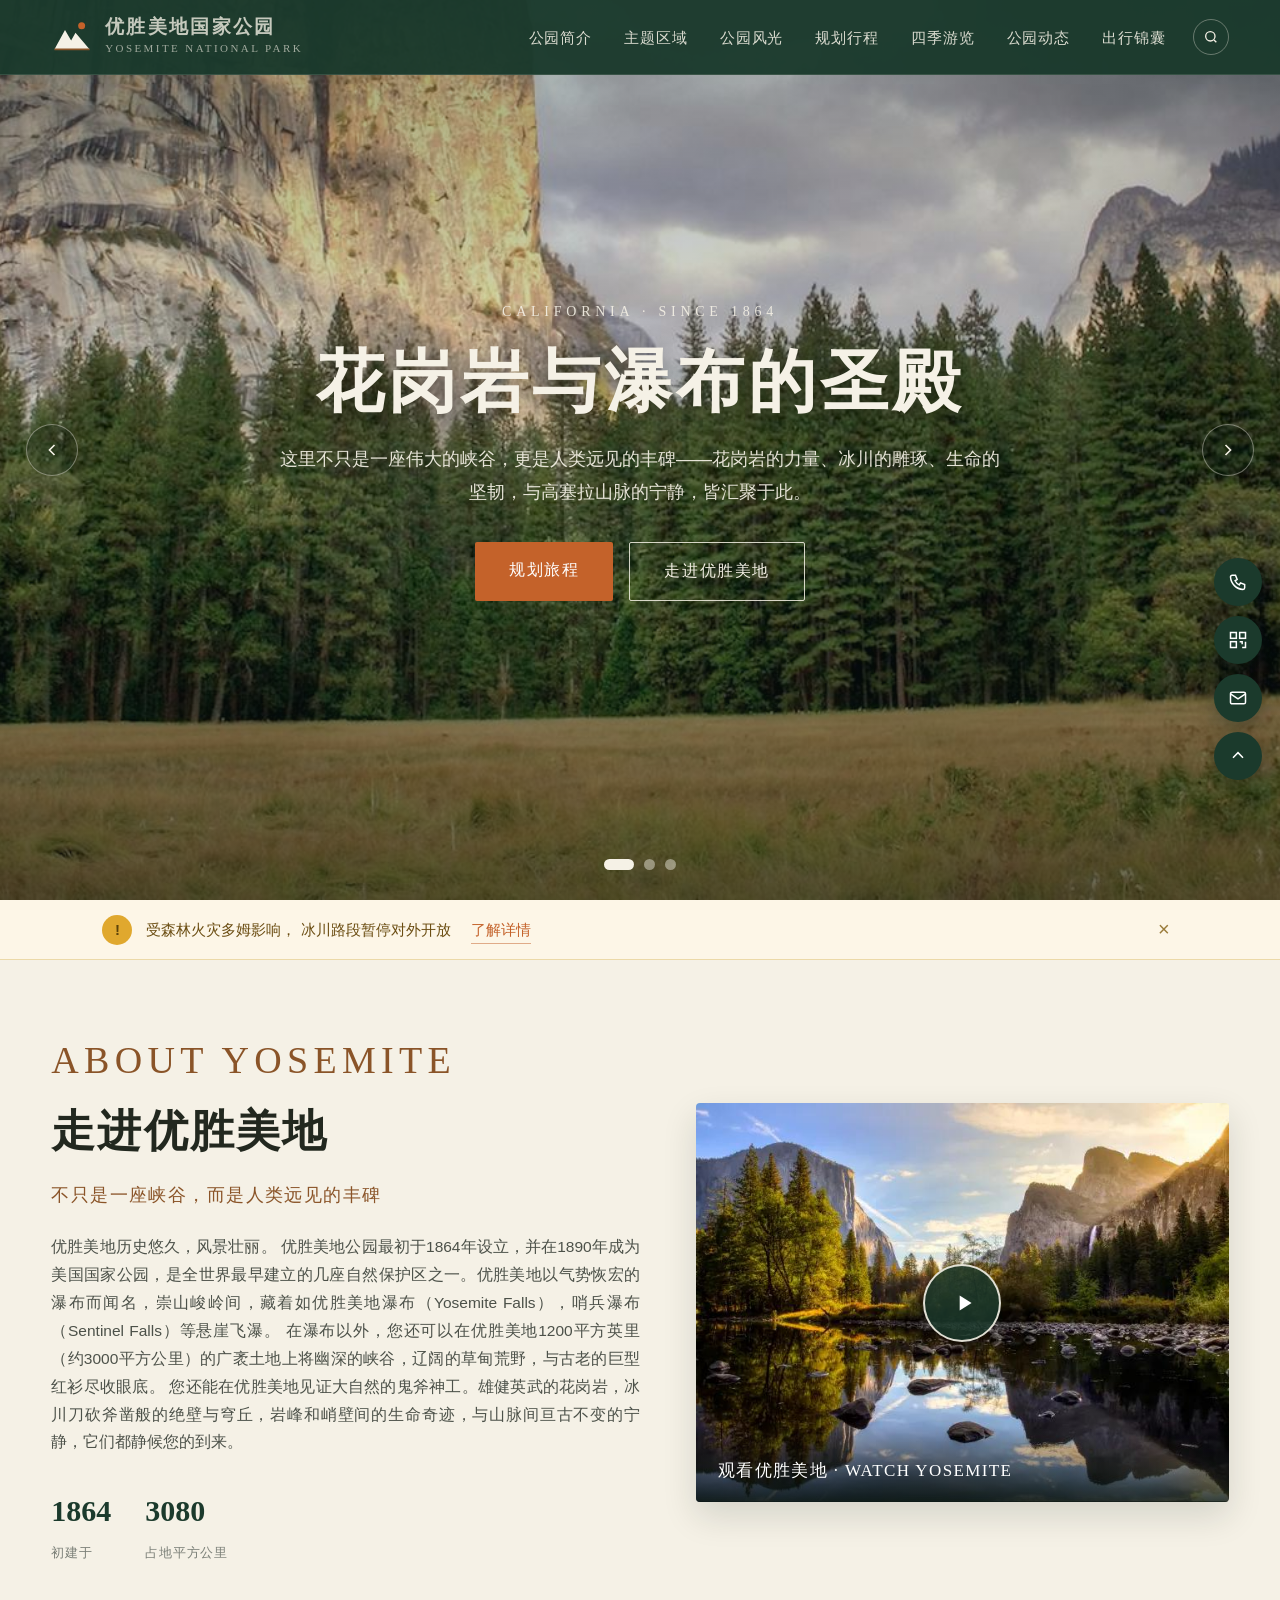
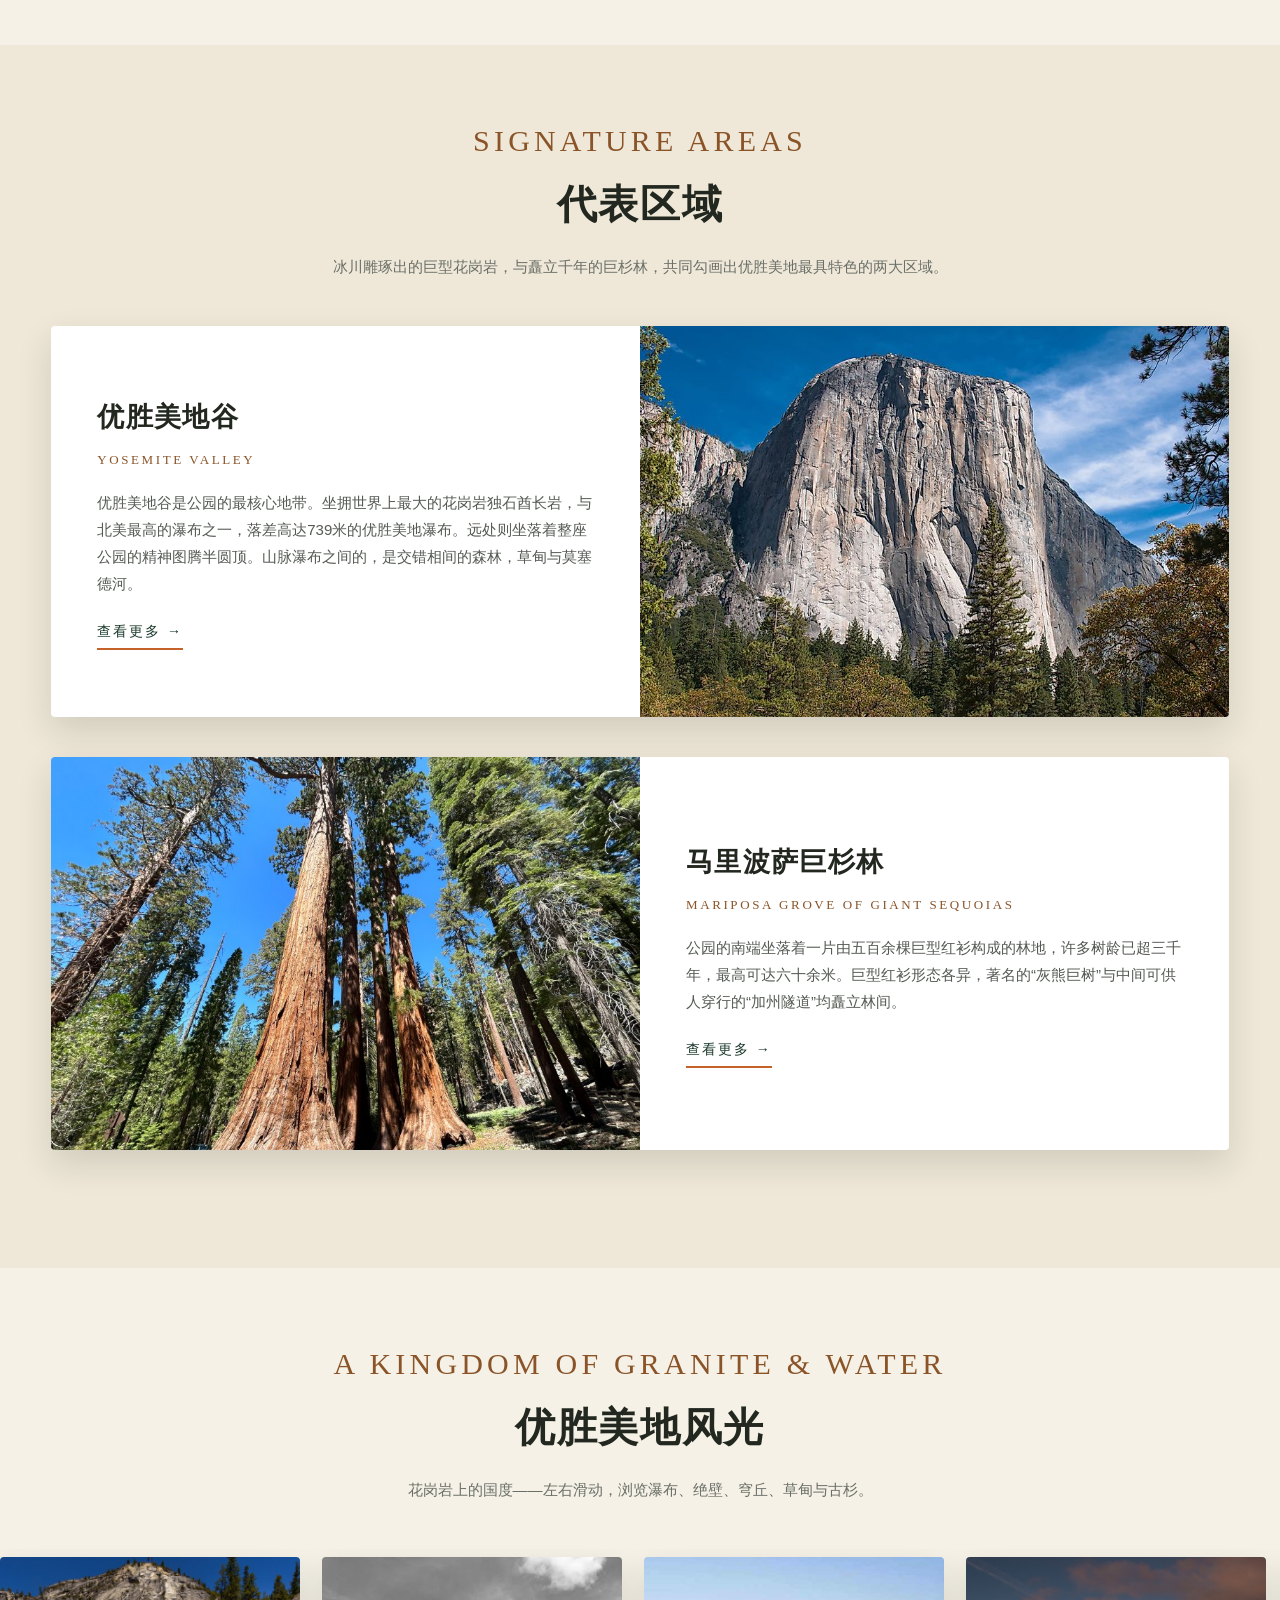
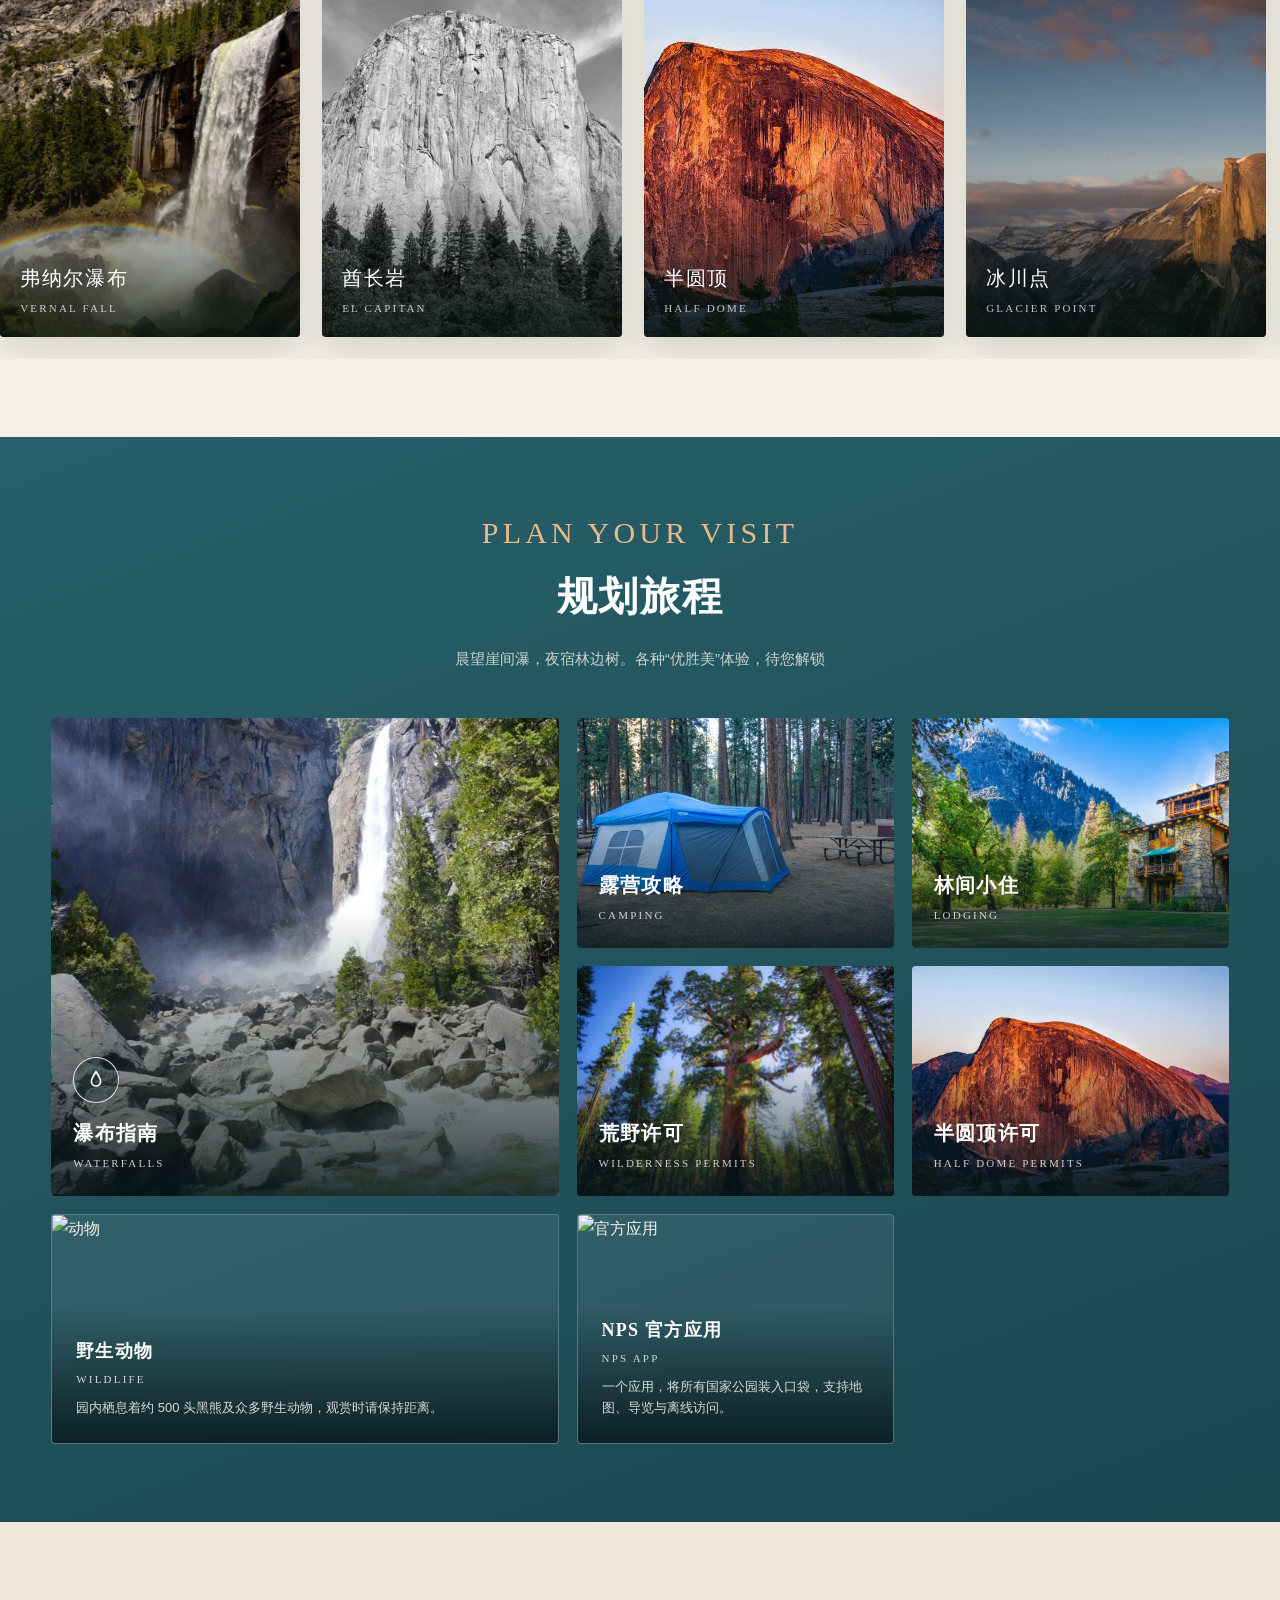
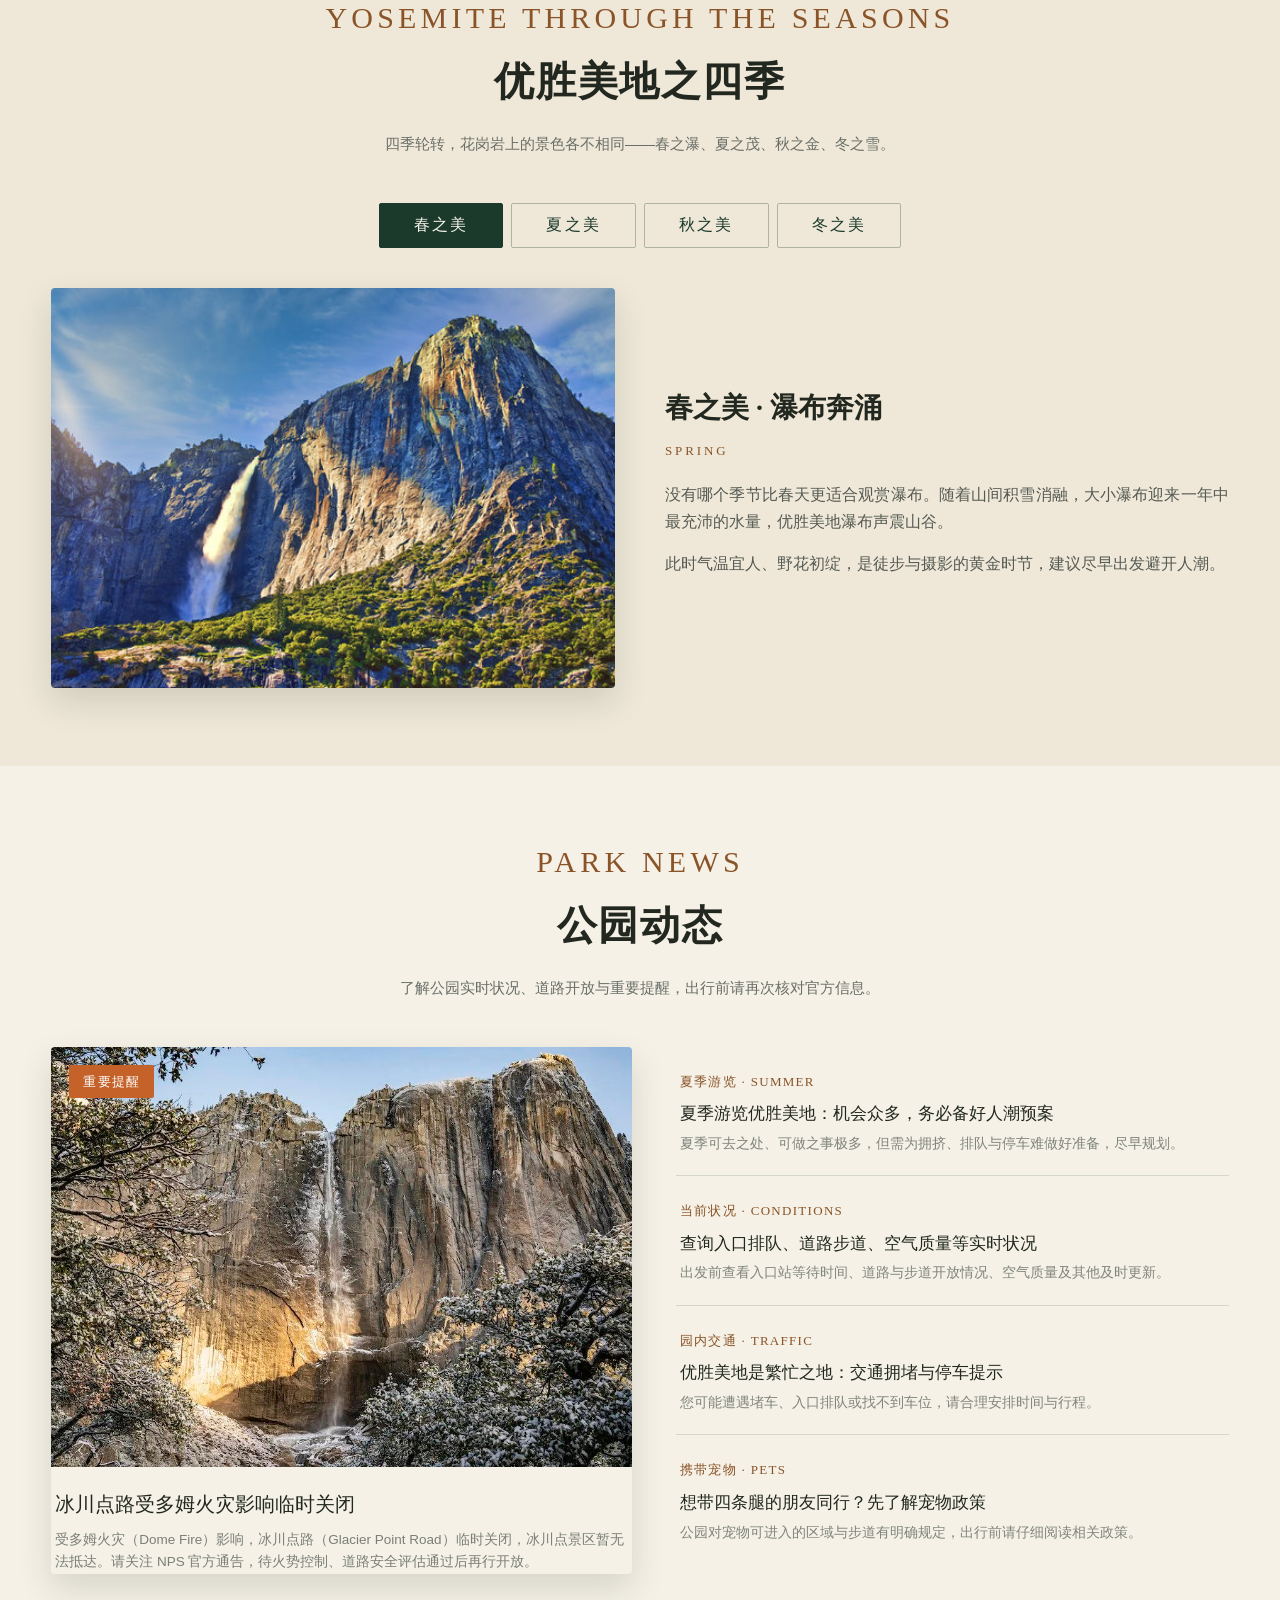
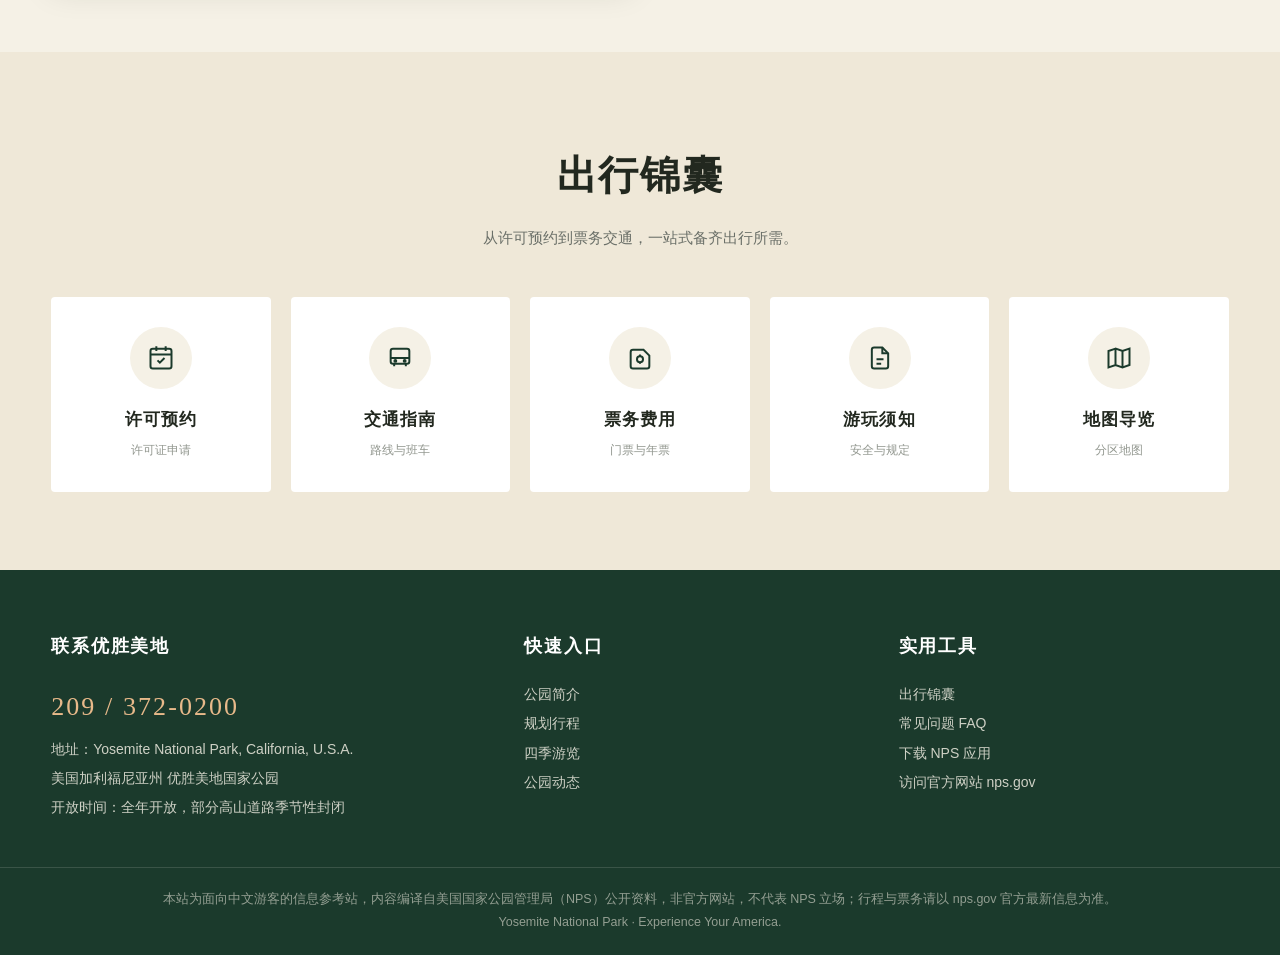
==== index.html @ 2f402f80 "Add images for wildlife and NPS app sections" ====
<!DOCTYPE html>
<html lang="zh-CN">
<head>
<meta charset="UTF-8">
<meta name="viewport" content="width=device-width, initial-scale=1.0">
<title>优胜美地国家公园 · Yosemite National Park（中文信息站）</title>
<meta name="description" content="优胜美地国家公园 Yosemite National Park 中文信息站：行程规划、景点地区、瀑布、露营、住宿、许可与公园动态。">
<link rel="icon" href="data:image/svg+xml,%3Csvg xmlns='http://www.w3.org/2000/svg' viewBox='0 0 32 32'%3E%3Crect width='32' height='32' rx='6' fill='%231B3A2C'/%3E%3Cpath d='M6 24 L13 11 L17 18 L20 13 L26 24 Z' fill='%23F5F1E6'/%3E%3Ccircle cx='23' cy='8' r='2.4' fill='%23C4622A'/%3E%3C/svg%3E">
<link rel="stylesheet" href="https://miaoda.feishu.cn/fonts/css2?family=Marcellus&family=Noto+Serif+SC:wght@500;600;700;900&family=Noto+Sans+SC:wght@300;400;500;700&display=swap">
<style>
/* ============ 设计变量 ============ */
:root{
  --pine:#1B3A2C;          /* 深松林绿：导航/页脚 */
  --pine-2:#24503C;
  --cream:#F5F1E6;         /* 米白：页面背景 */
  --cream-2:#EFE8D8;
  --sequoia:#8A5428;       /* 巨杉棕 */
  --granite:#3E423F;       /* 花岗岩深灰：正文 */
  --lake:#27606B;          /* 高山湖蓝绿：游玩主题背景 */
  --lake-deep:#1B474F;
  --ember:#C4622A;         /* 秋色强调（克制） */
  --ink:#22281F;
  --white:#FFFFFF;
  --line:rgba(27,58,44,.14);
  --shadow:0 14px 34px rgba(20,35,27,.14);
  --serif:"Noto Serif SC", "Songti SC", "STSong", serif;
  --sans:"Noto Sans SC", "PingFang SC", "Microsoft YaHei", sans-serif;
  --latin:"Marcellus", "Times New Roman", serif;
}
*{margin:0;padding:0;box-sizing:border-box}
html{scroll-behavior:smooth}
body{
  font-family:var(--sans);
  color:var(--granite);
  background:var(--cream);
  line-height:1.8;
  font-size:16px;
  -webkit-font-smoothing:antialiased;
}
img{display:block;max-width:100%}
a{color:inherit;text-decoration:none}
ul{list-style:none}
button{font-family:inherit;cursor:pointer;border:none;background:none}
.wrap{width:min(1200px,92%);margin:0 auto}

/* 英文眉题（石刻感） */
.eyebrow{
  font-family:var(--latin);
  font-size:clamp(20px,2.4vw,30px);
  letter-spacing:.14em;
  color:var(--sequoia);
  text-transform:uppercase;
  line-height:1.2;
}
.sec-head{text-align:center;margin-bottom:46px}
.sec-head h2{
  font-family:var(--serif);
  font-weight:700;
  font-size:clamp(26px,3.4vw,40px);
  color:var(--ink);
  margin:10px 0 12px;
  letter-spacing:.04em;
}
.sec-head p{color:#6a6f68;max-width:680px;margin:0 auto;font-size:15px}
section{padding:78px 0}

/* ============ 顶部导航 ============ */
.topbar{
  position:fixed;top:0;left:0;right:0;z-index:100;
  background:rgba(27,58,44,.96);
  border-bottom:1px solid rgba(245,241,230,.12);
  transition:background .3s;
}
.topbar .wrap{display:flex;align-items:center;justify-content:space-between;height:74px}
.brand{display:flex;align-items:center;gap:12px;color:var(--cream)}
.brand svg{width:42px;height:42px;flex:none}
.brand b{display:block;font-family:var(--serif);font-size:19px;font-weight:700;letter-spacing:.12em;line-height:1.25}
.brand span{display:block;font-family:var(--latin);font-size:11px;letter-spacing:.22em;opacity:.78}
.nav{display:flex;align-items:center;gap:6px}
.nav a{
  color:rgba(245,241,230,.88);
  font-size:15px;
  padding:10px 13px;
  position:relative;
  letter-spacing:.06em;
  transition:color .2s;
}
.nav a::after{
  content:"";position:absolute;left:13px;right:13px;bottom:4px;height:2px;
  background:var(--ember);transform:scaleX(0);transform-origin:left;transition:transform .25s;
}
.nav a:hover{color:#fff}
.nav a:hover::after{transform:scaleX(1)}
.nav-search{
  width:36px;height:36px;border:1px solid rgba(245,241,230,.35);border-radius:50%;
  display:grid;place-items:center;color:var(--cream);margin-left:8px;
}
.nav-search:hover{background:rgba(245,241,230,.12)}
.burger{display:none;width:44px;height:44px;flex-direction:column;justify-content:center;gap:6px;align-items:center}
.burger i{width:24px;height:2px;background:var(--cream);display:block;transition:.3s}
/* 移动端抽屉菜单 */
.drawer{
  position:fixed;inset:0;z-index:110;background:rgba(27,58,44,.985);
  display:flex;flex-direction:column;align-items:center;justify-content:center;gap:4px;
  opacity:0;visibility:hidden;pointer-events:none;transition:opacity .3s,visibility .3s;
}
.drawer.open{opacity:1;visibility:visible;pointer-events:auto}
.drawer a{color:var(--cream);font-family:var(--serif);font-size:23px;padding:11px 20px;letter-spacing:.14em}
.drawer a:hover{color:var(--ember)}
.drawer-close{position:absolute;top:20px;right:22px;color:var(--cream);font-size:34px;line-height:1;width:48px;height:48px}

/* ============ Banner 轮播 ============ */
.hero{position:relative;height:100vh;min-height:600px;overflow:hidden;background:#0d1f17}
.slides{position:absolute;inset:0}
.slide{position:absolute;inset:0;opacity:0;transition:opacity 1.1s ease}
.slide.active{opacity:1}
.slide img{width:100%;height:100%;object-fit:cover;object-position:center 35%}
.slide::after{
  content:"";position:absolute;inset:0;
  background:linear-gradient(180deg,rgba(10,25,18,.38) 0%,rgba(10,25,18,.12) 45%,rgba(10,25,18,.62) 100%);
}
.hero-inner{
  position:relative;z-index:3;height:100%;display:flex;flex-direction:column;
  align-items:center;justify-content:center;text-align:center;color:var(--cream);padding:0 20px;
}
.hero-kicker{font-family:var(--latin);letter-spacing:.34em;font-size:14px;opacity:.9;text-transform:uppercase}
.hero-inner h1{
  font-family:var(--serif);font-weight:900;
  font-size:clamp(34px,6vw,68px);line-height:1.25;margin:16px 0 18px;
  text-shadow:0 4px 26px rgba(0,0,0,.45);letter-spacing:.06em;
}
.hero-inner p{max-width:720px;font-size:clamp(15px,1.5vw,18px);font-weight:300;color:rgba(245,241,230,.92)}
.hero-btns{display:flex;gap:16px;margin-top:34px;flex-wrap:wrap;justify-content:center}
.btn{
  display:inline-block;padding:14px 34px;font-size:16px;letter-spacing:.1em;border-radius:2px;
  transition:transform .2s,background .2s,border-color .2s;
}
.btn-primary{background:var(--ember);color:#fff}
.btn-primary:hover{background:#a8501f;transform:translateY(-2px)}
.btn-ghost{border:1.5px solid rgba(245,241,230,.85);color:var(--cream)}
.btn-ghost:hover{background:rgba(245,241,230,.16);transform:translateY(-2px)}
.hero-arrow{
  position:absolute;z-index:4;top:50%;transform:translateY(-50%);
  width:52px;height:52px;border:1px solid rgba(245,241,230,.4);border-radius:50%;
  color:var(--cream);display:grid;place-items:center;background:rgba(12,28,20,.25);
}
.hero-arrow:hover{background:rgba(12,28,20,.55)}
.hero-arrow.prev{left:26px}.hero-arrow.next{right:26px}
.dots{position:absolute;z-index:4;bottom:30px;left:0;right:0;display:flex;justify-content:center;gap:10px}
.dots button{width:11px;height:11px;border-radius:50%;background:rgba(245,241,230,.45);transition:.25s}
.dots button.active{background:var(--cream);width:30px;border-radius:6px}

/* 警示条 */
.alert-bar{
  background:#FDF6E7;border-bottom:1px solid #ecd9a8;
}
.alert-bar .wrap{display:flex;align-items:center;gap:14px;padding:14px 4%;font-size:15px;color:#6b4d12}
.alert-bar .tri{flex:none;width:30px;height:30px;background:#E0A82E;color:#5c430a;border-radius:50%;display:grid;place-items:center;font-weight:700}
.alert-bar a{color:var(--ember);font-weight:500;margin-left:6px;border-bottom:1px solid rgba(196,98,42,.5)}
.alert-bar a:hover{color:#a8501f}
.alert-bar .x{margin-left:auto;color:#9a7b3a;font-size:20px;padding:4px 8px}

/* ============ 关于板块 ============ */
.about{background:var(--cream)}
.about-grid{display:grid;grid-template-columns:1.05fr .95fr;gap:56px;align-items:center}
.about-text .eyebrow{font-size:clamp(26px,3vw,38px)}
.about-text h2{
  font-family:var(--serif);font-weight:700;font-size:clamp(28px,3.6vw,44px);
  color:var(--ink);margin:8px 0 8px;letter-spacing:.05em;
}
.about-text .sub{
  font-family:var(--serif);color:var(--sequoia);font-size:18px;margin-bottom:22px;letter-spacing:.08em;
}
.about-text p{margin-bottom:16px;color:#4c5149;font-size:15.5px;text-align:justify}
.about-stats{display:flex;gap:34px;margin-top:28px;flex-wrap:wrap}
.about-stats div b{display:block;font-family:var(--latin);font-size:30px;color:var(--pine)}
.about-stats div span{font-size:13px;color:#7a7f77;letter-spacing:.06em}
.video-box{position:relative;border-radius:4px;overflow:hidden;box-shadow:var(--shadow)}
.video-box img{width:100%;aspect-ratio:4/3;object-fit:cover}
.video-play{
  position:absolute;inset:0;margin:auto;width:78px;height:78px;border-radius:50%;
  background:rgba(27,58,44,.82);display:grid;place-items:center;
  border:2px solid rgba(245,241,230,.9);transition:transform .25s,background .25s;
}
.video-box:hover .video-play{transform:scale(1.1);background:var(--ember)}
.video-play svg{margin-left:4px}
.video-cap{position:absolute;left:0;right:0;bottom:0;padding:30px 22px 16px;color:#fff;font-family:var(--serif);font-size:17px;
  background:linear-gradient(transparent,rgba(8,20,14,.82));letter-spacing:.08em}

/* ============ 主题区域 ============ */
.areas{background:var(--cream-2)}
.area-card{
  display:grid;grid-template-columns:1fr 1fr;gap:0;background:#fff;border-radius:4px;overflow:hidden;
  box-shadow:var(--shadow);margin-bottom:40px;
}
.area-card:nth-child(even) .area-img{order:2}
.area-img img{width:100%;height:100%;object-fit:cover;min-height:320px}
.area-body{padding:44px 46px;display:flex;flex-direction:column;justify-content:center}
.area-body h3{font-family:var(--serif);font-size:27px;color:var(--ink);font-weight:700;letter-spacing:.05em;margin-bottom:6px}
.area-body .en{font-family:var(--latin);font-size:13px;letter-spacing:.2em;color:var(--sequoia);margin-bottom:18px;text-transform:uppercase}
.area-body p{font-size:15px;color:#555a53;margin-bottom:22px}
.view-more{
  align-self:flex-start;color:var(--pine);font-size:14px;letter-spacing:.14em;font-weight:500;
  border-bottom:2px solid var(--ember);padding-bottom:4px;transition:color .2s;
}
.view-more:hover{color:var(--ember)}

/* ============ 风光横向滑动 ============ */
.scenery{background:var(--cream)}
.scenery-rail{
  display:flex;gap:22px;overflow-x:auto;padding:8px 4% 22px;
  scroll-snap-type:x mandatory;-webkit-overflow-scrolling:touch;
}
.scenery-rail::-webkit-scrollbar{height:6px}
.scenery-rail::-webkit-scrollbar-thumb{background:rgba(27,58,44,.25);border-radius:3px}
.scene-card{
  flex:0 0 300px;scroll-snap-align:start;position:relative;border-radius:4px;overflow:hidden;
  box-shadow:var(--shadow);
}
.scene-card img{width:300px;height:380px;object-fit:cover;transition:transform .5s}
.scene-card:hover img{transform:scale(1.07)}
.scene-card::after{content:"";position:absolute;inset:0;background:linear-gradient(transparent 55%,rgba(8,20,14,.78))}
.scene-card span{
  position:absolute;z-index:2;left:20px;right:20px;bottom:18px;color:#fff;
  font-family:var(--serif);font-size:20px;letter-spacing:.08em;
}
.scene-card span small{display:block;font-family:var(--latin);font-size:11px;letter-spacing:.2em;opacity:.75;margin-top:3px}

/* ============ 规划行程（游玩主题） ============ */
.plan{
  background:linear-gradient(160deg,var(--lake) 0%,var(--lake-deep) 100%);
  color:var(--cream);
}
.plan .sec-head h2{color:#fff}
.plan .eyebrow{color:#E8B98A}
.plan .sec-head p{color:rgba(245,241,230,.8)}
.plan-grid{display:grid;grid-template-columns:1.6fr 1fr 1fr;grid-auto-rows:230px;gap:18px}
.plan-card{
  position:relative;border-radius:4px;overflow:hidden;cursor:pointer;
  display:flex;align-items:flex-end;
}
.plan-card.big{grid-row:span 2}
.plan-card img{position:absolute;inset:0;width:100%;height:100%;object-fit:cover;transition:transform .5s}
.plan-card:hover img{transform:scale(1.06)}
.plan-card::after{content:"";position:absolute;inset:0;background:linear-gradient(transparent 40%,rgba(6,22,26,.85))}
.plan-card .pc{position:relative;z-index:2;padding:22px;color:#fff}
.plan-card .pc .ic{
  width:46px;height:46px;border:1.5px solid rgba(255,255,255,.85);border-radius:50%;
  display:grid;place-items:center;margin-bottom:12px;background:rgba(10,40,46,.35);
}
.plan-card .pc h4{font-family:var(--serif);font-size:20px;letter-spacing:.07em}
.plan-card .pc small{display:block;font-family:var(--latin);font-size:11px;letter-spacing:.2em;opacity:.78;margin-top:3px}
.plan-card.text-only{background:rgba(255,255,255,.08);border:1px solid rgba(255,255,255,.18)}
.plan-card.text-only .pc{padding:24px}
.plan-card.text-only .pc h4{font-size:18px}
.plan-card.text-only .pc p{font-size:13px;opacity:.82;margin-top:8px;line-height:1.6}

/* ============ 四季 Tab ============ */
.seasons{background:var(--cream-2)}
.season-tabs{display:flex;justify-content:center;gap:8px;margin-bottom:40px;flex-wrap:wrap}
.season-tabs button{
  padding:11px 34px;font-size:16px;letter-spacing:.14em;color:var(--pine);
  border:1.5px solid rgba(27,58,44,.3);border-radius:2px;background:transparent;transition:.25s;
}
.season-tabs button.active,.season-tabs button:hover{background:var(--pine);color:var(--cream);border-color:var(--pine)}
.season-panel{display:none;grid-template-columns:1fr 1fr;gap:50px;align-items:center}
.season-panel.active{display:grid}
.season-panel img{width:100%;height:400px;object-fit:cover;border-radius:4px;box-shadow:var(--shadow)}
.season-panel h3{font-family:var(--serif);font-size:28px;color:var(--ink);margin-bottom:6px}
.season-panel .en{font-family:var(--latin);letter-spacing:.22em;color:var(--sequoia);font-size:13px;margin-bottom:18px}
.season-panel p{color:#555a53;font-size:15.5px;margin-bottom:14px;text-align:justify}

/* ============ 公园动态 ============ */
.news{background:var(--cream)}
.news-grid{display:grid;grid-template-columns:1.05fr 1fr;gap:44px;align-items:start}
.news-feature{position:relative;border-radius:4px;overflow:hidden;box-shadow:var(--shadow)}
.news-feature img{width:100%;height:420px;object-fit:cover}
.news-feature .tag{
  position:absolute;top:18px;left:18px;background:var(--ember);color:#fff;font-size:13px;
  padding:5px 14px;letter-spacing:.1em;border-radius:2px;
}
.news-feature figcaption{padding:22px 4px 0;font-family:var(--serif);font-size:20px;color:var(--ink);line-height:1.5}
.news-feature figcaption small{display:block;font-family:var(--sans);font-size:13.5px;color:#7a7f77;margin-top:10px;font-weight:400;line-height:1.7}
.news-list li{padding:20px 4px;border-bottom:1px solid var(--line)}
.news-list li:last-child{border-bottom:none}
.news-list a{display:block}
.news-list .date{font-family:var(--latin);font-size:13px;color:var(--sequoia);letter-spacing:.1em}
.news-list h4{font-size:17px;color:var(--ink);font-weight:500;margin:6px 0 6px;transition:color .2s;line-height:1.5}
.news-list a:hover h4{color:var(--ember)}
.news-list p{font-size:13.5px;color:#80857d;line-height:1.65}

/* ============ 出行锦囊 ============ */
.tips{background:var(--cream-2)}
.tips-grid{display:grid;grid-template-columns:repeat(5,1fr);gap:20px}
.tip{
  text-align:center;padding:30px 14px;background:#fff;border-radius:4px;
  transition:transform .25s,box-shadow .25s;cursor:pointer;
}
.tip:hover{transform:translateY(-6px);box-shadow:var(--shadow)}
.tip .tic{
  width:62px;height:62px;margin:0 auto 16px;border-radius:50%;background:var(--cream);
  display:grid;place-items:center;color:var(--pine);
}
.tip h4{font-family:var(--serif);font-size:17px;color:var(--ink);letter-spacing:.06em}
.tip small{display:block;font-size:12px;color:#92978f;margin-top:4px}

/* ============ 页脚 ============ */
.footer{background:var(--pine);color:rgba(245,241,230,.82);padding:60px 0 0}
.footer-grid{display:grid;grid-template-columns:1.3fr 1fr 1fr;gap:44px;padding-bottom:44px}
.footer h5{font-family:var(--serif);color:#fff;font-size:18px;margin-bottom:18px;letter-spacing:.1em}
.footer p,.footer li{font-size:14px;line-height:2.1}
.footer a:hover{color:var(--ember)}
.footer .hotline{font-family:var(--latin);font-size:26px;color:#E8B98A;letter-spacing:.08em}
.footer-note{
  border-top:1px solid rgba(245,241,230,.14);padding:20px 4%;
  font-size:12.5px;color:rgba(245,241,230,.55);text-align:center;line-height:1.9;
}

/* ============ 悬浮工具栏 ============ */
.floatbar{position:fixed;right:18px;bottom:120px;z-index:90;display:flex;flex-direction:column;gap:10px}
.fb-btn{
  width:48px;height:48px;border-radius:50%;background:var(--pine);color:var(--cream);
  display:grid;place-items:center;position:relative;box-shadow:0 6px 16px rgba(15,30,22,.3);
  transition:background .2s;
}
.fb-btn:hover{background:var(--ember)}
.fb-btn .pop{
  position:absolute;right:58px;top:50%;transform:translateY(-50%);white-space:nowrap;
  background:#fff;color:var(--granite);font-size:13px;padding:8px 14px;border-radius:3px;
  box-shadow:var(--shadow);opacity:0;pointer-events:none;transition:opacity .2s;
}
.fb-btn:hover .pop{opacity:1}
.fb-btn .qr{
  position:absolute;right:58px;bottom:0;width:130px;height:130px;max-width:none;
  background:#fff;padding:8px;border-radius:4px;object-fit:contain;
  opacity:0;pointer-events:none;transition:opacity .2s;
}
.fb-btn:hover .qr{opacity:1}
.to-top{opacity:0;pointer-events:none;transition:opacity .3s}
.to-top.show{opacity:1;pointer-events:auto}

/* Toast */
.toast{
  position:fixed;left:50%;bottom:60px;transform:translateX(-50%) translateY(20px);
  background:var(--ink);color:#fff;padding:13px 28px;border-radius:3px;font-size:14.5px;
  z-index:200;opacity:0;pointer-events:none;transition:.3s;max-width:88%;text-align:center;
}
.toast.show{opacity:1;transform:translateX(-50%) translateY(0)}

/* ============ 响应式 ============ */
@media (max-width:960px){
  .nav{display:none}
  .burger{display:flex}
  .about-grid{grid-template-columns:1fr;gap:36px}
  .area-card{grid-template-columns:1fr}
  .area-card:nth-child(even) .area-img{order:0}
  .area-img img{min-height:240px;aspect-ratio:16/10}
  .area-body{padding:32px 26px}
  .plan-grid{grid-template-columns:1fr 1fr;grid-auto-rows:200px}
  .plan-card.big{grid-column:span 2;grid-row:span 1}
  .season-panel.active{grid-template-columns:1fr;gap:26px}
  .season-panel img{height:280px}
  .news-grid{grid-template-columns:1fr;gap:34px}
  .news-feature img{height:300px}
  .tips-grid{grid-template-columns:repeat(2,1fr)}
  .footer-grid{grid-template-columns:1fr;gap:32px}
  .hero-arrow{display:none}
  section{padding:58px 0}
}
@media (max-width:480px){
  .plan-grid{grid-template-columns:1fr}
  .plan-card.big{grid-column:span 1}
  .tips-grid{grid-template-columns:1fr 1fr}
  .scene-card{flex-basis:260px}
  .scene-card img{width:260px;height:330px}
  .floatbar{right:12px;bottom:90px}
  .fb-btn{width:42px;height:42px}
}
</style>
</head>
<body>
<!-- ============ 顶部导航 ============ -->
<header class="topbar">
  <div class="wrap">
    <a class="brand" href="#top" aria-label="优胜美地国家公园首页">
      <svg viewBox="0 0 48 48" fill="none" aria-hidden="true">
        <path d="M4 38 L16 16 L23 28 L28 19 L44 38 Z" fill="#F5F1E6"/>
        <circle cx="35" cy="11" r="4" fill="#C4622A"/>
        <path d="M4 38 H44" stroke="#8A5428" stroke-width="2"/>
      </svg>
      <span>
        <b>优胜美地国家公园</b>
        <span>YOSEMITE NATIONAL PARK</span>
      </span>
    </a>
    <nav class="nav" aria-label="主导航">
      <a href="#about">公园简介</a>
      <a href="#areas">主题区域</a>
      <a href="#scenery">公园风光</a>
      <a href="#plan">规划行程</a>
      <a href="#seasons">四季游览</a>
      <a href="#news">公园动态</a>
      <a href="#tips">出行锦囊</a>
      <button class="nav-search" aria-label="搜索" onclick="toast('搜索功能演示：请前往 nps.gov 搜索完整内容')">
        <svg width="16" height="16" viewBox="0 0 24 24" fill="none" stroke="currentColor" stroke-width="2"><circle cx="11" cy="11" r="7"/><path d="m20 20-3.5-3.5"/></svg>
      </button>
    </nav>
    <button class="burger" aria-label="打开菜单" onclick="openDrawer()">
      <i></i><i></i><i></i>
    </button>
  </div>
</header>

<!-- 移动端抽屉菜单 -->
<div class="drawer" id="drawer" aria-hidden="true">
  <button class="drawer-close" aria-label="关闭菜单" onclick="closeDrawer()">&times;</button>
  <a href="#about" onclick="closeDrawer()">公园简介</a>
  <a href="#areas" onclick="closeDrawer()">主题区域</a>
  <a href="#scenery" onclick="closeDrawer()">公园风光</a>
  <a href="#plan" onclick="closeDrawer()">规划行程</a>
  <a href="#seasons" onclick="closeDrawer()">四季游览</a>
  <a href="#news" onclick="closeDrawer()">公园动态</a>
  <a href="#tips" onclick="closeDrawer()">出行锦囊</a>
</div>

<!-- ============ Banner 轮播 ============ -->
<div class="hero" id="top">
  <div class="slides">
    <div class="slide active">
      <img src="assets/banner-valley.jpg" alt="优胜美地谷草甸与花岗岩绝壁，黑熊穿行其间">
    </div>
    <div class="slide">
      <img src="assets/banner-halfdome.jpg" alt="日落时分的半圆顶，从冰川点远眺">
    </div>
    <div class="slide">
      <img src="assets/banner-falls.jpg" alt="春季融雪滋养的弗纳尔瀑布，水雾中横跨彩虹">
    </div>
  </div>
  <button class="hero-arrow prev" aria-label="上一张" onclick="moveSlide(-1)">
    <svg width="20" height="20" viewBox="0 0 24 24" fill="none" stroke="currentColor" stroke-width="2"><path d="m15 18-6-6 6-6"/></svg>
  </button>
  <button class="hero-arrow next" aria-label="下一张" onclick="moveSlide(1)">
    <svg width="20" height="20" viewBox="0 0 24 24" fill="none" stroke="currentColor" stroke-width="2"><path d="m9 18 6-6-6-6"/></svg>
  </button>
  <div class="hero-inner">
    <div class="hero-kicker">California · Since 1864</div>
    <h1>花岗岩与瀑布的圣殿</h1>
    <p>这里不只是一座伟大的峡谷，更是人类远见的丰碑——花岗岩的力量、冰川的雕琢、生命的坚韧，与高塞拉山脉的宁静，皆汇聚于此。</p>
    <div class="hero-btns">
      <a class="btn btn-primary" href="#plan">规划旅程</a>
      <a class="btn btn-ghost" href="#about">走进优胜美地</a>
    </div>
  </div>
  <div class="dots">
    <button class="active" aria-label="第1张" onclick="goSlide(0)"></button>
    <button aria-label="第2张" onclick="goSlide(1)"></button>
    <button aria-label="第3张" onclick="goSlide(2)"></button>
  </div>
</div>

<!-- 警示条 -->
<div class="alert-bar" id="alertBar">
  <div class="wrap">
    <span class="tri">!</span>
    <span>受森林火灾多姆影响， 冰川路段暂停对外开放</span>
    <a href="#news">了解详情</a>
    <button class="x" aria-label="关闭提示" onclick="document.getElementById('alertBar').style.display='none'">&times;</button>
  </div>
</div>

<!-- ============ 关于 ============ -->
<section class="about" id="about">
  <div class="wrap about-grid">
    <div class="about-text">
      <div class="eyebrow">About Yosemite</div>
      <h2>走进优胜美地</h2>
      <div class="sub">不只是一座峡谷，而是人类远见的丰碑</div>
      <p>优胜美地历史悠久，风景壮丽。
优胜美地公园最初于1864年设立，并在1890年成为美国国家公园，是全世界最早建立的几座自然保护区之一。优胜美地以气势恢宏的瀑布而闻名，崇山峻岭间，藏着如优胜美地瀑布（Yosemite Falls），哨兵瀑布（Sentinel Falls）等悬崖飞瀑。
在瀑布以外，您还可以在优胜美地1200平方英里（约3000平方公里）的广袤土地上将幽深的峡谷，辽阔的草甸荒野，与古老的巨型红衫尽收眼底。
您还能在优胜美地见证大自然的鬼斧神工。雄健英武的花岗岩，冰川刀砍斧凿般的绝壁与穹丘，岩峰和峭壁间的生命奇迹，与山脉间亘古不变的宁静，它们都静候您的到来。
</p>
      <div class="about-stats">
        <div><b>1864</b><span>初建于</span></div>
        <div><b>3080</b><span>占地平方公里</span></div>
      </div>
    </div>
    <div class="video-box">
      <img src="assets/video-poster.jpg" alt="默塞德河倒映着酋长岩与半圆顶的清晨">
      <button class="video-play" aria-label="播放优胜美地宣传片" onclick="toast('视频演示：完整影片请访问 nps.gov/yose 观看')">
        <svg width="26" height="26" viewBox="0 0 24 24" fill="#fff"><path d="M8 5v14l11-7z"/></svg>
      </button>
      <div class="video-cap">观看优胜美地 · WATCH YOSEMITE</div>
    </div>
  </div>
</section>

<!-- ============ 主题区域 ============ -->
<section class="areas" id="areas">
  <div class="wrap">
    <div class="sec-head">
      <div class="eyebrow">Signature Areas</div>
      <h2>代表区域</h2>
      <p>冰川雕琢出的巨型花岗岩，与矗立千年的巨杉林，共同勾画出优胜美地最具特色的两大区域。</p>
    </div>
    <article class="area-card">
      <div class="area-img"><img src="assets/area-valley.jpg" alt="优胜美地谷的酋长岩花岗岩绝壁"></div>
      <div class="area-body">
        <h3>优胜美地谷</h3>
        <div class="en">Yosemite Valley</div>
        <p>优胜美地谷是公园的最核心地带。坐拥世界上最大的花岗岩独石酋长岩，与北美最高的瀑布之一，落差高达739米的优胜美地瀑布。远处则坐落着整座公园的精神图腾半圆顶。山脉瀑布之间的，是交错相间的森林，草甸与莫塞德河。</p>
        <a class="view-more" href="#scenery" onclick="event.preventDefault();toast('详情页演示：请以 nps.gov 官方介绍为准')">查看更多 →</a>
      </div>
    </article>
    <article class="area-card">
      <div class="area-img"><img src="assets/area-sequoia.jpg" alt="马里波萨巨杉林中参天的巨型红杉"></div>
      <div class="area-body">
        <h3>马里波萨巨杉林</h3>
        <div class="en">Mariposa Grove of Giant Sequoias</div>
        <p>公园的南端坐落着一片由五百余棵巨型红衫构成的林地，许多树龄已超三千年，最高可达六十余米。巨型红衫形态各异，著名的“灰熊巨树”与中间可供人穿行的“加州隧道”均矗立林间。</p>
        <a class="view-more" href="#scenery" onclick="event.preventDefault();toast('详情页演示：请以 nps.gov 官方介绍为准')">查看更多 →</a>
      </div>
    </article>
  </div>
</section>

<!-- ============ 公园风光 ============ -->
<section class="scenery" id="scenery">
  <div class="sec-head">
    <div class="eyebrow">A Kingdom of Granite &amp; Water</div>
    <h2>优胜美地风光</h2>
    <p>花岗岩上的国度——左右滑动，浏览瀑布、绝壁、穹丘、草甸与古杉。</p>
  </div>
  <div class="scenery-rail">
    <div class="scene-card"><img src="assets/banner-falls.jpg" alt="弗纳尔瀑布与彩虹"><span>弗纳尔瀑布<small>VERNAL FALL</small></span></div>
    <div class="scene-card"><img src="assets/sc-elcapitan.jpg" alt="酋长岩花岗岩独石"><span>酋长岩<small>EL CAPITAN</small></span></div>
    <div class="scene-card"><img src="assets/sc-halfdome.jpg" alt="日落金光中的半圆顶"><span>半圆顶<small>HALF DOME</small></span></div>
    <div class="scene-card"><img src="assets/banner-halfdome.jpg" alt="从冰川点远眺半圆顶与群山"><span>冰川点<small>GLACIER POINT</small></span></div>
    <div class="scene-card"><img src="assets/sc-meadow.jpg" alt="高山草甸与远处的花岗岩山峰"><span>高山草甸<small>TUOLUMNE MEADOWS</small></span></div>
    <div class="scene-card"><img src="assets/sc-sequoia.jpg" alt="巨杉林中的灰熊巨树"><span>巨杉古林<small>MARIPOSA GROVE</small></span></div>
  </div>
</section>

<!-- ============ 规划行程 ============ -->
<section class="plan" id="plan">
  <div class="wrap">
    <div class="sec-head">
      <div class="eyebrow">Plan Your Visit</div>
      <h2>规划旅程</h2>
      <p>晨望崖间瀑，夜宿林边树。各种“优胜美”体验，待您解锁</p>
    </div>
    <div class="plan-grid">
      <div class="plan-card big" onclick="toast('春季融雪时瀑布最为壮观，五月至六月为最佳观赏期')">
        <img src="assets/feat-falls.jpg" alt="优胜美地瀑布春季峰值水量">
        <div class="pc"><div class="ic"><svg width="22" height="22" viewBox="0 0 24 24" fill="none" stroke="#fff" stroke-width="1.8"><path d="M12 3c3 4.5 5 7.5 5 10.5a5 5 0 0 1-10 0C7 10.5 9 7.5 12 3z"/></svg></div>
          <h4>瀑布指南</h4><small>WATERFALLS</small></div>
      </div>
      <div class="plan-card" onclick="toast('露营极受欢迎，请提前在 Recreation.gov 预约')">
        <img src="assets/feat-camping.jpg" alt="松林中的露营帐篷">
        <div class="pc"><h4>露营攻略</h4><small>CAMPING</small></div>
      </div>
      <div class="plan-card" onclick="toast('园内住宿常年紧俏，建议尽早预订')">
        <img src="assets/feat-lodge.jpg" alt="历史悠久的阿瓦尼酒店">
        <div class="pc"><h4>林间小住</h4><small>LODGING</small></div>
      </div>
      <div class="plan-card" onclick="toast('所有过夜徒步均需申请荒野许可')">
        <img src="assets/sc-sequoia.jpg" alt="巨杉古林旁的荒野徒步区域">
        <div class="pc"><h4>荒野许可</h4><small>WILDERNESS PERMITS</small></div>
      </div>
      <div class="plan-card" onclick="toast('半圆顶钢缆开放期间，登顶许可通过抽签发放')">
        <img src="assets/sc-halfdome.jpg" alt="半圆顶日落">
        <div class="pc"><h4>半圆顶许可</h4><small>HALF DOME PERMITS</small></div>
      </div>
      <div class="plan-card text-only" onclick="toast('请妥善存放食物，与黑熊保持安全距离')">
        <img src="animal.jpg" alt="动物">
        <div class="pc"><h4>野生动物</h4><small>WILDLIFE</small><p>园内栖息着约 500 头黑熊及众多野生动物，观赏时请保持距离。</p></div>
      </div>
      <div class="plan-card text-only" onclick="toast('NPS 官方应用覆盖 400 余座国家公园，可离线使用')">
        <img src="nps.jpg" alt="官方应用">
        <div class="pc"><h4>NPS 官方应用</h4><small>NPS APP</small><p>一个应用，将所有国家公园装入口袋，支持地图、导览与离线访问。</p></div>
      </div>
    </div>
  </div>
</section>

<!-- ============ 四季游览 ============ -->
<section class="seasons" id="seasons">
  <div class="wrap">
    <div class="sec-head">
      <div class="eyebrow">Yosemite Through the Seasons</div>
      <h2>优胜美地之四季</h2>
      <p>四季轮转，花岗岩上的景色各不相同——春之瀑、夏之茂、秋之金、冬之雪。</p>
    </div>
    <div class="season-tabs">
      <button class="active" onclick="showSeason(0,this)">春之美</button>
      <button onclick="showSeason(1,this)">夏之美</button>
      <button onclick="showSeason(2,this)">秋之美</button>
      <button onclick="showSeason(3,this)">冬之美</button>
    </div>
    <div class="season-panel active">
      <img src="assets/season-spring.jpg" alt="春季夕阳下的优胜美地瀑布">
      <div><h3>春之美 · 瀑布奔涌</h3><div class="en">SPRING</div>
        <p>没有哪个季节比春天更适合观赏瀑布。随着山间积雪消融，大小瀑布迎来一年中最充沛的水量，优胜美地瀑布声震山谷。</p>
        <p>此时气温宜人、野花初绽，是徒步与摄影的黄金时节，建议尽早出发避开人潮。</p></div>
    </div>
    <div class="season-panel">
      <img src="assets/season-summer.jpg" alt="夏季营地中林立的帐篷">
      <div><h3>夏之美 · 万物繁茂</h3><div class="en">SUMMER</div>
        <p>夏季的优胜美地处处可去、事事可为，但也意味着拥挤的人潮。入口排队、交通拥堵、车位难求都可能发生，请提前规划。</p>
        <p>高海拔的图奥勒米草甸与湖泊是避暑胜地，清晨与傍晚的光线最为动人。</p></div>
    </div>
    <div class="season-panel">
      <img src="assets/season-autumn.jpg" alt="秋季金黄草甸与木栈道，远处瀑布环绕">
      <div><h3>秋之美 · 金色静谧</h3><div class="en">AUTUMN</div>
        <p>夏日人潮散去，气温转凉，林间与草甸染上层层金色。纪念碑般的山水仿佛重归宁静，常常可以独享。</p>
        <p>季初仍可经由蒂奥加山口进入高地；需注意谷中部分瀑布逐渐进入枯水期。</p></div>
    </div>
    <div class="season-panel">
      <img src="assets/season-winter.jpg" alt="冬季冰雪覆盖的弗纳尔瀑布与步道">
      <div><h3>冬之美 · 雪落山谷</h3><div class="en">WINTER</div>
        <p>当白雪覆盖山谷，冰封的瀑布与雾凇林构成静谧的童话世界，是淡季造访的绝佳理由。</p>
        <p>优胜美地谷冬季仍可抵达，但冰川点路、蒂奥加路等高山道路常因积雪封闭，出行前请查询路况。</p></div>
    </div>
  </div>
</section>

<!-- ============ 公园动态 ============ -->
<section class="news" id="news">
  <div class="wrap">
    <div class="sec-head">
      <div class="eyebrow">Park News</div>
      <h2>公园动态</h2>
      <p>了解公园实时状况、道路开放与重要提醒，出行前请再次核对官方信息。</p>
    </div>
    <div class="news-grid">
      <figure class="news-feature">
        <img src="assets/news-main.jpg" alt="冬季高山绝壁，冰川点方向">
        <span class="tag">重要提醒</span>
        <figcaption>冰川点路受多姆火灾影响临时关闭
          <small>受多姆火灾（Dome Fire）影响，冰川点路（Glacier Point Road）临时关闭，冰川点景区暂无法抵达。请关注 NPS 官方通告，待火势控制、道路安全评估通过后再行开放。</small>
        </figcaption>
      </figure>
      <ul class="news-list">
        <li><a href="#" onclick="event.preventDefault();toast('详情请见 nps.gov 官方页面')">
          <span class="date">夏季游览 · SUMMER</span>
          <h4>夏季游览优胜美地：机会众多，务必备好人潮预案</h4>
          <p>夏季可去之处、可做之事极多，但需为拥挤、排队与停车难做好准备，尽早规划。</p></a></li>
        <li><a href="#" onclick="event.preventDefault();toast('详情请见 nps.gov 官方页面')">
          <span class="date">当前状况 · CONDITIONS</span>
          <h4>查询入口排队、道路步道、空气质量等实时状况</h4>
          <p>出发前查看入口站等待时间、道路与步道开放情况、空气质量及其他及时更新。</p></a></li>
        <li><a href="#" onclick="event.preventDefault();toast('详情请见 nps.gov 官方页面')">
          <span class="date">园内交通 · TRAFFIC</span>
          <h4>优胜美地是繁忙之地：交通拥堵与停车提示</h4>
          <p>您可能遭遇堵车、入口排队或找不到车位，请合理安排时间与行程。</p></a></li>
        <li><a href="#" onclick="event.preventDefault();toast('详情请见 nps.gov 官方页面')">
          <span class="date">携带宠物 · PETS</span>
          <h4>想带四条腿的朋友同行？先了解宠物政策</h4>
          <p>公园对宠物可进入的区域与步道有明确规定，出行前请仔细阅读相关政策。</p></a></li>
      </ul>
    </div>
  </div>
</section>

<!-- ============ 出行锦囊 ============ -->
<section class="tips" id="tips">
  <div class="wrap">
    <div class="sec-head">
      <h2>出行锦囊</h2>
      <p>从许可预约到票务交通，一站式备齐出行所需。</p>
    </div>
    <div class="tips-grid">
      <div class="tip" onclick="toast('荒野与半圆顶许可需提前申请，部分通过抽签发放')">
        <div class="tic"><svg width="28" height="28" viewBox="0 0 24 24" fill="none" stroke="currentColor" stroke-width="1.7"><rect x="3" y="4" width="18" height="17" rx="2"/><path d="M3 9h18M8 2v4M16 2v4"/><path d="M9 14l2 2 4-4"/></svg></div>
        <h4>许可预约</h4><small>许可证申请</small></div>
      <div class="tip" onclick="toast('可查询自驾路线、班车与道路开放状态')">
        <div class="tic"><svg width="28" height="28" viewBox="0 0 24 24" fill="none" stroke="currentColor" stroke-width="1.7"><rect x="4" y="4" width="16" height="13" rx="2"/><path d="M4 12h16M7 17v2M17 17v2"/><circle cx="8" cy="14.5" r=".8" fill="currentColor"/><circle cx="16" cy="14.5" r=".8" fill="currentColor"/></svg></div>
        <h4>交通指南</h4><small>路线与班车</small></div>
      <div class="tip" onclick="toast('公园按车辆或个人收取门票，年票全年通用')">
        <div class="tic"><svg width="28" height="28" viewBox="0 0 24 24" fill="none" stroke="currentColor" stroke-width="1.7"><path d="M4 7a2 2 0 0 1 2-2h9l5 5v9a2 2 0 0 1-2 2H6a2 2 0 0 1-2-2z"/><circle cx="12" cy="13" r="2.6"/><path d="M12 10.4V9m0 8v-1.4"/></svg></div>
        <h4>票务费用</h4><small>门票与年票</small></div>
      <div class="tip" onclick="toast('请遵守步道规定、安全存放食物、与野生动物保持距离')">
        <div class="tic"><svg width="28" height="28" viewBox="0 0 24 24" fill="none" stroke="currentColor" stroke-width="1.7"><path d="M14 3H7a2 2 0 0 0-2 2v14a2 2 0 0 0 2 2h10a2 2 0 0 0 2-2V8z"/><path d="M14 3v5h5M9 13h6M9 17h4"/></svg></div>
        <h4>游玩须知</h4><small>安全与规定</small></div>
      <div class="tip" onclick="toast('可在 nps.gov 下载公园地图，或使用 NPS 应用离线导航')">
        <div class="tic"><svg width="28" height="28" viewBox="0 0 24 24" fill="none" stroke="currentColor" stroke-width="1.7"><path d="M9 4 3 6v14l6-2 6 2 6-2V4l-6 2zM9 4v14M15 6v14"/></svg></div>
        <h4>地图导览</h4><small>分区地图</small></div>
    </div>
  </div>
</section>

<!-- ============ 页脚 ============ -->
<footer class="footer">
  <div class="wrap footer-grid">
    <div>
      <h5>联系优胜美地</h5>
      <p class="hotline">209 / 372-0200</p>
      <p>地址：Yosemite National Park, California, U.S.A.<br>美国加利福尼亚州 优胜美地国家公园</p>
      <p>开放时间：全年开放，部分高山道路季节性封闭</p>
    </div>
    <div>
      <h5>快速入口</h5>
      <ul>
        <li><a href="#about">公园简介</a></li>
        <li><a href="#plan">规划行程</a></li>
        <li><a href="#seasons">四季游览</a></li>
        <li><a href="#news">公园动态</a></li>
      </ul>
    </div>
    <div>
      <h5>实用工具</h5>
      <ul>
        <li><a href="#tips">出行锦囊</a></li>
        <li><a href="#" onclick="event.preventDefault();toast('常见问题请访问 nps.gov')">常见问题 FAQ</a></li>
        <li><a href="#" onclick="event.preventDefault();toast('NPS 应用可在应用商店下载')">下载 NPS 应用</a></li>
        <li><a href="https://www.nps.gov/yose/index.htm" target="_blank" rel="noopener">访问官方网站 nps.gov</a></li>
      </ul>
    </div>
  </div>
  <div class="footer-note">
    本站为面向中文游客的信息参考站，内容编译自美国国家公园管理局（NPS）公开资料，非官方网站，不代表 NPS 立场；行程与票务请以 nps.gov 官方最新信息为准。<br>
    Yosemite National Park · Experience Your America.
  </div>
</footer>

<!-- 悬浮工具栏 -->
<div class="floatbar">
  <a class="fb-btn" href="tel:2093720200" aria-label="电话咨询">
    <svg width="20" height="20" viewBox="0 0 24 24" fill="none" stroke="#fff" stroke-width="1.8"><path d="M5 4h4l2 5-2.5 1.5a11 11 0 0 0 5 5L15 13l5 2v4a2 2 0 0 1-2 2A16 16 0 0 1 3 6a2 2 0 0 1 2-2z"/></svg>
    <span class="pop">209 / 372-0200</span></a>
  <div class="fb-btn" aria-label="官方二维码">
    <svg width="20" height="20" viewBox="0 0 24 24" fill="none" stroke="#fff" stroke-width="1.8"><rect x="3" y="3" width="7" height="7"/><rect x="14" y="3" width="7" height="7"/><rect x="3" y="14" width="7" height="7"/><path d="M14 14h3v3M21 14v7h-4"/></svg>
    <img class="qr" src="data:image/svg+xml,%3Csvg xmlns='http://www.w3.org/2000/svg' viewBox='0 0 100 100'%3E%3Crect width='100' height='100' fill='white'/%3E%3Cg fill='%231B3A2C'%3E%3Crect x='8' y='8' width='24' height='24'/%3E%3Crect x='68' y='8' width='24' height='24'/%3E%3Crect x='8' y='68' width='24' height='24'/%3E%3Crect x='40' y='8' width='8' height='8'/%3E%3Crect x='8' y='40' width='8' height='8'/%3E%3Crect x='40' y='40' width='20' height='8'/%3E%3Crect x='40' y='52' width='8' height='20'/%3E%3Crect x='52' y='52' width='20' height='8'/%3E%3Crect x='60' y='64' width='8' height='8'/%3E%3Crect x='76' y='44' width='16' height='8'/%3E%3Crect x='60' y='80' width='16' height='12'/%3E%3Crect x='80' y='76' width='12' height='16'/%3E%3C/g%3E%3Cg fill='white'%3E%3Crect x='14' y='14' width='12' height='12'/%3E%3Crect x='74' y='14' width='12' height='12'/%3E%3Crect x='14' y='74' width='12' height='12'/%3E%3C/g%3E%3C/svg%3E" alt="二维码占位">
  </div>
  <a class="fb-btn" href="mailto:via nps contact form" aria-label="邮件联系">
    <svg width="20" height="20" viewBox="0 0 24 24" fill="none" stroke="#fff" stroke-width="1.8"><rect x="3" y="5" width="18" height="14" rx="2"/><path d="m3 7 9 6 9-6"/></svg>
    <span class="pop">通过 nps.gov 联系表单</span></a>
  <button class="fb-btn to-top" id="toTop" aria-label="返回顶部" onclick="scrollTo({top:0,behavior:'smooth'})">
    <svg width="20" height="20" viewBox="0 0 24 24" fill="none" stroke="#fff" stroke-width="1.8"><path d="m6 14 6-6 6 6"/></svg></button>
</div>

<div class="toast" id="toast"></div>

<script>
/* ============ Banner 轮播 ============ */
let cur = 0;
const slides = document.querySelectorAll('.slide');
const dots = document.querySelectorAll('.dots button');
let timer = setInterval(() => moveSlide(1), 5500);

function renderSlide(){
  slides.forEach((s,i) => s.classList.toggle('active', i === cur));
  dots.forEach((d,i) => d.classList.toggle('active', i === cur));
}
function moveSlide(n){
  cur = (cur + n + slides.length) % slides.length;
  renderSlide();
  clearInterval(timer);
  timer = setInterval(() => moveSlide(1), 5500);
}
function goSlide(i){
  cur = i; renderSlide();
  clearInterval(timer);
  timer = setInterval(() => moveSlide(1), 5500);
}

/* ============ 移动端抽屉 ============ */
function openDrawer(){
  document.getElementById('drawer').classList.add('open');
  document.getElementById('drawer').setAttribute('aria-hidden','false');
  document.body.style.overflow = 'hidden';
}
function closeDrawer(){
  document.getElementById('drawer').classList.remove('open');
  document.getElementById('drawer').setAttribute('aria-hidden','true');
  document.body.style.overflow = '';
}

/* ============ 四季 Tab ============ */
const panels = document.querySelectorAll('.season-panel');
function showSeason(i, btn){
  panels.forEach((p,k) => p.classList.toggle('active', k === i));
  btn.parentElement.querySelectorAll('button').forEach(b => b.classList.remove('active'));
  btn.classList.add('active');
}

/* ============ Toast ============ */
let toastTimer;
function toast(msg){
  const t = document.getElementById('toast');
  t.textContent = msg;
  t.classList.add('show');
  clearTimeout(toastTimer);
  toastTimer = setTimeout(() => t.classList.remove('show'), 2600);
}

/* ============ 返回顶部按钮显隐 ============ */
window.addEventListener('scroll', () => {
  document.getElementById('toTop').classList.toggle('show', window.scrollY > 600);
}, {passive:true});
</script>
</body>
</html>
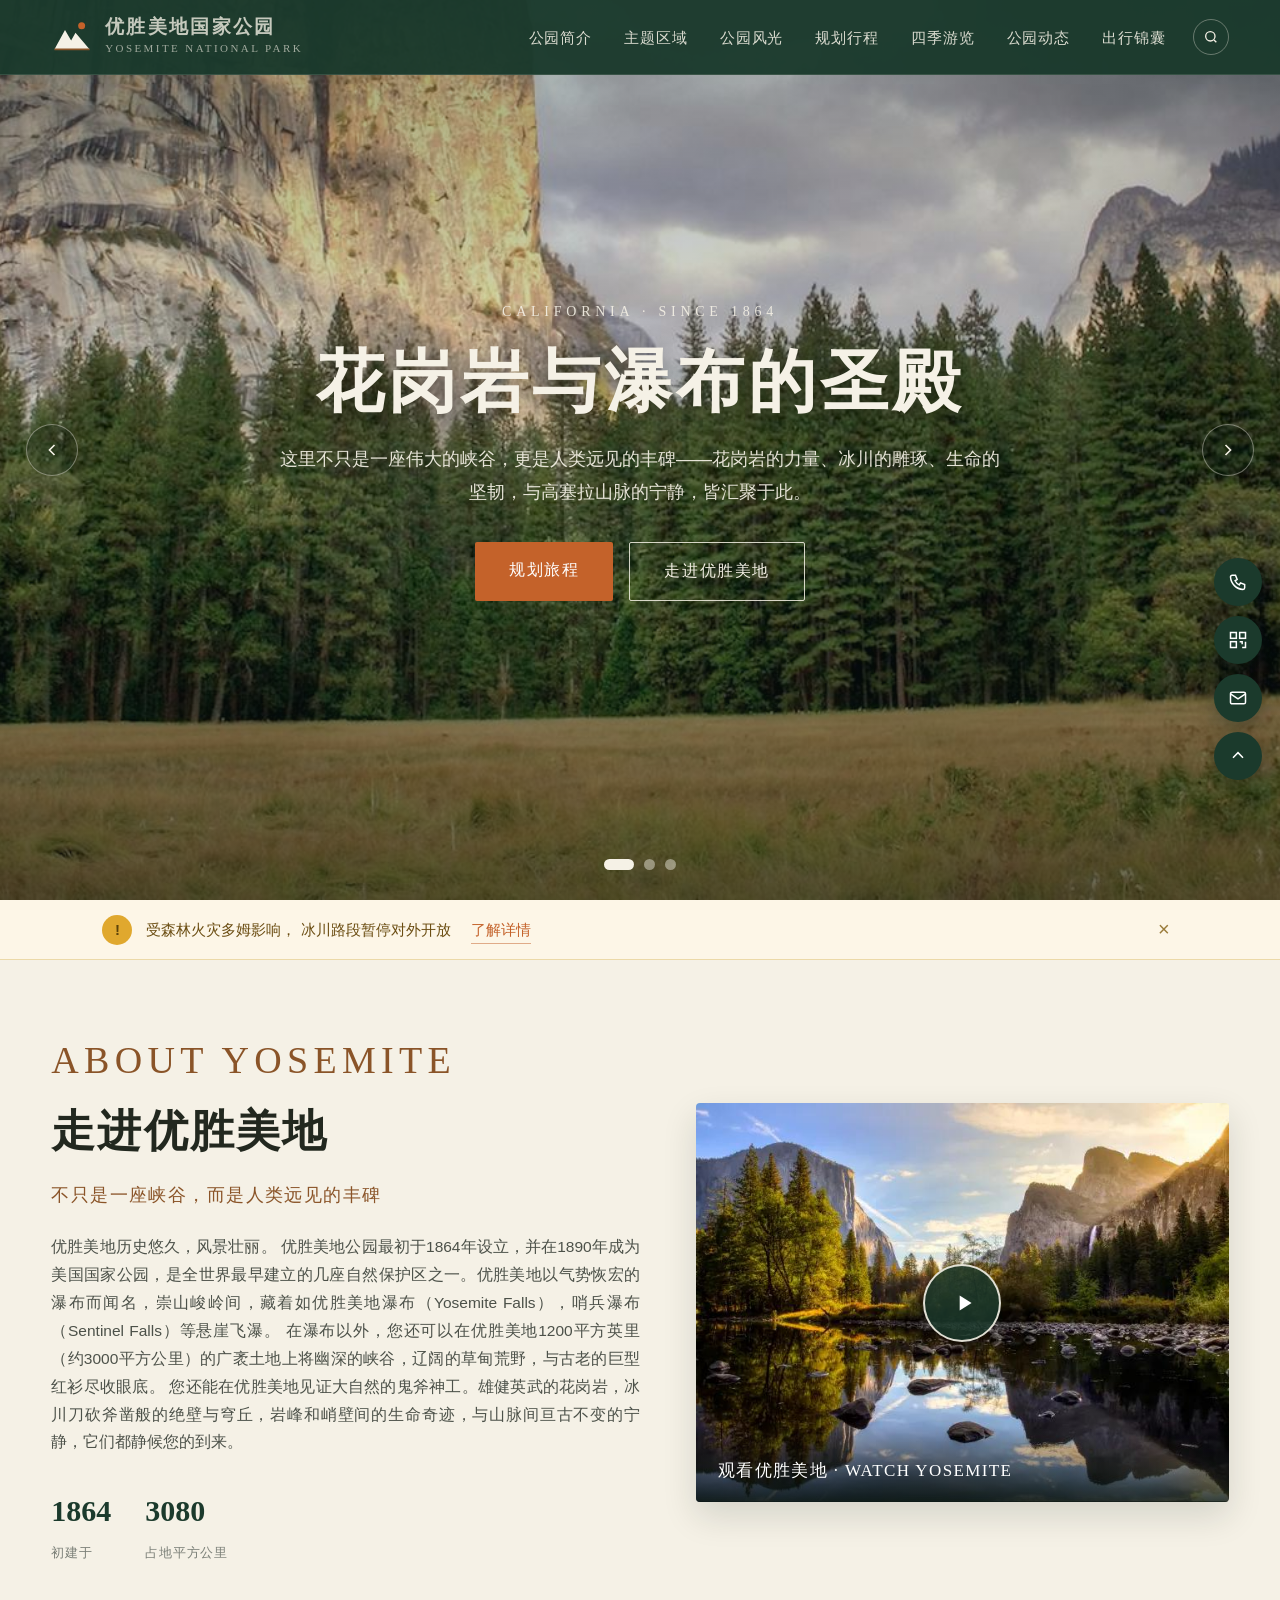
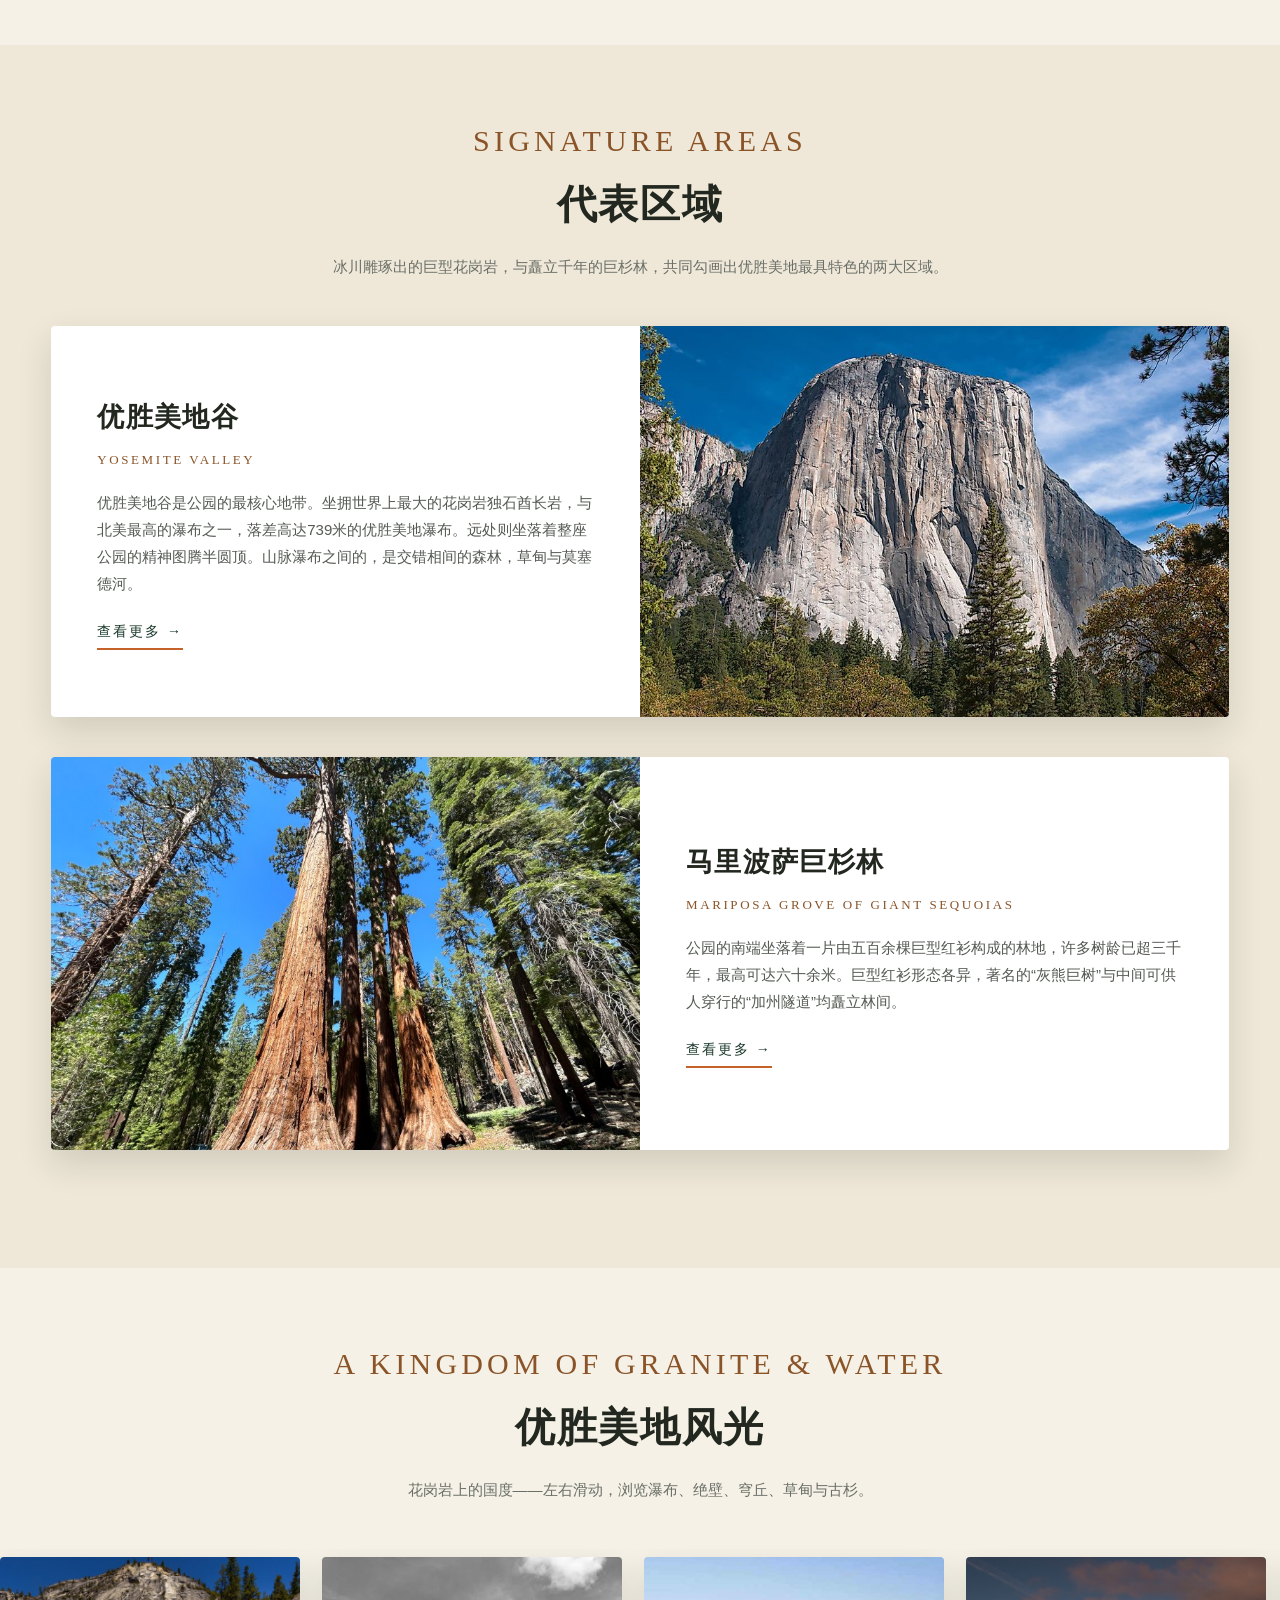
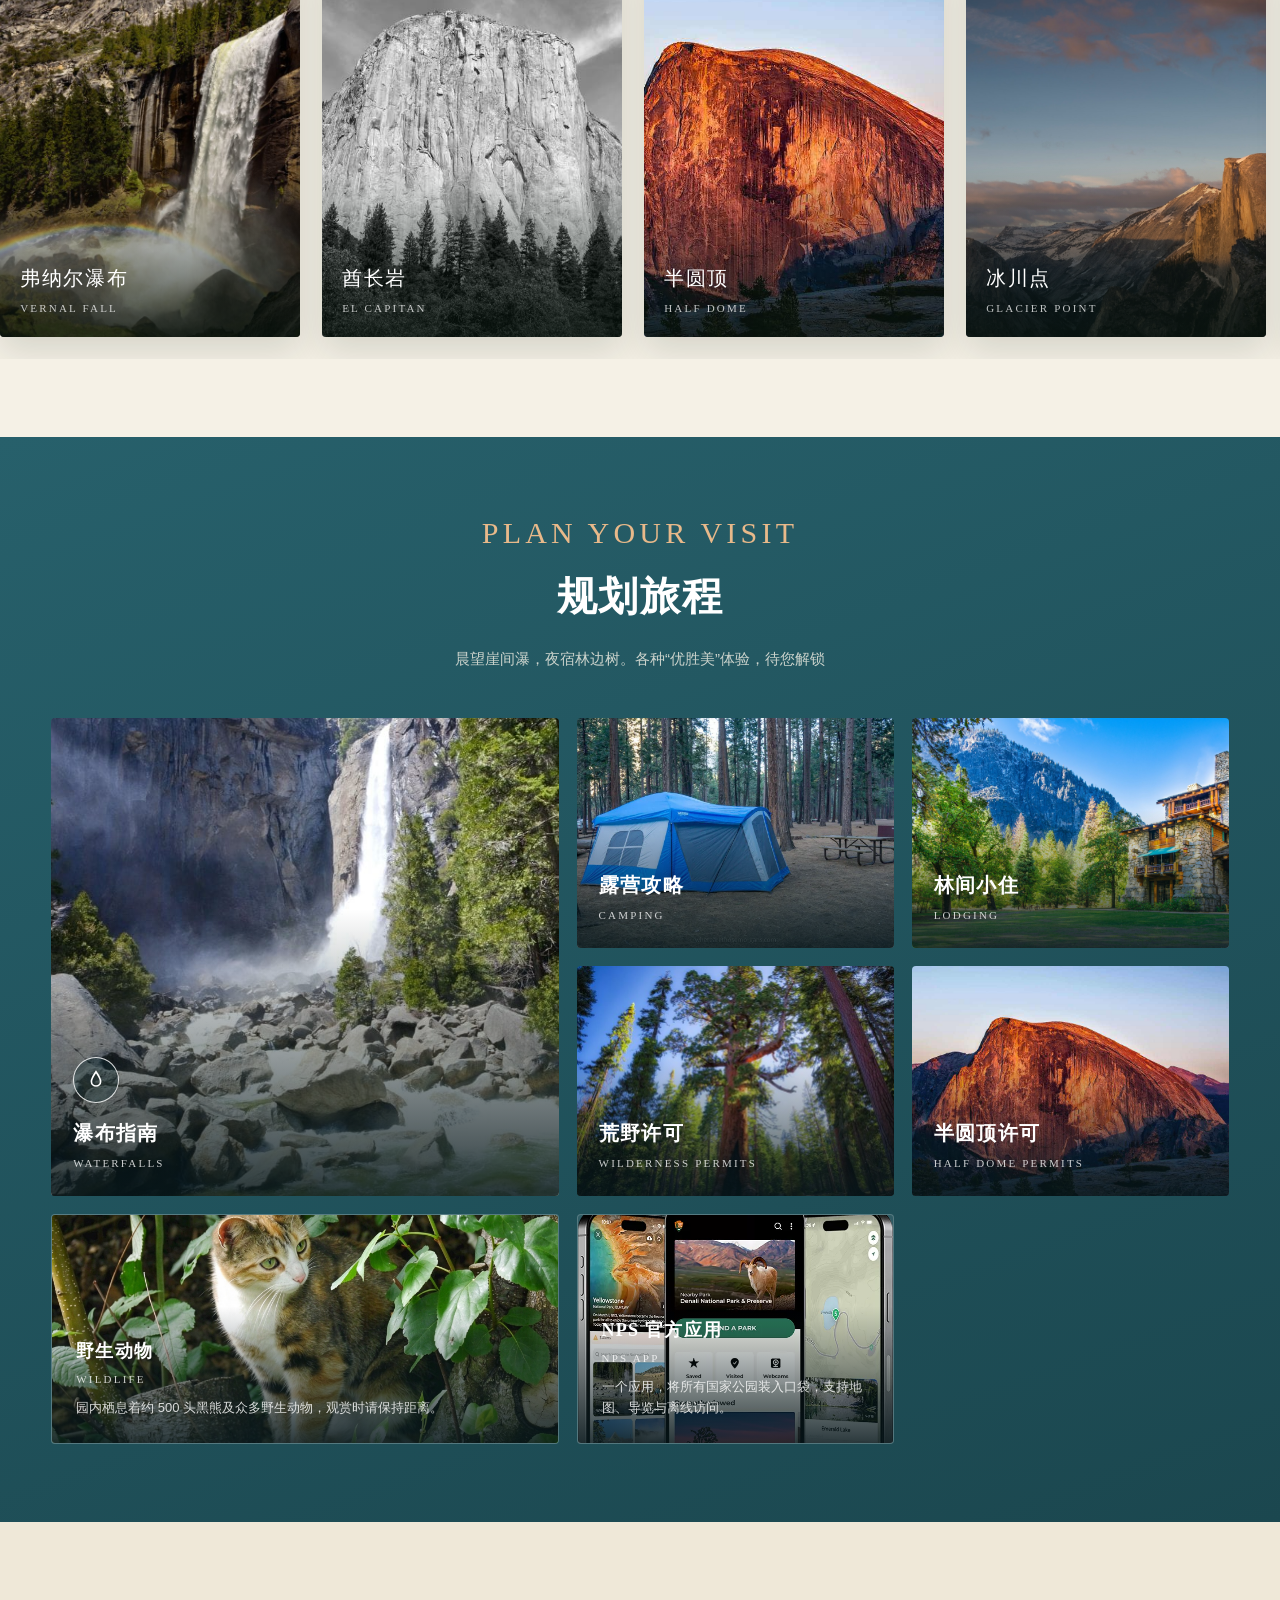
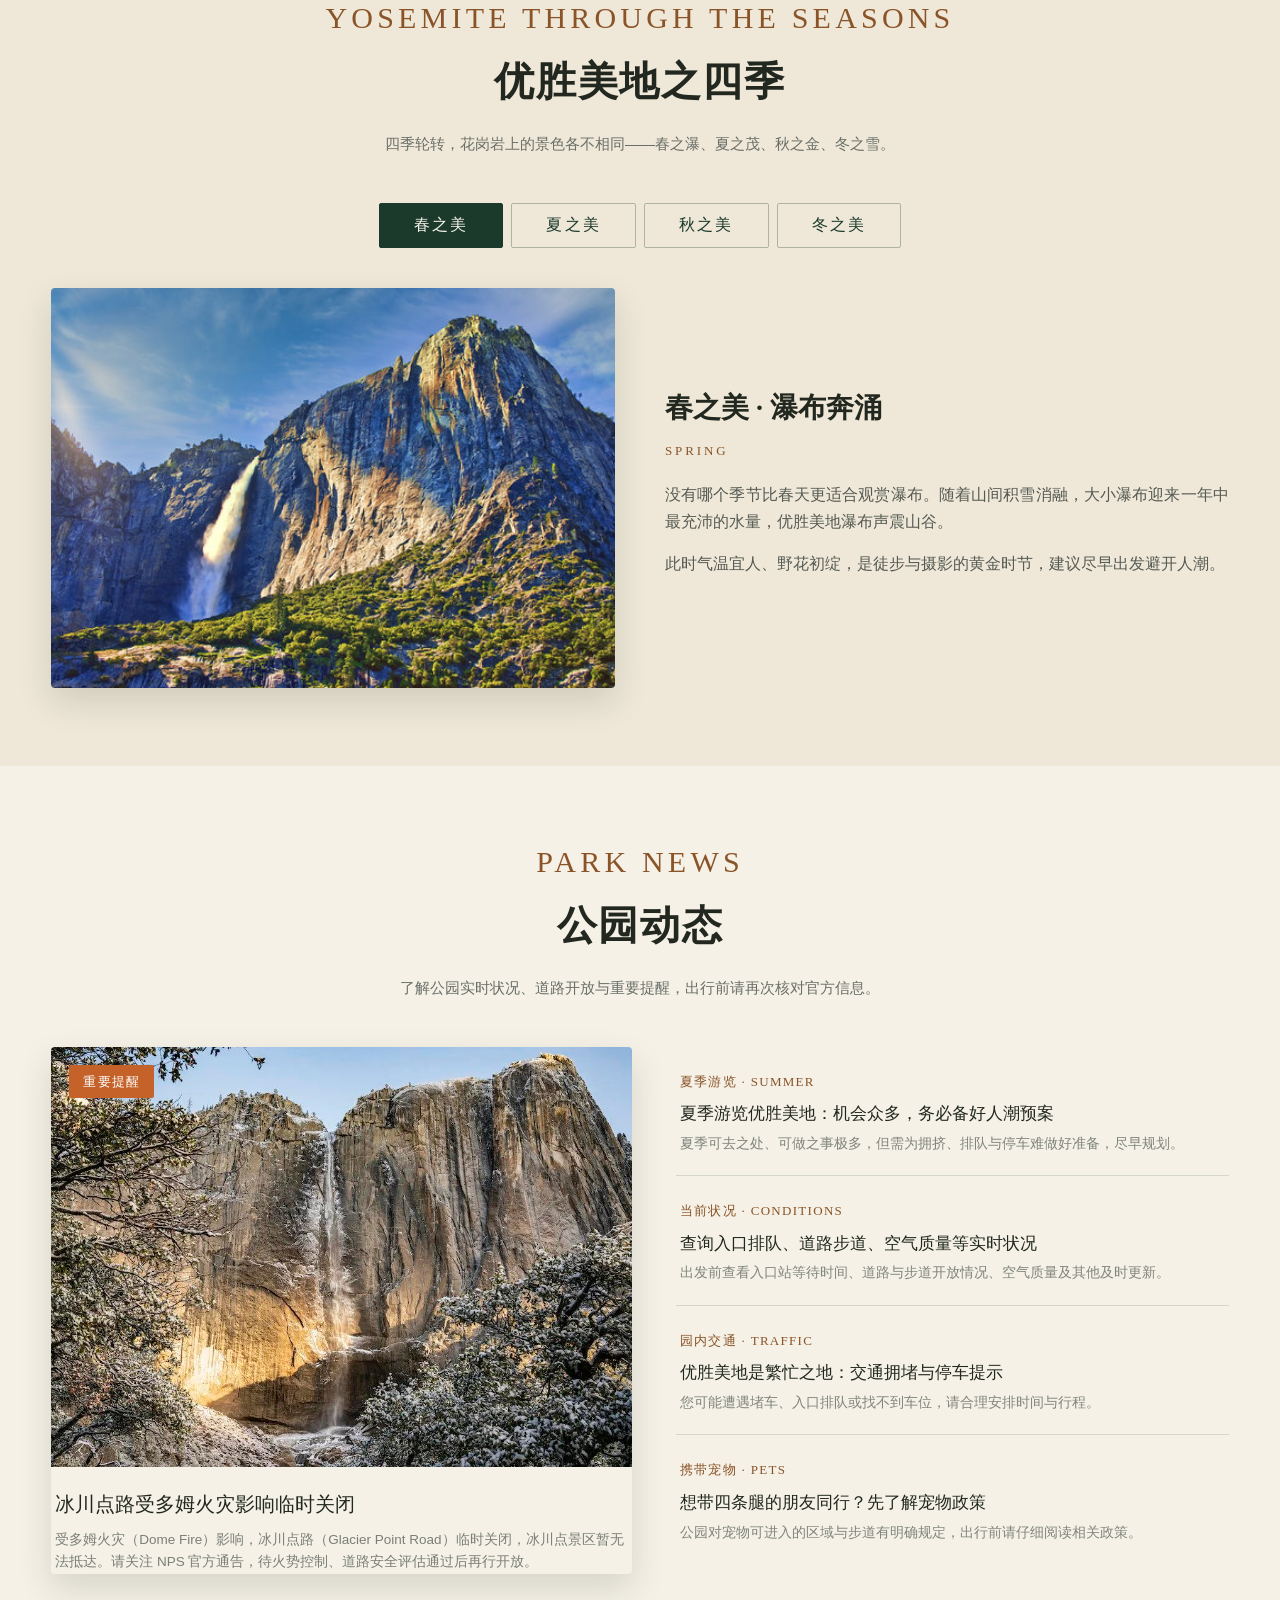
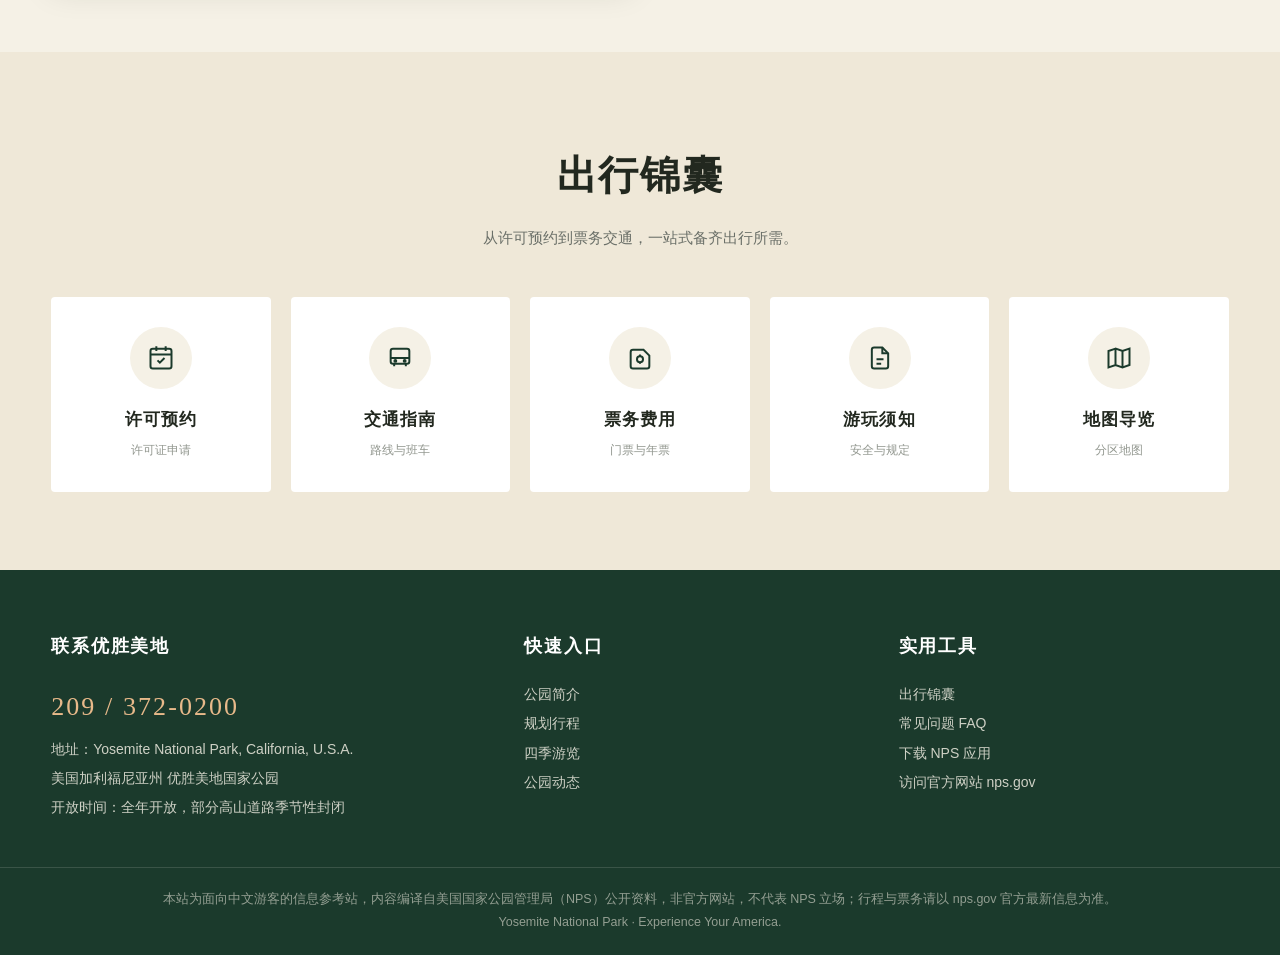
==== commit cf5188f0: "Fix image paths in index.html Updated image source paths for wildlife and NPS app sections." ====
--- a/index.html
+++ b/index.html
@@ -572,11 +572,11 @@
         <div class="pc"><h4>半圆顶许可</h4><small>HALF DOME PERMITS</small></div>
       </div>
       <div class="plan-card text-only" onclick="toast('请妥善存放食物，与黑熊保持安全距离')">
-        <img src="animal.jpg" alt="动物">
+        <img src="assets/animal.png" alt="动物">
         <div class="pc"><h4>野生动物</h4><small>WILDLIFE</small><p>园内栖息着约 500 头黑熊及众多野生动物，观赏时请保持距离。</p></div>
       </div>
       <div class="plan-card text-only" onclick="toast('NPS 官方应用覆盖 400 余座国家公园，可离线使用')">
-        <img src="nps.jpg" alt="官方应用">
+        <img src="assets/nps.png" alt="官方应用">
         <div class="pc"><h4>NPS 官方应用</h4><small>NPS APP</small><p>一个应用，将所有国家公园装入口袋，支持地图、导览与离线访问。</p></div>
       </div>
     </div>
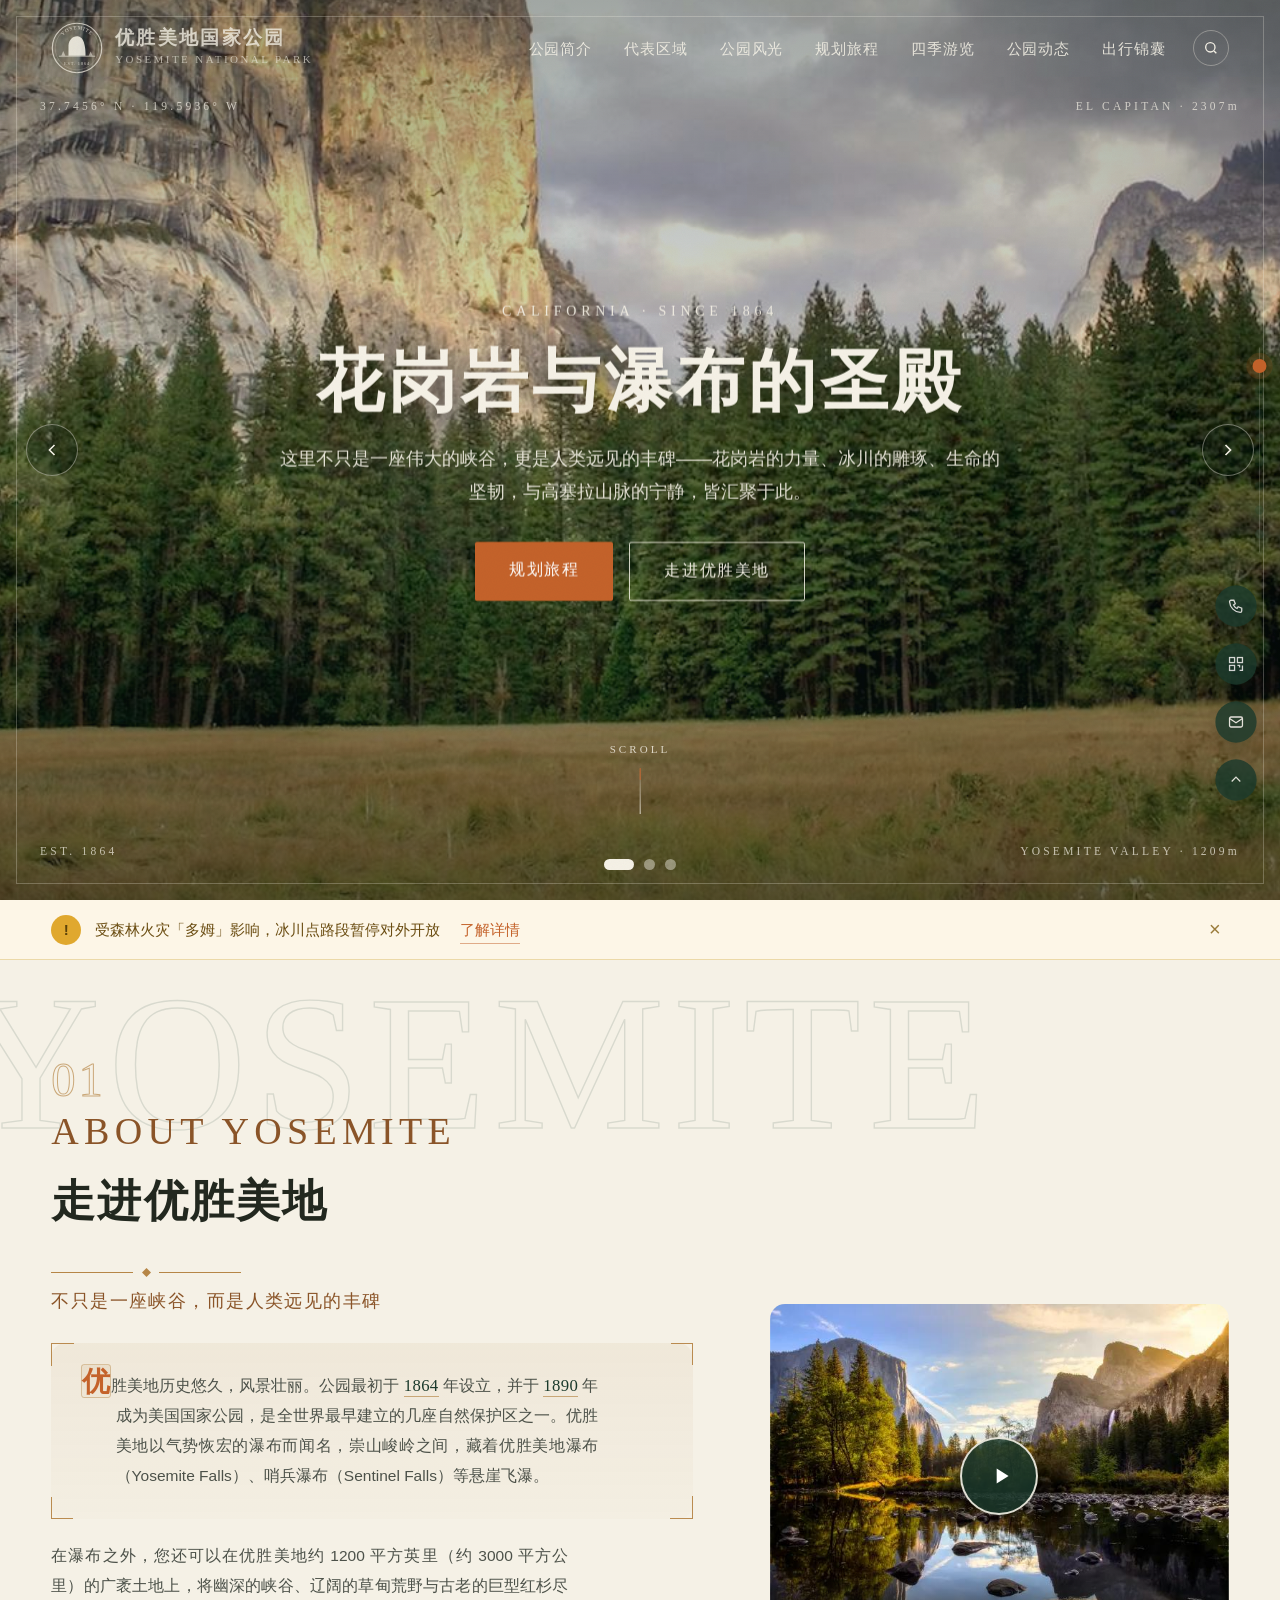
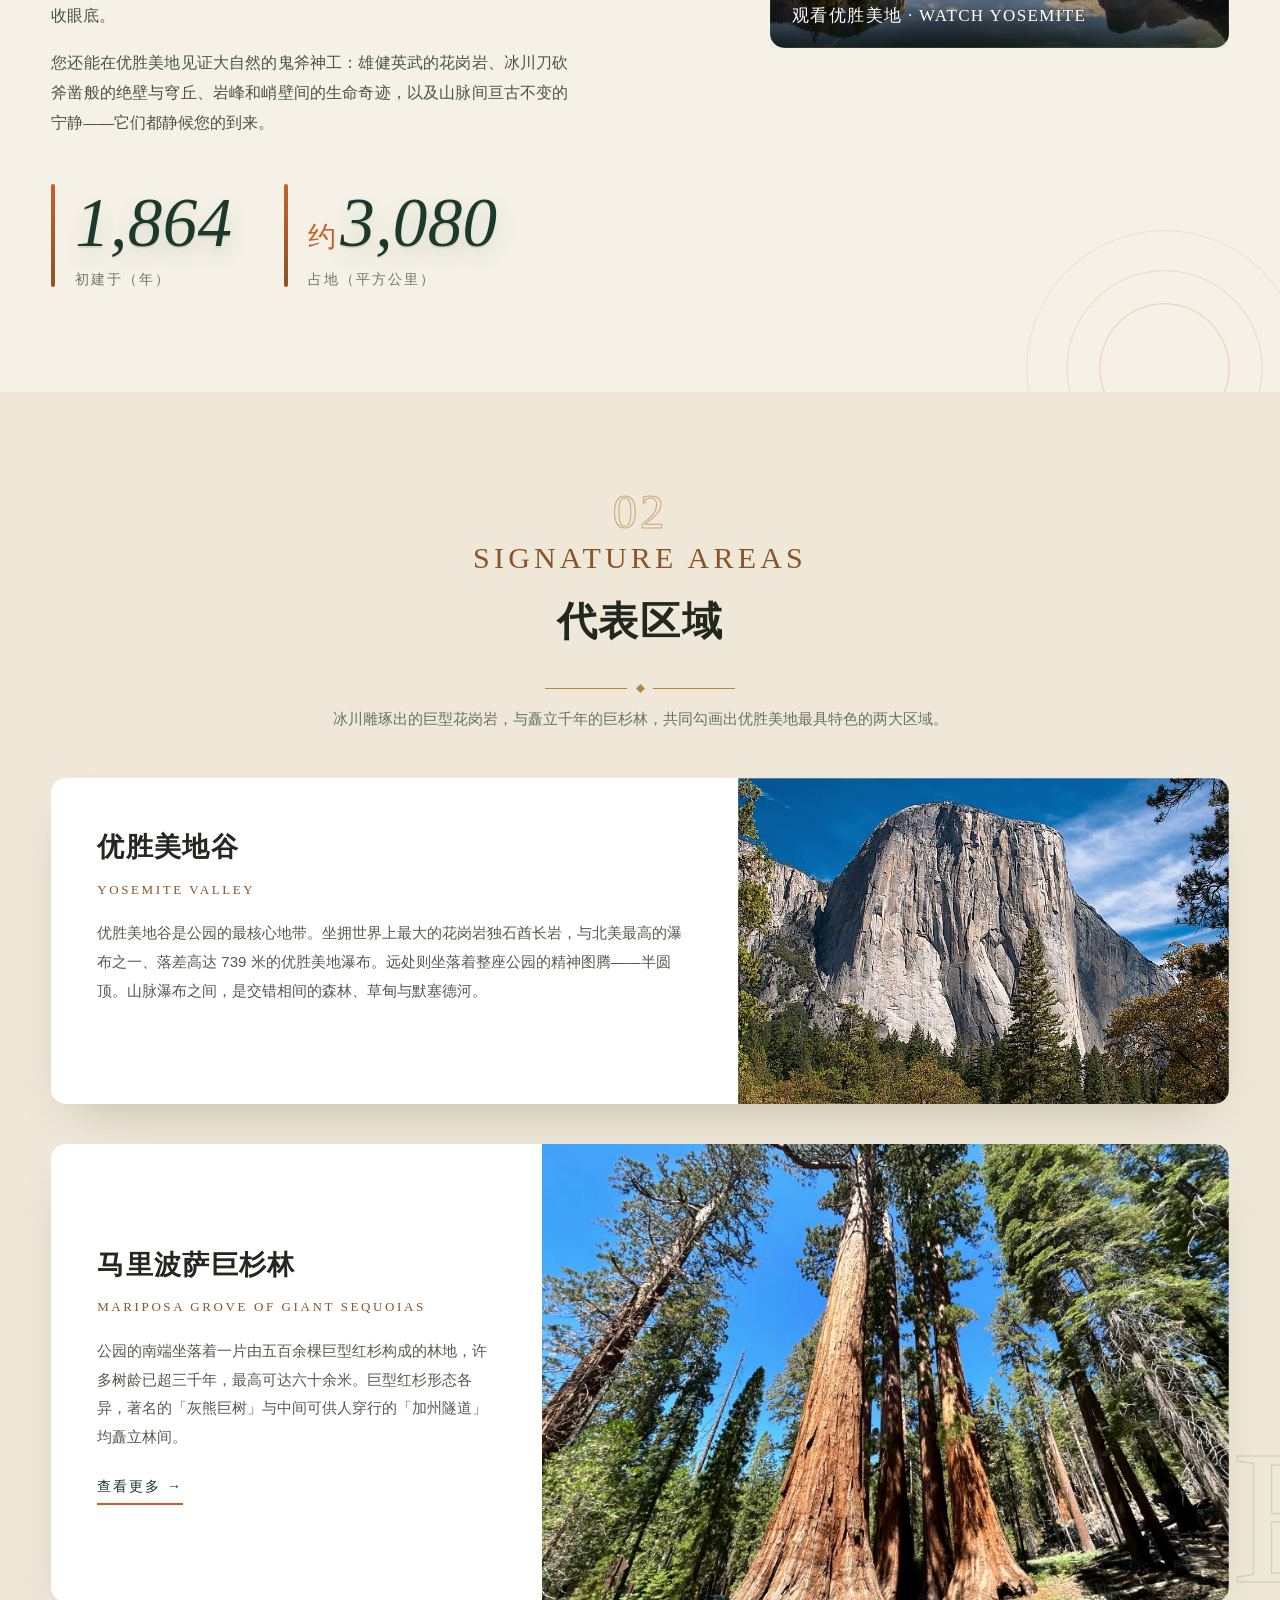
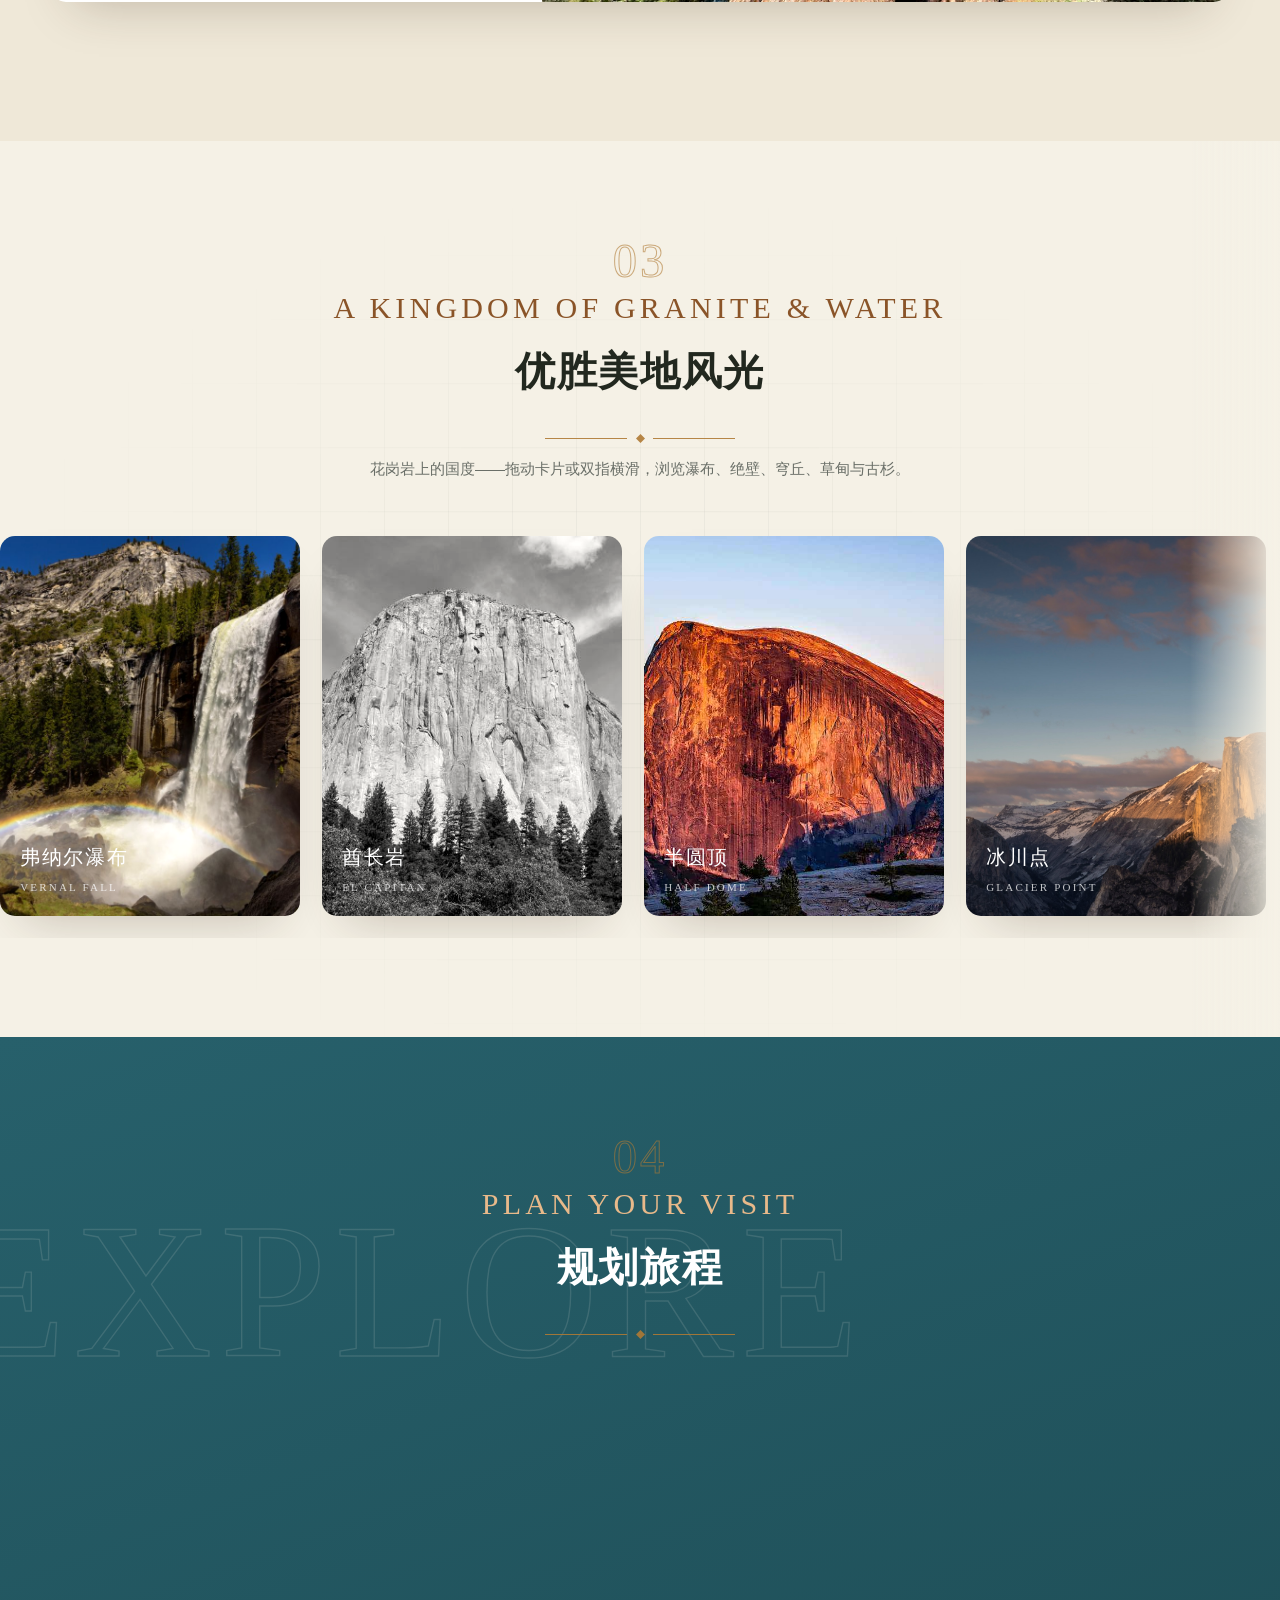
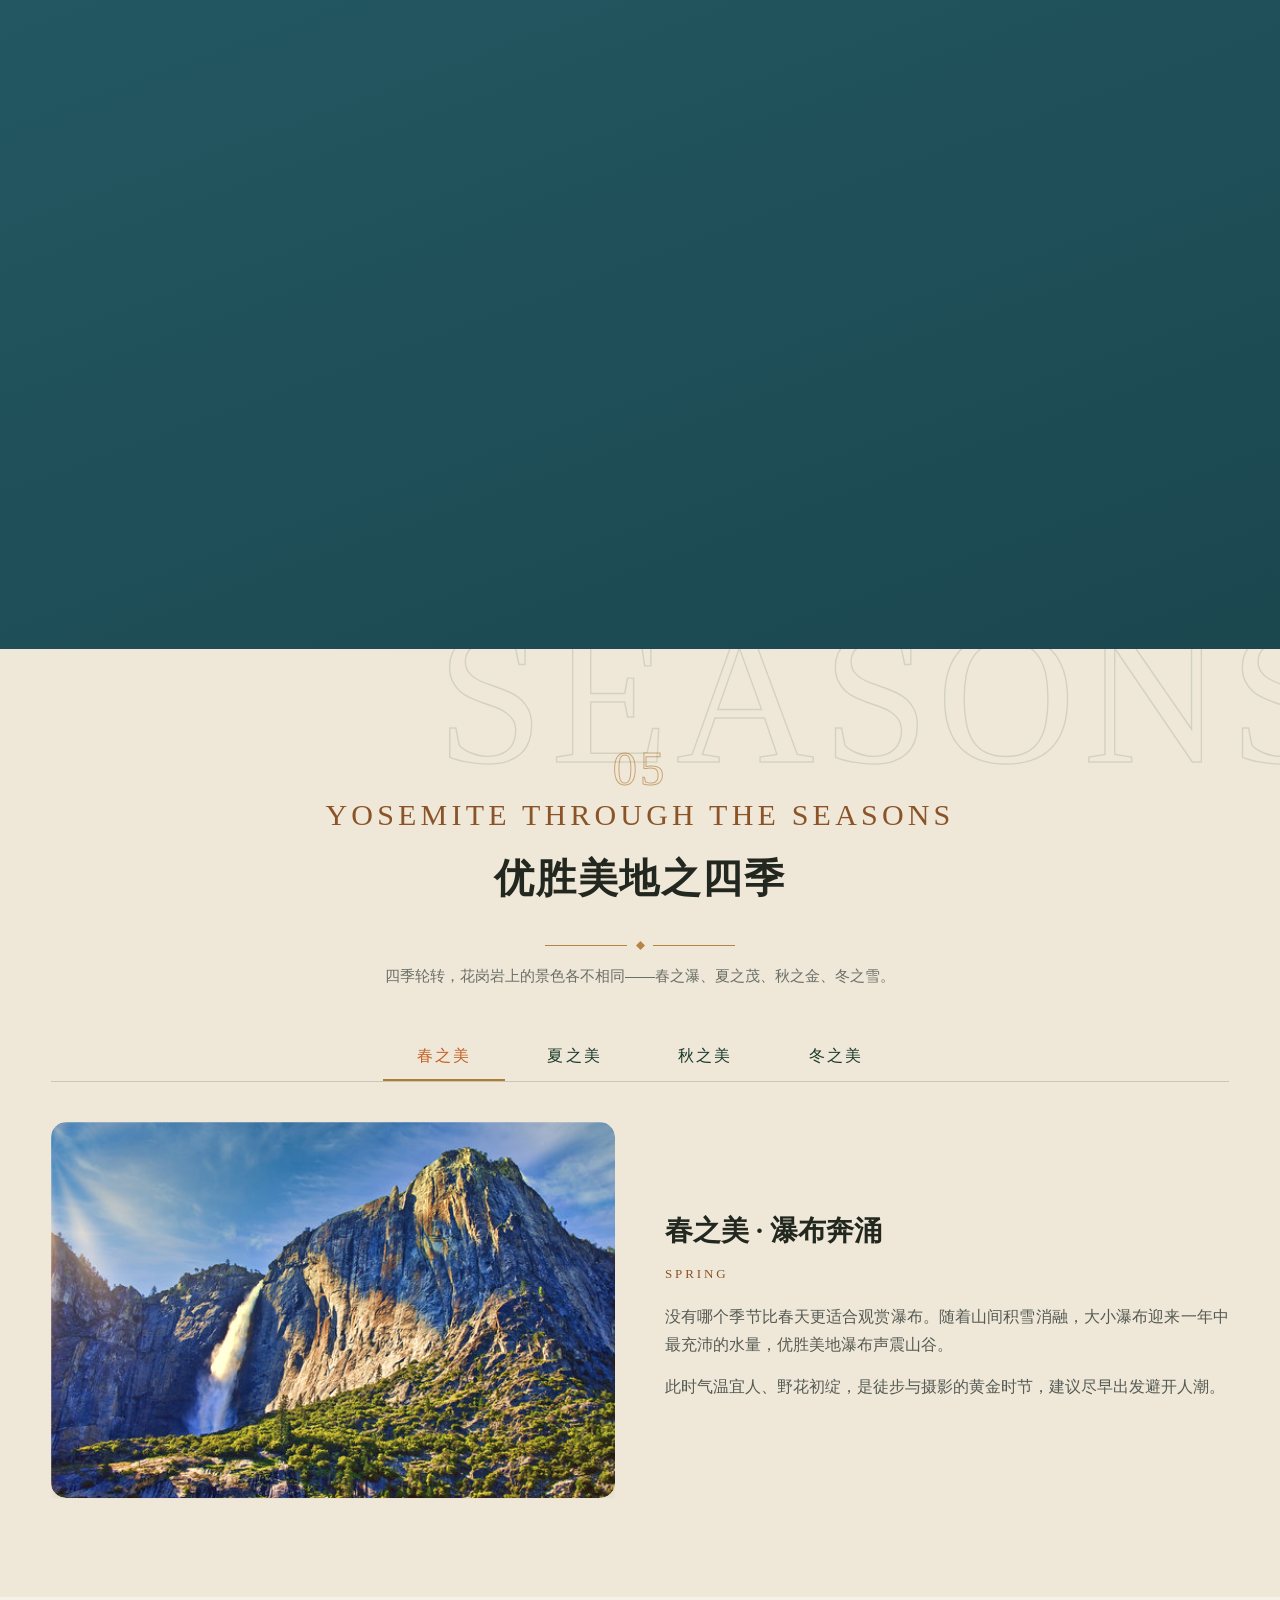
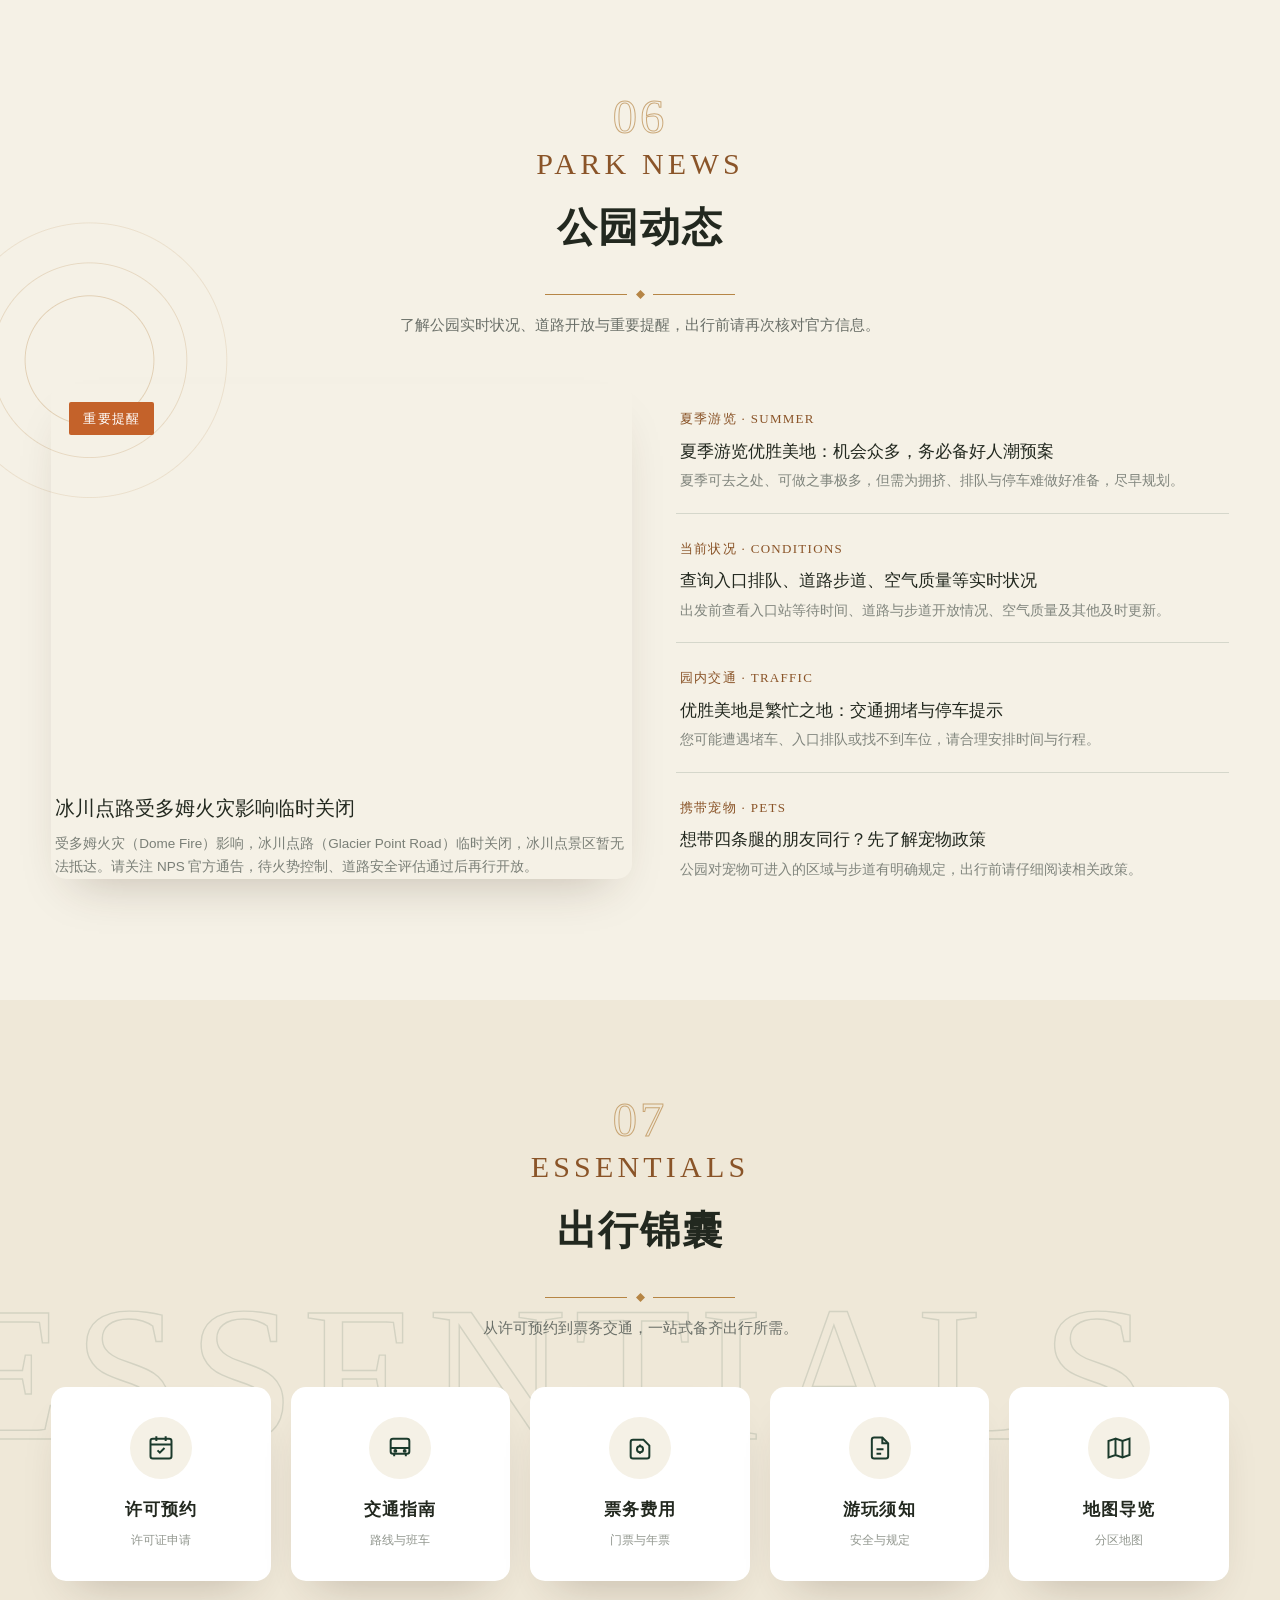
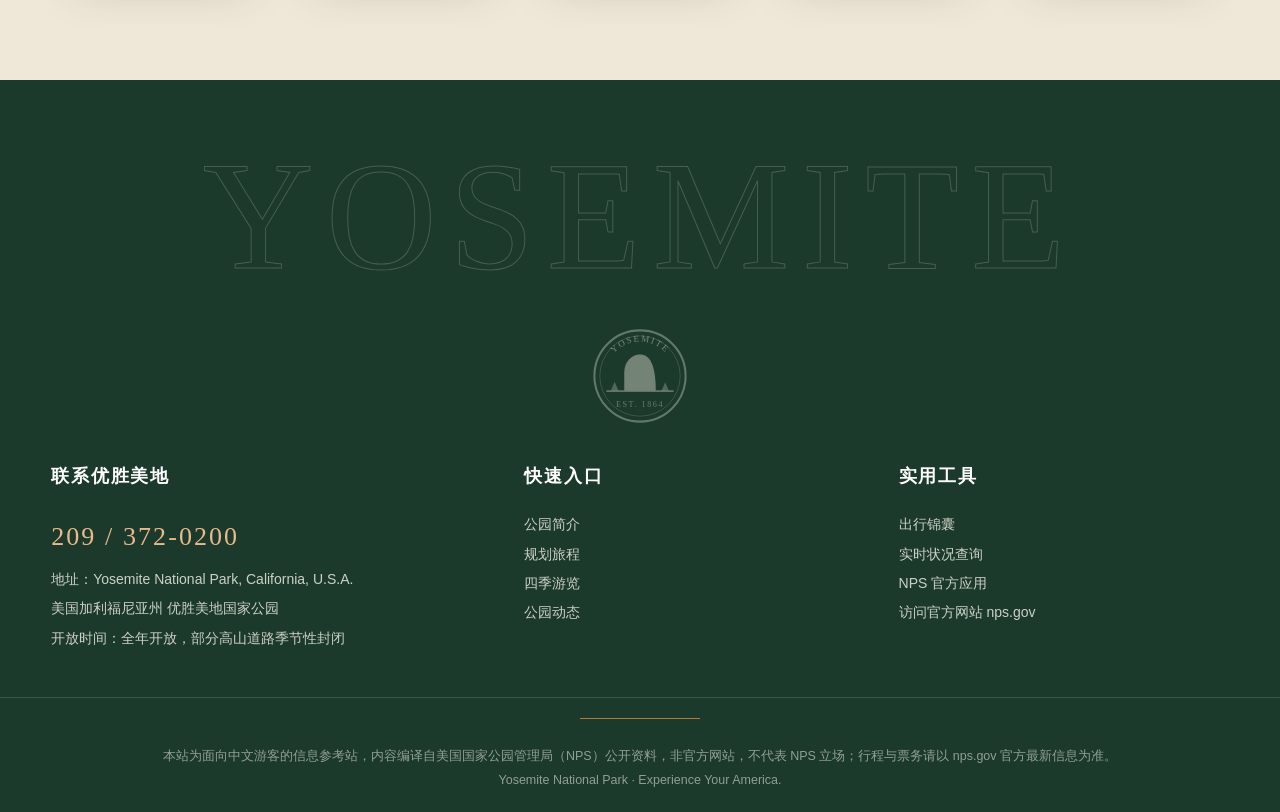
==== commit d453af0f: "Publish Yosemite National Park site (11 pages, all assets)" ====
--- a/index.html
+++ b/index.html
@@ -1,803 +1,677 @@
-<!DOCTYPE html>
-<html lang="zh-CN">
-<head>
-<meta charset="UTF-8">
-<meta name="viewport" content="width=device-width, initial-scale=1.0">
-<title>优胜美地国家公园 · Yosemite National Park（中文信息站）</title>
-<meta name="description" content="优胜美地国家公园 Yosemite National Park 中文信息站：行程规划、景点地区、瀑布、露营、住宿、许可与公园动态。">
-<link rel="icon" href="data:image/svg+xml,%3Csvg xmlns='http://www.w3.org/2000/svg' viewBox='0 0 32 32'%3E%3Crect width='32' height='32' rx='6' fill='%231B3A2C'/%3E%3Cpath d='M6 24 L13 11 L17 18 L20 13 L26 24 Z' fill='%23F5F1E6'/%3E%3Ccircle cx='23' cy='8' r='2.4' fill='%23C4622A'/%3E%3C/svg%3E">
-<link rel="stylesheet" href="https://miaoda.feishu.cn/fonts/css2?family=Marcellus&family=Noto+Serif+SC:wght@500;600;700;900&family=Noto+Sans+SC:wght@300;400;500;700&display=swap">
-<style>
-/* ============ 设计变量 ============ */
-:root{
-  --pine:#1B3A2C;          /* 深松林绿：导航/页脚 */
-  --pine-2:#24503C;
-  --cream:#F5F1E6;         /* 米白：页面背景 */
-  --cream-2:#EFE8D8;
-  --sequoia:#8A5428;       /* 巨杉棕 */
-  --granite:#3E423F;       /* 花岗岩深灰：正文 */
-  --lake:#27606B;          /* 高山湖蓝绿：游玩主题背景 */
-  --lake-deep:#1B474F;
-  --ember:#C4622A;         /* 秋色强调（克制） */
-  --ink:#22281F;
-  --white:#FFFFFF;
-  --line:rgba(27,58,44,.14);
-  --shadow:0 14px 34px rgba(20,35,27,.14);
-  --serif:"Noto Serif SC", "Songti SC", "STSong", serif;
-  --sans:"Noto Sans SC", "PingFang SC", "Microsoft YaHei", sans-serif;
-  --latin:"Marcellus", "Times New Roman", serif;
-}
-*{margin:0;padding:0;box-sizing:border-box}
-html{scroll-behavior:smooth}
-body{
-  font-family:var(--sans);
-  color:var(--granite);
-  background:var(--cream);
-  line-height:1.8;
-  font-size:16px;
-  -webkit-font-smoothing:antialiased;
-}
-img{display:block;max-width:100%}
-a{color:inherit;text-decoration:none}
-ul{list-style:none}
-button{font-family:inherit;cursor:pointer;border:none;background:none}
-.wrap{width:min(1200px,92%);margin:0 auto}
-
-/* 英文眉题（石刻感） */
-.eyebrow{
-  font-family:var(--latin);
-  font-size:clamp(20px,2.4vw,30px);
-  letter-spacing:.14em;
-  color:var(--sequoia);
-  text-transform:uppercase;
-  line-height:1.2;
-}
-.sec-head{text-align:center;margin-bottom:46px}
-.sec-head h2{
-  font-family:var(--serif);
-  font-weight:700;
-  font-size:clamp(26px,3.4vw,40px);
-  color:var(--ink);
-  margin:10px 0 12px;
-  letter-spacing:.04em;
-}
-.sec-head p{color:#6a6f68;max-width:680px;margin:0 auto;font-size:15px}
-section{padding:78px 0}
-
-/* ============ 顶部导航 ============ */
-.topbar{
-  position:fixed;top:0;left:0;right:0;z-index:100;
-  background:rgba(27,58,44,.96);
-  border-bottom:1px solid rgba(245,241,230,.12);
-  transition:background .3s;
-}
-.topbar .wrap{display:flex;align-items:center;justify-content:space-between;height:74px}
-.brand{display:flex;align-items:center;gap:12px;color:var(--cream)}
-.brand svg{width:42px;height:42px;flex:none}
-.brand b{display:block;font-family:var(--serif);font-size:19px;font-weight:700;letter-spacing:.12em;line-height:1.25}
-.brand span{display:block;font-family:var(--latin);font-size:11px;letter-spacing:.22em;opacity:.78}
-.nav{display:flex;align-items:center;gap:6px}
-.nav a{
-  color:rgba(245,241,230,.88);
-  font-size:15px;
-  padding:10px 13px;
-  position:relative;
-  letter-spacing:.06em;
-  transition:color .2s;
-}
-.nav a::after{
-  content:"";position:absolute;left:13px;right:13px;bottom:4px;height:2px;
-  background:var(--ember);transform:scaleX(0);transform-origin:left;transition:transform .25s;
-}
-.nav a:hover{color:#fff}
-.nav a:hover::after{transform:scaleX(1)}
-.nav-search{
-  width:36px;height:36px;border:1px solid rgba(245,241,230,.35);border-radius:50%;
-  display:grid;place-items:center;color:var(--cream);margin-left:8px;
-}
-.nav-search:hover{background:rgba(245,241,230,.12)}
-.burger{display:none;width:44px;height:44px;flex-direction:column;justify-content:center;gap:6px;align-items:center}
-.burger i{width:24px;height:2px;background:var(--cream);display:block;transition:.3s}
-/* 移动端抽屉菜单 */
-.drawer{
-  position:fixed;inset:0;z-index:110;background:rgba(27,58,44,.985);
-  display:flex;flex-direction:column;align-items:center;justify-content:center;gap:4px;
-  opacity:0;visibility:hidden;pointer-events:none;transition:opacity .3s,visibility .3s;
-}
-.drawer.open{opacity:1;visibility:visible;pointer-events:auto}
-.drawer a{color:var(--cream);font-family:var(--serif);font-size:23px;padding:11px 20px;letter-spacing:.14em}
-.drawer a:hover{color:var(--ember)}
-.drawer-close{position:absolute;top:20px;right:22px;color:var(--cream);font-size:34px;line-height:1;width:48px;height:48px}
-
-/* ============ Banner 轮播 ============ */
-.hero{position:relative;height:100vh;min-height:600px;overflow:hidden;background:#0d1f17}
-.slides{position:absolute;inset:0}
-.slide{position:absolute;inset:0;opacity:0;transition:opacity 1.1s ease}
-.slide.active{opacity:1}
-.slide img{width:100%;height:100%;object-fit:cover;object-position:center 35%}
-.slide::after{
-  content:"";position:absolute;inset:0;
-  background:linear-gradient(180deg,rgba(10,25,18,.38) 0%,rgba(10,25,18,.12) 45%,rgba(10,25,18,.62) 100%);
-}
-.hero-inner{
-  position:relative;z-index:3;height:100%;display:flex;flex-direction:column;
-  align-items:center;justify-content:center;text-align:center;color:var(--cream);padding:0 20px;
-}
-.hero-kicker{font-family:var(--latin);letter-spacing:.34em;font-size:14px;opacity:.9;text-transform:uppercase}
-.hero-inner h1{
-  font-family:var(--serif);font-weight:900;
-  font-size:clamp(34px,6vw,68px);line-height:1.25;margin:16px 0 18px;
-  text-shadow:0 4px 26px rgba(0,0,0,.45);letter-spacing:.06em;
-}
-.hero-inner p{max-width:720px;font-size:clamp(15px,1.5vw,18px);font-weight:300;color:rgba(245,241,230,.92)}
-.hero-btns{display:flex;gap:16px;margin-top:34px;flex-wrap:wrap;justify-content:center}
-.btn{
-  display:inline-block;padding:14px 34px;font-size:16px;letter-spacing:.1em;border-radius:2px;
-  transition:transform .2s,background .2s,border-color .2s;
-}
-.btn-primary{background:var(--ember);color:#fff}
-.btn-primary:hover{background:#a8501f;transform:translateY(-2px)}
-.btn-ghost{border:1.5px solid rgba(245,241,230,.85);color:var(--cream)}
-.btn-ghost:hover{background:rgba(245,241,230,.16);transform:translateY(-2px)}
-.hero-arrow{
-  position:absolute;z-index:4;top:50%;transform:translateY(-50%);
-  width:52px;height:52px;border:1px solid rgba(245,241,230,.4);border-radius:50%;
-  color:var(--cream);display:grid;place-items:center;background:rgba(12,28,20,.25);
-}
-.hero-arrow:hover{background:rgba(12,28,20,.55)}
-.hero-arrow.prev{left:26px}.hero-arrow.next{right:26px}
-.dots{position:absolute;z-index:4;bottom:30px;left:0;right:0;display:flex;justify-content:center;gap:10px}
-.dots button{width:11px;height:11px;border-radius:50%;background:rgba(245,241,230,.45);transition:.25s}
-.dots button.active{background:var(--cream);width:30px;border-radius:6px}
-
-/* 警示条 */
-.alert-bar{
-  background:#FDF6E7;border-bottom:1px solid #ecd9a8;
-}
-.alert-bar .wrap{display:flex;align-items:center;gap:14px;padding:14px 4%;font-size:15px;color:#6b4d12}
-.alert-bar .tri{flex:none;width:30px;height:30px;background:#E0A82E;color:#5c430a;border-radius:50%;display:grid;place-items:center;font-weight:700}
-.alert-bar a{color:var(--ember);font-weight:500;margin-left:6px;border-bottom:1px solid rgba(196,98,42,.5)}
-.alert-bar a:hover{color:#a8501f}
-.alert-bar .x{margin-left:auto;color:#9a7b3a;font-size:20px;padding:4px 8px}
-
-/* ============ 关于板块 ============ */
-.about{background:var(--cream)}
-.about-grid{display:grid;grid-template-columns:1.05fr .95fr;gap:56px;align-items:center}
-.about-text .eyebrow{font-size:clamp(26px,3vw,38px)}
-.about-text h2{
-  font-family:var(--serif);font-weight:700;font-size:clamp(28px,3.6vw,44px);
-  color:var(--ink);margin:8px 0 8px;letter-spacing:.05em;
-}
-.about-text .sub{
-  font-family:var(--serif);color:var(--sequoia);font-size:18px;margin-bottom:22px;letter-spacing:.08em;
-}
-.about-text p{margin-bottom:16px;color:#4c5149;font-size:15.5px;text-align:justify}
-.about-stats{display:flex;gap:34px;margin-top:28px;flex-wrap:wrap}
-.about-stats div b{display:block;font-family:var(--latin);font-size:30px;color:var(--pine)}
-.about-stats div span{font-size:13px;color:#7a7f77;letter-spacing:.06em}
-.video-box{position:relative;border-radius:4px;overflow:hidden;box-shadow:var(--shadow)}
-.video-box img{width:100%;aspect-ratio:4/3;object-fit:cover}
-.video-play{
-  position:absolute;inset:0;margin:auto;width:78px;height:78px;border-radius:50%;
-  background:rgba(27,58,44,.82);display:grid;place-items:center;
-  border:2px solid rgba(245,241,230,.9);transition:transform .25s,background .25s;
-}
-.video-box:hover .video-play{transform:scale(1.1);background:var(--ember)}
-.video-play svg{margin-left:4px}
-.video-cap{position:absolute;left:0;right:0;bottom:0;padding:30px 22px 16px;color:#fff;font-family:var(--serif);font-size:17px;
-  background:linear-gradient(transparent,rgba(8,20,14,.82));letter-spacing:.08em}
-
-/* ============ 主题区域 ============ */
-.areas{background:var(--cream-2)}
-.area-card{
-  display:grid;grid-template-columns:1fr 1fr;gap:0;background:#fff;border-radius:4px;overflow:hidden;
-  box-shadow:var(--shadow);margin-bottom:40px;
-}
-.area-card:nth-child(even) .area-img{order:2}
-.area-img img{width:100%;height:100%;object-fit:cover;min-height:320px}
-.area-body{padding:44px 46px;display:flex;flex-direction:column;justify-content:center}
-.area-body h3{font-family:var(--serif);font-size:27px;color:var(--ink);font-weight:700;letter-spacing:.05em;margin-bottom:6px}
-.area-body .en{font-family:var(--latin);font-size:13px;letter-spacing:.2em;color:var(--sequoia);margin-bottom:18px;text-transform:uppercase}
-.area-body p{font-size:15px;color:#555a53;margin-bottom:22px}
-.view-more{
-  align-self:flex-start;color:var(--pine);font-size:14px;letter-spacing:.14em;font-weight:500;
-  border-bottom:2px solid var(--ember);padding-bottom:4px;transition:color .2s;
-}
-.view-more:hover{color:var(--ember)}
-
-/* ============ 风光横向滑动 ============ */
-.scenery{background:var(--cream)}
-.scenery-rail{
-  display:flex;gap:22px;overflow-x:auto;padding:8px 4% 22px;
-  scroll-snap-type:x mandatory;-webkit-overflow-scrolling:touch;
-}
-.scenery-rail::-webkit-scrollbar{height:6px}
-.scenery-rail::-webkit-scrollbar-thumb{background:rgba(27,58,44,.25);border-radius:3px}
-.scene-card{
-  flex:0 0 300px;scroll-snap-align:start;position:relative;border-radius:4px;overflow:hidden;
-  box-shadow:var(--shadow);
-}
-.scene-card img{width:300px;height:380px;object-fit:cover;transition:transform .5s}
-.scene-card:hover img{transform:scale(1.07)}
-.scene-card::after{content:"";position:absolute;inset:0;background:linear-gradient(transparent 55%,rgba(8,20,14,.78))}
-.scene-card span{
-  position:absolute;z-index:2;left:20px;right:20px;bottom:18px;color:#fff;
-  font-family:var(--serif);font-size:20px;letter-spacing:.08em;
-}
-.scene-card span small{display:block;font-family:var(--latin);font-size:11px;letter-spacing:.2em;opacity:.75;margin-top:3px}
-
-/* ============ 规划行程（游玩主题） ============ */
-.plan{
-  background:linear-gradient(160deg,var(--lake) 0%,var(--lake-deep) 100%);
-  color:var(--cream);
-}
-.plan .sec-head h2{color:#fff}
-.plan .eyebrow{color:#E8B98A}
-.plan .sec-head p{color:rgba(245,241,230,.8)}
-.plan-grid{display:grid;grid-template-columns:1.6fr 1fr 1fr;grid-auto-rows:230px;gap:18px}
-.plan-card{
-  position:relative;border-radius:4px;overflow:hidden;cursor:pointer;
-  display:flex;align-items:flex-end;
-}
-.plan-card.big{grid-row:span 2}
-.plan-card img{position:absolute;inset:0;width:100%;height:100%;object-fit:cover;transition:transform .5s}
-.plan-card:hover img{transform:scale(1.06)}
-.plan-card::after{content:"";position:absolute;inset:0;background:linear-gradient(transparent 40%,rgba(6,22,26,.85))}
-.plan-card .pc{position:relative;z-index:2;padding:22px;color:#fff}
-.plan-card .pc .ic{
-  width:46px;height:46px;border:1.5px solid rgba(255,255,255,.85);border-radius:50%;
-  display:grid;place-items:center;margin-bottom:12px;background:rgba(10,40,46,.35);
-}
-.plan-card .pc h4{font-family:var(--serif);font-size:20px;letter-spacing:.07em}
-.plan-card .pc small{display:block;font-family:var(--latin);font-size:11px;letter-spacing:.2em;opacity:.78;margin-top:3px}
-.plan-card.text-only{background:rgba(255,255,255,.08);border:1px solid rgba(255,255,255,.18)}
-.plan-card.text-only .pc{padding:24px}
-.plan-card.text-only .pc h4{font-size:18px}
-.plan-card.text-only .pc p{font-size:13px;opacity:.82;margin-top:8px;line-height:1.6}
-
-/* ============ 四季 Tab ============ */
-.seasons{background:var(--cream-2)}
-.season-tabs{display:flex;justify-content:center;gap:8px;margin-bottom:40px;flex-wrap:wrap}
-.season-tabs button{
-  padding:11px 34px;font-size:16px;letter-spacing:.14em;color:var(--pine);
-  border:1.5px solid rgba(27,58,44,.3);border-radius:2px;background:transparent;transition:.25s;
-}
-.season-tabs button.active,.season-tabs button:hover{background:var(--pine);color:var(--cream);border-color:var(--pine)}
-.season-panel{display:none;grid-template-columns:1fr 1fr;gap:50px;align-items:center}
-.season-panel.active{display:grid}
-.season-panel img{width:100%;height:400px;object-fit:cover;border-radius:4px;box-shadow:var(--shadow)}
-.season-panel h3{font-family:var(--serif);font-size:28px;color:var(--ink);margin-bottom:6px}
-.season-panel .en{font-family:var(--latin);letter-spacing:.22em;color:var(--sequoia);font-size:13px;margin-bottom:18px}
-.season-panel p{color:#555a53;font-size:15.5px;margin-bottom:14px;text-align:justify}
-
-/* ============ 公园动态 ============ */
-.news{background:var(--cream)}
-.news-grid{display:grid;grid-template-columns:1.05fr 1fr;gap:44px;align-items:start}
-.news-feature{position:relative;border-radius:4px;overflow:hidden;box-shadow:var(--shadow)}
-.news-feature img{width:100%;height:420px;object-fit:cover}
-.news-feature .tag{
-  position:absolute;top:18px;left:18px;background:var(--ember);color:#fff;font-size:13px;
-  padding:5px 14px;letter-spacing:.1em;border-radius:2px;
-}
-.news-feature figcaption{padding:22px 4px 0;font-family:var(--serif);font-size:20px;color:var(--ink);line-height:1.5}
-.news-feature figcaption small{display:block;font-family:var(--sans);font-size:13.5px;color:#7a7f77;margin-top:10px;font-weight:400;line-height:1.7}
-.news-list li{padding:20px 4px;border-bottom:1px solid var(--line)}
-.news-list li:last-child{border-bottom:none}
-.news-list a{display:block}
-.news-list .date{font-family:var(--latin);font-size:13px;color:var(--sequoia);letter-spacing:.1em}
-.news-list h4{font-size:17px;color:var(--ink);font-weight:500;margin:6px 0 6px;transition:color .2s;line-height:1.5}
-.news-list a:hover h4{color:var(--ember)}
-.news-list p{font-size:13.5px;color:#80857d;line-height:1.65}
-
-/* ============ 出行锦囊 ============ */
-.tips{background:var(--cream-2)}
-.tips-grid{display:grid;grid-template-columns:repeat(5,1fr);gap:20px}
-.tip{
-  text-align:center;padding:30px 14px;background:#fff;border-radius:4px;
-  transition:transform .25s,box-shadow .25s;cursor:pointer;
-}
-.tip:hover{transform:translateY(-6px);box-shadow:var(--shadow)}
-.tip .tic{
-  width:62px;height:62px;margin:0 auto 16px;border-radius:50%;background:var(--cream);
-  display:grid;place-items:center;color:var(--pine);
-}
-.tip h4{font-family:var(--serif);font-size:17px;color:var(--ink);letter-spacing:.06em}
-.tip small{display:block;font-size:12px;color:#92978f;margin-top:4px}
-
-/* ============ 页脚 ============ */
-.footer{background:var(--pine);color:rgba(245,241,230,.82);padding:60px 0 0}
-.footer-grid{display:grid;grid-template-columns:1.3fr 1fr 1fr;gap:44px;padding-bottom:44px}
-.footer h5{font-family:var(--serif);color:#fff;font-size:18px;margin-bottom:18px;letter-spacing:.1em}
-.footer p,.footer li{font-size:14px;line-height:2.1}
-.footer a:hover{color:var(--ember)}
-.footer .hotline{font-family:var(--latin);font-size:26px;color:#E8B98A;letter-spacing:.08em}
-.footer-note{
-  border-top:1px solid rgba(245,241,230,.14);padding:20px 4%;
-  font-size:12.5px;color:rgba(245,241,230,.55);text-align:center;line-height:1.9;
-}
-
-/* ============ 悬浮工具栏 ============ */
-.floatbar{position:fixed;right:18px;bottom:120px;z-index:90;display:flex;flex-direction:column;gap:10px}
-.fb-btn{
-  width:48px;height:48px;border-radius:50%;background:var(--pine);color:var(--cream);
-  display:grid;place-items:center;position:relative;box-shadow:0 6px 16px rgba(15,30,22,.3);
-  transition:background .2s;
-}
-.fb-btn:hover{background:var(--ember)}
-.fb-btn .pop{
-  position:absolute;right:58px;top:50%;transform:translateY(-50%);white-space:nowrap;
-  background:#fff;color:var(--granite);font-size:13px;padding:8px 14px;border-radius:3px;
-  box-shadow:var(--shadow);opacity:0;pointer-events:none;transition:opacity .2s;
-}
-.fb-btn:hover .pop{opacity:1}
-.fb-btn .qr{
-  position:absolute;right:58px;bottom:0;width:130px;height:130px;max-width:none;
-  background:#fff;padding:8px;border-radius:4px;object-fit:contain;
-  opacity:0;pointer-events:none;transition:opacity .2s;
-}
-.fb-btn:hover .qr{opacity:1}
-.to-top{opacity:0;pointer-events:none;transition:opacity .3s}
-.to-top.show{opacity:1;pointer-events:auto}
-
-/* Toast */
-.toast{
-  position:fixed;left:50%;bottom:60px;transform:translateX(-50%) translateY(20px);
-  background:var(--ink);color:#fff;padding:13px 28px;border-radius:3px;font-size:14.5px;
-  z-index:200;opacity:0;pointer-events:none;transition:.3s;max-width:88%;text-align:center;
-}
-.toast.show{opacity:1;transform:translateX(-50%) translateY(0)}
-
-/* ============ 响应式 ============ */
-@media (max-width:960px){
-  .nav{display:none}
-  .burger{display:flex}
-  .about-grid{grid-template-columns:1fr;gap:36px}
-  .area-card{grid-template-columns:1fr}
-  .area-card:nth-child(even) .area-img{order:0}
-  .area-img img{min-height:240px;aspect-ratio:16/10}
-  .area-body{padding:32px 26px}
-  .plan-grid{grid-template-columns:1fr 1fr;grid-auto-rows:200px}
-  .plan-card.big{grid-column:span 2;grid-row:span 1}
-  .season-panel.active{grid-template-columns:1fr;gap:26px}
-  .season-panel img{height:280px}
-  .news-grid{grid-template-columns:1fr;gap:34px}
-  .news-feature img{height:300px}
-  .tips-grid{grid-template-columns:repeat(2,1fr)}
-  .footer-grid{grid-template-columns:1fr;gap:32px}
-  .hero-arrow{display:none}
-  section{padding:58px 0}
-}
-@media (max-width:480px){
-  .plan-grid{grid-template-columns:1fr}
-  .plan-card.big{grid-column:span 1}
-  .tips-grid{grid-template-columns:1fr 1fr}
-  .scene-card{flex-basis:260px}
-  .scene-card img{width:260px;height:330px}
-  .floatbar{right:12px;bottom:90px}
-  .fb-btn{width:42px;height:42px}
-}
-</style>
-</head>
-<body>
-<!-- ============ 顶部导航 ============ -->
-<header class="topbar">
-  <div class="wrap">
-    <a class="brand" href="#top" aria-label="优胜美地国家公园首页">
-      <svg viewBox="0 0 48 48" fill="none" aria-hidden="true">
-        <path d="M4 38 L16 16 L23 28 L28 19 L44 38 Z" fill="#F5F1E6"/>
-        <circle cx="35" cy="11" r="4" fill="#C4622A"/>
-        <path d="M4 38 H44" stroke="#8A5428" stroke-width="2"/>
-      </svg>
-      <span>
-        <b>优胜美地国家公园</b>
-        <span>YOSEMITE NATIONAL PARK</span>
-      </span>
-    </a>
-    <nav class="nav" aria-label="主导航">
-      <a href="#about">公园简介</a>
-      <a href="#areas">主题区域</a>
-      <a href="#scenery">公园风光</a>
-      <a href="#plan">规划行程</a>
-      <a href="#seasons">四季游览</a>
-      <a href="#news">公园动态</a>
-      <a href="#tips">出行锦囊</a>
-      <button class="nav-search" aria-label="搜索" onclick="toast('搜索功能演示：请前往 nps.gov 搜索完整内容')">
-        <svg width="16" height="16" viewBox="0 0 24 24" fill="none" stroke="currentColor" stroke-width="2"><circle cx="11" cy="11" r="7"/><path d="m20 20-3.5-3.5"/></svg>
-      </button>
-    </nav>
-    <button class="burger" aria-label="打开菜单" onclick="openDrawer()">
-      <i></i><i></i><i></i>
-    </button>
-  </div>
-</header>
-
-<!-- 移动端抽屉菜单 -->
-<div class="drawer" id="drawer" aria-hidden="true">
-  <button class="drawer-close" aria-label="关闭菜单" onclick="closeDrawer()">&times;</button>
-  <a href="#about" onclick="closeDrawer()">公园简介</a>
-  <a href="#areas" onclick="closeDrawer()">主题区域</a>
-  <a href="#scenery" onclick="closeDrawer()">公园风光</a>
-  <a href="#plan" onclick="closeDrawer()">规划行程</a>
-  <a href="#seasons" onclick="closeDrawer()">四季游览</a>
-  <a href="#news" onclick="closeDrawer()">公园动态</a>
-  <a href="#tips" onclick="closeDrawer()">出行锦囊</a>
-</div>
-
-<!-- ============ Banner 轮播 ============ -->
-<div class="hero" id="top">
-  <div class="slides">
-    <div class="slide active">
-      <img src="assets/banner-valley.jpg" alt="优胜美地谷草甸与花岗岩绝壁，黑熊穿行其间">
-    </div>
-    <div class="slide">
-      <img src="assets/banner-halfdome.jpg" alt="日落时分的半圆顶，从冰川点远眺">
-    </div>
-    <div class="slide">
-      <img src="assets/banner-falls.jpg" alt="春季融雪滋养的弗纳尔瀑布，水雾中横跨彩虹">
-    </div>
-  </div>
-  <button class="hero-arrow prev" aria-label="上一张" onclick="moveSlide(-1)">
-    <svg width="20" height="20" viewBox="0 0 24 24" fill="none" stroke="currentColor" stroke-width="2"><path d="m15 18-6-6 6-6"/></svg>
-  </button>
-  <button class="hero-arrow next" aria-label="下一张" onclick="moveSlide(1)">
-    <svg width="20" height="20" viewBox="0 0 24 24" fill="none" stroke="currentColor" stroke-width="2"><path d="m9 18 6-6-6-6"/></svg>
-  </button>
-  <div class="hero-inner">
-    <div class="hero-kicker">California · Since 1864</div>
-    <h1>花岗岩与瀑布的圣殿</h1>
-    <p>这里不只是一座伟大的峡谷，更是人类远见的丰碑——花岗岩的力量、冰川的雕琢、生命的坚韧，与高塞拉山脉的宁静，皆汇聚于此。</p>
-    <div class="hero-btns">
-      <a class="btn btn-primary" href="#plan">规划旅程</a>
-      <a class="btn btn-ghost" href="#about">走进优胜美地</a>
-    </div>
-  </div>
-  <div class="dots">
-    <button class="active" aria-label="第1张" onclick="goSlide(0)"></button>
-    <button aria-label="第2张" onclick="goSlide(1)"></button>
-    <button aria-label="第3张" onclick="goSlide(2)"></button>
-  </div>
-</div>
-
-<!-- 警示条 -->
-<div class="alert-bar" id="alertBar">
-  <div class="wrap">
-    <span class="tri">!</span>
-    <span>受森林火灾多姆影响， 冰川路段暂停对外开放</span>
-    <a href="#news">了解详情</a>
-    <button class="x" aria-label="关闭提示" onclick="document.getElementById('alertBar').style.display='none'">&times;</button>
-  </div>
-</div>
-
-<!-- ============ 关于 ============ -->
-<section class="about" id="about">
-  <div class="wrap about-grid">
-    <div class="about-text">
-      <div class="eyebrow">About Yosemite</div>
-      <h2>走进优胜美地</h2>
-      <div class="sub">不只是一座峡谷，而是人类远见的丰碑</div>
-      <p>优胜美地历史悠久，风景壮丽。
-优胜美地公园最初于1864年设立，并在1890年成为美国国家公园，是全世界最早建立的几座自然保护区之一。优胜美地以气势恢宏的瀑布而闻名，崇山峻岭间，藏着如优胜美地瀑布（Yosemite Falls），哨兵瀑布（Sentinel Falls）等悬崖飞瀑。
-在瀑布以外，您还可以在优胜美地1200平方英里（约3000平方公里）的广袤土地上将幽深的峡谷，辽阔的草甸荒野，与古老的巨型红衫尽收眼底。
-您还能在优胜美地见证大自然的鬼斧神工。雄健英武的花岗岩，冰川刀砍斧凿般的绝壁与穹丘，岩峰和峭壁间的生命奇迹，与山脉间亘古不变的宁静，它们都静候您的到来。
-</p>
-      <div class="about-stats">
-        <div><b>1864</b><span>初建于</span></div>
-        <div><b>3080</b><span>占地平方公里</span></div>
-      </div>
-    </div>
-    <div class="video-box">
-      <img src="assets/video-poster.jpg" alt="默塞德河倒映着酋长岩与半圆顶的清晨">
-      <button class="video-play" aria-label="播放优胜美地宣传片" onclick="toast('视频演示：完整影片请访问 nps.gov/yose 观看')">
-        <svg width="26" height="26" viewBox="0 0 24 24" fill="#fff"><path d="M8 5v14l11-7z"/></svg>
-      </button>
-      <div class="video-cap">观看优胜美地 · WATCH YOSEMITE</div>
-    </div>
-  </div>
-</section>
-
-<!-- ============ 主题区域 ============ -->
-<section class="areas" id="areas">
-  <div class="wrap">
-    <div class="sec-head">
-      <div class="eyebrow">Signature Areas</div>
-      <h2>代表区域</h2>
-      <p>冰川雕琢出的巨型花岗岩，与矗立千年的巨杉林，共同勾画出优胜美地最具特色的两大区域。</p>
-    </div>
-    <article class="area-card">
-      <div class="area-img"><img src="assets/area-valley.jpg" alt="优胜美地谷的酋长岩花岗岩绝壁"></div>
-      <div class="area-body">
-        <h3>优胜美地谷</h3>
-        <div class="en">Yosemite Valley</div>
-        <p>优胜美地谷是公园的最核心地带。坐拥世界上最大的花岗岩独石酋长岩，与北美最高的瀑布之一，落差高达739米的优胜美地瀑布。远处则坐落着整座公园的精神图腾半圆顶。山脉瀑布之间的，是交错相间的森林，草甸与莫塞德河。</p>
-        <a class="view-more" href="#scenery" onclick="event.preventDefault();toast('详情页演示：请以 nps.gov 官方介绍为准')">查看更多 →</a>
-      </div>
-    </article>
-    <article class="area-card">
-      <div class="area-img"><img src="assets/area-sequoia.jpg" alt="马里波萨巨杉林中参天的巨型红杉"></div>
-      <div class="area-body">
-        <h3>马里波萨巨杉林</h3>
-        <div class="en">Mariposa Grove of Giant Sequoias</div>
-        <p>公园的南端坐落着一片由五百余棵巨型红衫构成的林地，许多树龄已超三千年，最高可达六十余米。巨型红衫形态各异，著名的“灰熊巨树”与中间可供人穿行的“加州隧道”均矗立林间。</p>
-        <a class="view-more" href="#scenery" onclick="event.preventDefault();toast('详情页演示：请以 nps.gov 官方介绍为准')">查看更多 →</a>
-      </div>
-    </article>
-  </div>
-</section>
-
-<!-- ============ 公园风光 ============ -->
-<section class="scenery" id="scenery">
-  <div class="sec-head">
-    <div class="eyebrow">A Kingdom of Granite &amp; Water</div>
-    <h2>优胜美地风光</h2>
-    <p>花岗岩上的国度——左右滑动，浏览瀑布、绝壁、穹丘、草甸与古杉。</p>
-  </div>
-  <div class="scenery-rail">
-    <div class="scene-card"><img src="assets/banner-falls.jpg" alt="弗纳尔瀑布与彩虹"><span>弗纳尔瀑布<small>VERNAL FALL</small></span></div>
-    <div class="scene-card"><img src="assets/sc-elcapitan.jpg" alt="酋长岩花岗岩独石"><span>酋长岩<small>EL CAPITAN</small></span></div>
-    <div class="scene-card"><img src="assets/sc-halfdome.jpg" alt="日落金光中的半圆顶"><span>半圆顶<small>HALF DOME</small></span></div>
-    <div class="scene-card"><img src="assets/banner-halfdome.jpg" alt="从冰川点远眺半圆顶与群山"><span>冰川点<small>GLACIER POINT</small></span></div>
-    <div class="scene-card"><img src="assets/sc-meadow.jpg" alt="高山草甸与远处的花岗岩山峰"><span>高山草甸<small>TUOLUMNE MEADOWS</small></span></div>
-    <div class="scene-card"><img src="assets/sc-sequoia.jpg" alt="巨杉林中的灰熊巨树"><span>巨杉古林<small>MARIPOSA GROVE</small></span></div>
-  </div>
-</section>
-
-<!-- ============ 规划行程 ============ -->
-<section class="plan" id="plan">
-  <div class="wrap">
-    <div class="sec-head">
-      <div class="eyebrow">Plan Your Visit</div>
-      <h2>规划旅程</h2>
-      <p>晨望崖间瀑，夜宿林边树。各种“优胜美”体验，待您解锁</p>
-    </div>
-    <div class="plan-grid">
-      <div class="plan-card big" onclick="toast('春季融雪时瀑布最为壮观，五月至六月为最佳观赏期')">
-        <img src="assets/feat-falls.jpg" alt="优胜美地瀑布春季峰值水量">
-        <div class="pc"><div class="ic"><svg width="22" height="22" viewBox="0 0 24 24" fill="none" stroke="#fff" stroke-width="1.8"><path d="M12 3c3 4.5 5 7.5 5 10.5a5 5 0 0 1-10 0C7 10.5 9 7.5 12 3z"/></svg></div>
-          <h4>瀑布指南</h4><small>WATERFALLS</small></div>
-      </div>
-      <div class="plan-card" onclick="toast('露营极受欢迎，请提前在 Recreation.gov 预约')">
-        <img src="assets/feat-camping.jpg" alt="松林中的露营帐篷">
-        <div class="pc"><h4>露营攻略</h4><small>CAMPING</small></div>
-      </div>
-      <div class="plan-card" onclick="toast('园内住宿常年紧俏，建议尽早预订')">
-        <img src="assets/feat-lodge.jpg" alt="历史悠久的阿瓦尼酒店">
-        <div class="pc"><h4>林间小住</h4><small>LODGING</small></div>
-      </div>
-      <div class="plan-card" onclick="toast('所有过夜徒步均需申请荒野许可')">
-        <img src="assets/sc-sequoia.jpg" alt="巨杉古林旁的荒野徒步区域">
-        <div class="pc"><h4>荒野许可</h4><small>WILDERNESS PERMITS</small></div>
-      </div>
-      <div class="plan-card" onclick="toast('半圆顶钢缆开放期间，登顶许可通过抽签发放')">
-        <img src="assets/sc-halfdome.jpg" alt="半圆顶日落">
-        <div class="pc"><h4>半圆顶许可</h4><small>HALF DOME PERMITS</small></div>
-      </div>
-      <div class="plan-card text-only" onclick="toast('请妥善存放食物，与黑熊保持安全距离')">
-        <img src="assets/animal.png" alt="动物">
-        <div class="pc"><h4>野生动物</h4><small>WILDLIFE</small><p>园内栖息着约 500 头黑熊及众多野生动物，观赏时请保持距离。</p></div>
-      </div>
-      <div class="plan-card text-only" onclick="toast('NPS 官方应用覆盖 400 余座国家公园，可离线使用')">
-        <img src="assets/nps.png" alt="官方应用">
-        <div class="pc"><h4>NPS 官方应用</h4><small>NPS APP</small><p>一个应用，将所有国家公园装入口袋，支持地图、导览与离线访问。</p></div>
-      </div>
-    </div>
-  </div>
-</section>
-
-<!-- ============ 四季游览 ============ -->
-<section class="seasons" id="seasons">
-  <div class="wrap">
-    <div class="sec-head">
-      <div class="eyebrow">Yosemite Through the Seasons</div>
-      <h2>优胜美地之四季</h2>
-      <p>四季轮转，花岗岩上的景色各不相同——春之瀑、夏之茂、秋之金、冬之雪。</p>
-    </div>
-    <div class="season-tabs">
-      <button class="active" onclick="showSeason(0,this)">春之美</button>
-      <button onclick="showSeason(1,this)">夏之美</button>
-      <button onclick="showSeason(2,this)">秋之美</button>
-      <button onclick="showSeason(3,this)">冬之美</button>
-    </div>
-    <div class="season-panel active">
-      <img src="assets/season-spring.jpg" alt="春季夕阳下的优胜美地瀑布">
-      <div><h3>春之美 · 瀑布奔涌</h3><div class="en">SPRING</div>
-        <p>没有哪个季节比春天更适合观赏瀑布。随着山间积雪消融，大小瀑布迎来一年中最充沛的水量，优胜美地瀑布声震山谷。</p>
-        <p>此时气温宜人、野花初绽，是徒步与摄影的黄金时节，建议尽早出发避开人潮。</p></div>
-    </div>
-    <div class="season-panel">
-      <img src="assets/season-summer.jpg" alt="夏季营地中林立的帐篷">
-      <div><h3>夏之美 · 万物繁茂</h3><div class="en">SUMMER</div>
-        <p>夏季的优胜美地处处可去、事事可为，但也意味着拥挤的人潮。入口排队、交通拥堵、车位难求都可能发生，请提前规划。</p>
-        <p>高海拔的图奥勒米草甸与湖泊是避暑胜地，清晨与傍晚的光线最为动人。</p></div>
-    </div>
-    <div class="season-panel">
-      <img src="assets/season-autumn.jpg" alt="秋季金黄草甸与木栈道，远处瀑布环绕">
-      <div><h3>秋之美 · 金色静谧</h3><div class="en">AUTUMN</div>
-        <p>夏日人潮散去，气温转凉，林间与草甸染上层层金色。纪念碑般的山水仿佛重归宁静，常常可以独享。</p>
-        <p>季初仍可经由蒂奥加山口进入高地；需注意谷中部分瀑布逐渐进入枯水期。</p></div>
-    </div>
-    <div class="season-panel">
-      <img src="assets/season-winter.jpg" alt="冬季冰雪覆盖的弗纳尔瀑布与步道">
-      <div><h3>冬之美 · 雪落山谷</h3><div class="en">WINTER</div>
-        <p>当白雪覆盖山谷，冰封的瀑布与雾凇林构成静谧的童话世界，是淡季造访的绝佳理由。</p>
-        <p>优胜美地谷冬季仍可抵达，但冰川点路、蒂奥加路等高山道路常因积雪封闭，出行前请查询路况。</p></div>
-    </div>
-  </div>
-</section>
-
-<!-- ============ 公园动态 ============ -->
-<section class="news" id="news">
-  <div class="wrap">
-    <div class="sec-head">
-      <div class="eyebrow">Park News</div>
-      <h2>公园动态</h2>
-      <p>了解公园实时状况、道路开放与重要提醒，出行前请再次核对官方信息。</p>
-    </div>
-    <div class="news-grid">
-      <figure class="news-feature">
-        <img src="assets/news-main.jpg" alt="冬季高山绝壁，冰川点方向">
-        <span class="tag">重要提醒</span>
-        <figcaption>冰川点路受多姆火灾影响临时关闭
-          <small>受多姆火灾（Dome Fire）影响，冰川点路（Glacier Point Road）临时关闭，冰川点景区暂无法抵达。请关注 NPS 官方通告，待火势控制、道路安全评估通过后再行开放。</small>
-        </figcaption>
-      </figure>
-      <ul class="news-list">
-        <li><a href="#" onclick="event.preventDefault();toast('详情请见 nps.gov 官方页面')">
-          <span class="date">夏季游览 · SUMMER</span>
-          <h4>夏季游览优胜美地：机会众多，务必备好人潮预案</h4>
-          <p>夏季可去之处、可做之事极多，但需为拥挤、排队与停车难做好准备，尽早规划。</p></a></li>
-        <li><a href="#" onclick="event.preventDefault();toast('详情请见 nps.gov 官方页面')">
-          <span class="date">当前状况 · CONDITIONS</span>
-          <h4>查询入口排队、道路步道、空气质量等实时状况</h4>
-          <p>出发前查看入口站等待时间、道路与步道开放情况、空气质量及其他及时更新。</p></a></li>
-        <li><a href="#" onclick="event.preventDefault();toast('详情请见 nps.gov 官方页面')">
-          <span class="date">园内交通 · TRAFFIC</span>
-          <h4>优胜美地是繁忙之地：交通拥堵与停车提示</h4>
-          <p>您可能遭遇堵车、入口排队或找不到车位，请合理安排时间与行程。</p></a></li>
-        <li><a href="#" onclick="event.preventDefault();toast('详情请见 nps.gov 官方页面')">
-          <span class="date">携带宠物 · PETS</span>
-          <h4>想带四条腿的朋友同行？先了解宠物政策</h4>
-          <p>公园对宠物可进入的区域与步道有明确规定，出行前请仔细阅读相关政策。</p></a></li>
-      </ul>
-    </div>
-  </div>
-</section>
-
-<!-- ============ 出行锦囊 ============ -->
-<section class="tips" id="tips">
-  <div class="wrap">
-    <div class="sec-head">
-      <h2>出行锦囊</h2>
-      <p>从许可预约到票务交通，一站式备齐出行所需。</p>
-    </div>
-    <div class="tips-grid">
-      <div class="tip" onclick="toast('荒野与半圆顶许可需提前申请，部分通过抽签发放')">
-        <div class="tic"><svg width="28" height="28" viewBox="0 0 24 24" fill="none" stroke="currentColor" stroke-width="1.7"><rect x="3" y="4" width="18" height="17" rx="2"/><path d="M3 9h18M8 2v4M16 2v4"/><path d="M9 14l2 2 4-4"/></svg></div>
-        <h4>许可预约</h4><small>许可证申请</small></div>
-      <div class="tip" onclick="toast('可查询自驾路线、班车与道路开放状态')">
-        <div class="tic"><svg width="28" height="28" viewBox="0 0 24 24" fill="none" stroke="currentColor" stroke-width="1.7"><rect x="4" y="4" width="16" height="13" rx="2"/><path d="M4 12h16M7 17v2M17 17v2"/><circle cx="8" cy="14.5" r=".8" fill="currentColor"/><circle cx="16" cy="14.5" r=".8" fill="currentColor"/></svg></div>
-        <h4>交通指南</h4><small>路线与班车</small></div>
-      <div class="tip" onclick="toast('公园按车辆或个人收取门票，年票全年通用')">
-        <div class="tic"><svg width="28" height="28" viewBox="0 0 24 24" fill="none" stroke="currentColor" stroke-width="1.7"><path d="M4 7a2 2 0 0 1 2-2h9l5 5v9a2 2 0 0 1-2 2H6a2 2 0 0 1-2-2z"/><circle cx="12" cy="13" r="2.6"/><path d="M12 10.4V9m0 8v-1.4"/></svg></div>
-        <h4>票务费用</h4><small>门票与年票</small></div>
-      <div class="tip" onclick="toast('请遵守步道规定、安全存放食物、与野生动物保持距离')">
-        <div class="tic"><svg width="28" height="28" viewBox="0 0 24 24" fill="none" stroke="currentColor" stroke-width="1.7"><path d="M14 3H7a2 2 0 0 0-2 2v14a2 2 0 0 0 2 2h10a2 2 0 0 0 2-2V8z"/><path d="M14 3v5h5M9 13h6M9 17h4"/></svg></div>
-        <h4>游玩须知</h4><small>安全与规定</small></div>
-      <div class="tip" onclick="toast('可在 nps.gov 下载公园地图，或使用 NPS 应用离线导航')">
-        <div class="tic"><svg width="28" height="28" viewBox="0 0 24 24" fill="none" stroke="currentColor" stroke-width="1.7"><path d="M9 4 3 6v14l6-2 6 2 6-2V4l-6 2zM9 4v14M15 6v14"/></svg></div>
-        <h4>地图导览</h4><small>分区地图</small></div>
-    </div>
-  </div>
-</section>
-
-<!-- ============ 页脚 ============ -->
-<footer class="footer">
-  <div class="wrap footer-grid">
-    <div>
-      <h5>联系优胜美地</h5>
-      <p class="hotline">209 / 372-0200</p>
-      <p>地址：Yosemite National Park, California, U.S.A.<br>美国加利福尼亚州 优胜美地国家公园</p>
-      <p>开放时间：全年开放，部分高山道路季节性封闭</p>
-    </div>
-    <div>
-      <h5>快速入口</h5>
-      <ul>
-        <li><a href="#about">公园简介</a></li>
-        <li><a href="#plan">规划行程</a></li>
-        <li><a href="#seasons">四季游览</a></li>
-        <li><a href="#news">公园动态</a></li>
-      </ul>
-    </div>
-    <div>
-      <h5>实用工具</h5>
-      <ul>
-        <li><a href="#tips">出行锦囊</a></li>
-        <li><a href="#" onclick="event.preventDefault();toast('常见问题请访问 nps.gov')">常见问题 FAQ</a></li>
-        <li><a href="#" onclick="event.preventDefault();toast('NPS 应用可在应用商店下载')">下载 NPS 应用</a></li>
-        <li><a href="https://www.nps.gov/yose/index.htm" target="_blank" rel="noopener">访问官方网站 nps.gov</a></li>
-      </ul>
-    </div>
-  </div>
-  <div class="footer-note">
-    本站为面向中文游客的信息参考站，内容编译自美国国家公园管理局（NPS）公开资料，非官方网站，不代表 NPS 立场；行程与票务请以 nps.gov 官方最新信息为准。<br>
-    Yosemite National Park · Experience Your America.
-  </div>
-</footer>
-
-<!-- 悬浮工具栏 -->
-<div class="floatbar">
-  <a class="fb-btn" href="tel:2093720200" aria-label="电话咨询">
-    <svg width="20" height="20" viewBox="0 0 24 24" fill="none" stroke="#fff" stroke-width="1.8"><path d="M5 4h4l2 5-2.5 1.5a11 11 0 0 0 5 5L15 13l5 2v4a2 2 0 0 1-2 2A16 16 0 0 1 3 6a2 2 0 0 1 2-2z"/></svg>
-    <span class="pop">209 / 372-0200</span></a>
-  <div class="fb-btn" aria-label="官方二维码">
-    <svg width="20" height="20" viewBox="0 0 24 24" fill="none" stroke="#fff" stroke-width="1.8"><rect x="3" y="3" width="7" height="7"/><rect x="14" y="3" width="7" height="7"/><rect x="3" y="14" width="7" height="7"/><path d="M14 14h3v3M21 14v7h-4"/></svg>
-    <img class="qr" src="data:image/svg+xml,%3Csvg xmlns='http://www.w3.org/2000/svg' viewBox='0 0 100 100'%3E%3Crect width='100' height='100' fill='white'/%3E%3Cg fill='%231B3A2C'%3E%3Crect x='8' y='8' width='24' height='24'/%3E%3Crect x='68' y='8' width='24' height='24'/%3E%3Crect x='8' y='68' width='24' height='24'/%3E%3Crect x='40' y='8' width='8' height='8'/%3E%3Crect x='8' y='40' width='8' height='8'/%3E%3Crect x='40' y='40' width='20' height='8'/%3E%3Crect x='40' y='52' width='8' height='20'/%3E%3Crect x='52' y='52' width='20' height='8'/%3E%3Crect x='60' y='64' width='8' height='8'/%3E%3Crect x='76' y='44' width='16' height='8'/%3E%3Crect x='60' y='80' width='16' height='12'/%3E%3Crect x='80' y='76' width='12' height='16'/%3E%3C/g%3E%3Cg fill='white'%3E%3Crect x='14' y='14' width='12' height='12'/%3E%3Crect x='74' y='14' width='12' height='12'/%3E%3Crect x='14' y='74' width='12' height='12'/%3E%3C/g%3E%3C/svg%3E" alt="二维码占位">
-  </div>
-  <a class="fb-btn" href="mailto:via nps contact form" aria-label="邮件联系">
-    <svg width="20" height="20" viewBox="0 0 24 24" fill="none" stroke="#fff" stroke-width="1.8"><rect x="3" y="5" width="18" height="14" rx="2"/><path d="m3 7 9 6 9-6"/></svg>
-    <span class="pop">通过 nps.gov 联系表单</span></a>
-  <button class="fb-btn to-top" id="toTop" aria-label="返回顶部" onclick="scrollTo({top:0,behavior:'smooth'})">
-    <svg width="20" height="20" viewBox="0 0 24 24" fill="none" stroke="#fff" stroke-width="1.8"><path d="m6 14 6-6 6 6"/></svg></button>
-</div>
-
-<div class="toast" id="toast"></div>
-
-<script>
-/* ============ Banner 轮播 ============ */
-let cur = 0;
-const slides = document.querySelectorAll('.slide');
-const dots = document.querySelectorAll('.dots button');
-let timer = setInterval(() => moveSlide(1), 5500);
-
-function renderSlide(){
-  slides.forEach((s,i) => s.classList.toggle('active', i === cur));
-  dots.forEach((d,i) => d.classList.toggle('active', i === cur));
-}
-function moveSlide(n){
-  cur = (cur + n + slides.length) % slides.length;
-  renderSlide();
-  clearInterval(timer);
-  timer = setInterval(() => moveSlide(1), 5500);
-}
-function goSlide(i){
-  cur = i; renderSlide();
-  clearInterval(timer);
-  timer = setInterval(() => moveSlide(1), 5500);
-}
-
-/* ============ 移动端抽屉 ============ */
-function openDrawer(){
-  document.getElementById('drawer').classList.add('open');
-  document.getElementById('drawer').setAttribute('aria-hidden','false');
-  document.body.style.overflow = 'hidden';
-}
-function closeDrawer(){
-  document.getElementById('drawer').classList.remove('open');
-  document.getElementById('drawer').setAttribute('aria-hidden','true');
-  document.body.style.overflow = '';
-}
-
-/* ============ 四季 Tab ============ */
-const panels = document.querySelectorAll('.season-panel');
-function showSeason(i, btn){
-  panels.forEach((p,k) => p.classList.toggle('active', k === i));
-  btn.parentElement.querySelectorAll('button').forEach(b => b.classList.remove('active'));
-  btn.classList.add('active');
-}
-
-/* ============ Toast ============ */
-let toastTimer;
-function toast(msg){
-  const t = document.getElementById('toast');
-  t.textContent = msg;
-  t.classList.add('show');
-  clearTimeout(toastTimer);
-  toastTimer = setTimeout(() => t.classList.remove('show'), 2600);
-}
-
-/* ============ 返回顶部按钮显隐 ============ */
-window.addEventListener('scroll', () => {
-  document.getElementById('toTop').classList.toggle('show', window.scrollY > 600);
-}, {passive:true});
-</script>
-</body>
-</html>
+<!DOCTYPE html>
+<html lang="zh-CN">
+<head>
+<meta charset="UTF-8">
+<meta name="viewport" content="width=device-width, initial-scale=1.0">
+<title>优胜美地国家公园 · Yosemite National Park（中文信息站）</title>
+<meta name="description" content="优胜美地国家公园 Yosemite National Park 中文信息站：行程规划、代表区域、瀑布、露营、住宿、许可与公园动态。">
+<meta name="keywords" content="优胜美地,约塞米蒂,Yosemite,国家公园,美国国家公园,半圆顶,酋长岩,巨杉">
+<meta name="author" content="翻译2401 网站：刘知函 翻译：李昊霖 巨家泽">
+<meta name="theme-color" content="#1B3A2C">
+
+<!-- 社交分享预览（微信 / QQ / 微博等） -->
+<meta property="og:type" content="website">
+<meta property="og:title" content="优胜美地国家公园 · 花岗岩与瀑布的圣殿">
+<meta property="og:description" content="这里不只是一座伟大的峡谷，更是人类远见的丰碑。">
+<meta property="og:image" content="assets/banner-valley.jpg">
+<meta name="twitter:card" content="summary_large_image">
+
+<!-- 站点图标 -->
+<link rel="icon" href="data:image/svg+xml,%3Csvg xmlns='http://www.w3.org/2000/svg' viewBox='0 0 32 32'%3E%3Crect width='32' height='32' rx='6' fill='%231B3A2C'/%3E%3Cpath d='M6 24 L13 11 L17 18 L20 13 L26 24 Z' fill='%23F5F1E6'/%3E%3Ccircle cx='23' cy='8' r='2.4' fill='%23C4622A'/%3E%3C/svg%3E">
+
+<!-- 字体：思源宋体 / 思源黑体 + Marcellus（拉丁石刻体） -->
+<link rel="preconnect" href="https://miaoda.feishu.cn" crossorigin>
+<link rel="stylesheet" href="https://miaoda.feishu.cn/fonts/css2?family=Marcellus&family=Noto+Serif+SC:wght@500;600;700;900&family=Noto+Sans+SC:wght@300;400;500;700&display=swap">
+
+<!-- 样式表 -->
+<link rel="stylesheet" href="css/style.css">
+<!-- 动效样式（在基础样式之后加载，便于覆盖） -->
+<link rel="stylesheet" href="css/motion.css">
+<!-- 设计升级样式（视觉预览） -->
+<link rel="stylesheet" href="css/design-upgrade.css">
+</head>
+
+<body id="top">
+
+<!-- 颗粒质感层 -->
+<div class="grain" aria-hidden="true"></div>
+<!-- 阅读进度细线 -->
+<div class="read-progress" aria-hidden="true"><i></i></div>
+
+<a class="sr-only" href="#about">跳到主要内容</a>
+
+<!-- =========================================================
+     顶部导航
+     ========================================================= -->
+<header class="topbar">
+  <div class="wrap">
+    <a class="brand" href="#top" aria-label="优胜美地国家公园首页">
+      <svg class="badge" viewBox="0 0 64 64" fill="none" aria-hidden="true">
+        <circle cx="32" cy="32" r="30.4" stroke="currentColor" stroke-width="1.4" opacity=".72"/>
+        <circle cx="32" cy="32" r="26.8" stroke="currentColor" stroke-width=".6" opacity=".36"/>
+        <path id="ymArcN" d="M10.39 24.13 A23 23 0 0 1 53.61 24.13" fill="none"/>
+        <text font-family="Marcellus, serif" font-size="6.1" fill="currentColor"
+              letter-spacing="1.05" opacity=".92">
+          <textPath href="#ymArcN" startOffset="50%" text-anchor="middle">YOSEMITE</textPath>
+        </text>
+        <path d="M21.5 41.6 L21.5 29.6 C21.5 22.6 26.4 17.6 32 17.6
+                 C37.6 17.6 42.5 22.6 42.5 41.6 Z" fill="currentColor" opacity=".88"/>
+        <path d="M12.6 41.6 l2.5-5.8 2.5 5.8 z" fill="currentColor" opacity=".55"/>
+        <path d="M46.4 41.6 l2.4-5.4 2.4 5.4 z" fill="currentColor" opacity=".55"/>
+        <path d="M9.6 42.1 H54.4" stroke="currentColor" stroke-width="1.1" opacity=".7"/>
+        <text x="32" y="52.6" font-family="Marcellus, serif" font-size="5.4"
+              fill="currentColor" text-anchor="middle" letter-spacing="1.05"
+              opacity=".78">EST. 1864</text>
+      </svg>
+      <span>
+        <b>优胜美地国家公园</b>
+        <span>YOSEMITE NATIONAL PARK</span>
+      </span>
+    </a>
+
+    <nav class="nav" aria-label="主导航">
+      <a href="#about">公园简介</a>
+      <a href="areas.html">代表区域</a>
+      <a href="scenery.html">公园风光</a>
+      <a href="plan.html">规划旅程</a>
+      <a href="seasons.html">四季游览</a>
+      <a href="news.html">公园动态</a>
+      <a href="tips.html">出行锦囊</a>
+      <button class="nav-search" aria-label="搜索"
+              data-toast="搜索功能演示：请前往 nps.gov 搜索完整内容">
+        <svg width="16" height="16" viewBox="0 0 24 24" fill="none" stroke="currentColor" stroke-width="2" aria-hidden="true">
+          <circle cx="11" cy="11" r="7"/><path d="m20 20-3.5-3.5"/>
+        </svg>
+      </button>
+    </nav>
+
+    <button class="burger" aria-label="打开菜单" data-drawer-open>
+      <i></i><i></i><i></i>
+    </button>
+  </div>
+</header>
+
+<!-- 移动端抽屉菜单 -->
+<div class="drawer" id="drawer" aria-hidden="true">
+  <button class="drawer-close" aria-label="关闭菜单" data-drawer-close>&times;</button>
+  <a href="#about">公园简介</a>
+  <a href="areas.html">代表区域</a>
+  <a href="scenery.html">公园风光</a>
+  <a href="plan.html">规划旅程</a>
+  <a href="seasons.html">四季游览</a>
+  <a href="news.html">公园动态</a>
+  <a href="tips.html">出行锦囊</a>
+</div>
+
+<!-- =========================================================
+     Banner 轮播
+     ========================================================= -->
+<div class="hero" data-section="首页">
+  <div class="slides">
+    <div class="slide active">
+      <img src="assets/banner-valley.jpg" alt="优胜美地谷草甸与花岗岩绝壁，黑熊穿行其间" fetchpriority="high">
+    </div>
+    <div class="slide">
+      <img src="assets/banner-halfdome.jpg" alt="日落时分的半圆顶，从冰川点远眺" loading="lazy">
+    </div>
+    <div class="slide">
+      <img src="assets/banner-falls.jpg" alt="春季融雪滋养的弗纳尔瀑布，水雾中横跨彩虹" loading="lazy">
+    </div>
+  </div>
+
+  <button class="hero-arrow prev" aria-label="上一张" data-hero="-1">
+    <svg width="20" height="20" viewBox="0 0 24 24" fill="none" stroke="currentColor" stroke-width="2" aria-hidden="true">
+      <path d="m15 18-6-6 6-6"/>
+    </svg>
+  </button>
+  <button class="hero-arrow next" aria-label="下一张" data-hero="1">
+    <svg width="20" height="20" viewBox="0 0 24 24" fill="none" stroke="currentColor" stroke-width="2" aria-hidden="true">
+      <path d="m9 18 6-6-6-6"/>
+    </svg>
+  </button>
+
+  <span class="hero-coord tl" aria-hidden="true">37.7456° N · 119.5936° W</span>
+  <span class="hero-coord tr" aria-hidden="true">EL CAPITAN · 2307m</span>
+  <span class="hero-coord bl" aria-hidden="true">EST. 1864</span>
+  <span class="hero-coord br" aria-hidden="true">YOSEMITE VALLEY · 1209m</span>
+
+  <div class="hero-inner" data-parallax="0.14" data-parallax-fade>
+    <div class="hero-kicker">California · Since 1864</div>
+    <h1>花岗岩与瀑布的圣殿</h1>
+    <p>这里不只是一座伟大的峡谷，更是人类远见的丰碑——花岗岩的力量、冰川的雕琢、生命的坚韧，与高塞拉山脉的宁静，皆汇聚于此。</p>
+    <div class="hero-btns">
+      <a class="btn btn-primary" href="#plan" data-magnetic>规划旅程</a>
+      <a class="btn btn-ghost" href="#about" data-magnetic>走进优胜美地</a>
+    </div>
+  </div>
+
+  <div class="scroll-cue" aria-hidden="true">
+    <span>Scroll</span>
+    <i></i>
+  </div>
+
+  <div class="dots" role="tablist" aria-label="轮播图切换">
+    <button class="active" aria-label="第 1 张" aria-current="true"></button>
+    <button aria-label="第 2 张"></button>
+    <button aria-label="第 3 张"></button>
+  </div>
+</div>
+
+<!-- =========================================================
+     警示条
+     ========================================================= -->
+<div class="alert-bar" id="alertBar">
+  <div class="wrap">
+    <span class="tri" aria-hidden="true">!</span>
+    <span>受森林火灾「多姆」影响，冰川点路段暂停对外开放</span>
+    <a href="#news">了解详情</a>
+    <button class="x" aria-label="关闭提示" data-alert-close>&times;</button>
+  </div>
+</div>
+
+<!-- =========================================================
+     公园简介
+     ========================================================= -->
+<section class="about" id="about" data-section="公园简介" data-reveal-group>
+  <!-- 装饰层：巨型水印文字，随滚动反向飘移 -->
+  <div class="deco-layer deco-word" data-parallax="0.55"
+       style="top:6%;left:-3%" aria-hidden="true">Yosemite</div>
+  <div class="deco-layer deco-ring" data-parallax="-0.38"
+       style="bottom:-8%;right:-4%" aria-hidden="true"></div>
+
+  <div class="wrap about-grid">
+    <div class="about-text">
+      <span class="sec-num" data-reveal="down">01</span>
+      <div class="eyebrow" data-reveal="down">About Yosemite</div>
+      <h2 data-split>走进优胜美地</h2>
+      <div class="sub" data-reveal="down">不只是一座峡谷，而是人类远见的丰碑</div>
+      <!-- 导语：四角标记 + 关键年份强调，作为整栏的视觉锚点 -->
+      <div class="about-lead" data-reveal="blur">
+        <span class="al-corner al-tr" aria-hidden="true"></span>
+        <span class="al-corner al-bl" aria-hidden="true"></span>
+        <p>优胜美地历史悠久，风景壮丽。公园最初于 <em>1864</em> 年设立，并于 <em>1890</em> 年成为美国国家公园，是全世界最早建立的几座自然保护区之一。优胜美地以气势恢宏的瀑布而闻名，崇山峻岭之间，藏着优胜美地瀑布（Yosemite Falls）、哨兵瀑布（Sentinel Falls）等悬崖飞瀑。</p>
+      </div>
+      <p data-reveal="blur">在瀑布之外，您还可以在优胜美地约 1200 平方英里（约 3000 平方公里）的广袤土地上，将幽深的峡谷、辽阔的草甸荒野与古老的巨型红杉尽收眼底。</p>
+      <p data-reveal="blur">您还能在优胜美地见证大自然的鬼斧神工：雄健英武的花岗岩、冰川刀砍斧凿般的绝壁与穹丘、岩峰和峭壁间的生命奇迹，以及山脉间亘古不变的宁静——它们都静候您的到来。</p>
+
+      <div class="about-stats">
+        <div data-reveal="up">
+          <b><span data-count="1864">1864</span></b>
+          <span>初建于（年）</span>
+        </div>
+        <div data-reveal="up">
+          <b><i class="approx" aria-hidden="true">约</i><span data-count="3080">3080</span></b>
+          <span>占地（平方公里）</span>
+        </div>
+      </div>
+    </div>
+
+    <div class="video-box img-mask" data-reveal="mask" data-video>
+      <video class="video-el" poster="assets/video-poster.jpg"
+             preload="none" playsinline controls
+             aria-label="优胜美地国家公园宣传片">
+        <source src="assets/yosemite-film.mp4" type="video/mp4">
+        您的浏览器不支持视频播放，可前往
+        <a href="https://www.nps.gov/yose/index.htm" target="_blank" rel="noopener">nps.gov</a> 观看。
+      </video>
+      <button class="video-play" aria-label="播放优胜美地宣传片" data-video-play>
+        <svg width="26" height="26" viewBox="0 0 24 24" fill="#fff" aria-hidden="true">
+          <path d="M8 5v14l11-7z"/>
+        </svg>
+      </button>
+      <div class="video-cap">观看优胜美地 · WATCH YOSEMITE</div>
+    </div>
+  </div>
+</section>
+
+<!-- =========================================================
+     代表区域
+     ========================================================= -->
+<section class="areas" id="areas" data-section="代表区域" data-reveal-group>
+  <div class="deco-layer deco-word" data-parallax="-0.4"
+       style="bottom:2%;right:-6%" aria-hidden="true">Granite</div>
+
+  <div class="wrap">
+    <div class="sec-head">
+      <span class="sec-num" data-reveal="down">02</span>
+      <div class="eyebrow" data-reveal="down">Signature Areas</div>
+      <h2 data-split>代表区域</h2>
+      <p data-reveal="up">冰川雕琢出的巨型花岗岩，与矗立千年的巨杉林，共同勾画出优胜美地最具特色的两大区域。</p>
+    </div>
+
+    <article class="area-card" data-reveal="up" data-spot>
+      <div class="area-img img-mask" data-reveal="mask">
+        <img src="assets/area-valley.jpg" alt="优胜美地谷的酋长岩花岗岩绝壁" loading="lazy">
+      </div>
+      <div class="area-body">
+        <h3 data-reveal="right">优胜美地谷</h3>
+        <div class="en" data-reveal="right">Yosemite Valley</div>
+        <p data-reveal="right">优胜美地谷是公园的最核心地带。坐拥世界上最大的花岗岩独石酋长岩，与北美最高的瀑布之一、落差高达 739 米的优胜美地瀑布。远处则坐落着整座公园的精神图腾——半圆顶。山脉瀑布之间，是交错相间的森林、草甸与默塞德河。</p>
+        <a class="view-more" href="areas.html#valley" data-reveal="right">查看更多 →</a>
+      </div>
+    </article>
+
+    <article class="area-card" data-reveal="up" data-spot>
+      <div class="area-img img-mask" data-reveal="mask">
+        <img src="assets/area-sequoia.jpg" alt="马里波萨巨杉林中参天的巨型红杉" loading="lazy">
+      </div>
+      <div class="area-body">
+        <h3 data-reveal="left">马里波萨巨杉林</h3>
+        <div class="en" data-reveal="left">Mariposa Grove of Giant Sequoias</div>
+        <p data-reveal="left">公园的南端坐落着一片由五百余棵巨型红杉构成的林地，许多树龄已超三千年，最高可达六十余米。巨型红杉形态各异，著名的「灰熊巨树」与中间可供人穿行的「加州隧道」均矗立林间。</p>
+        <a class="view-more" href="areas.html#mariposa" data-reveal="left">查看更多 →</a>
+      </div>
+    </article>
+  </div>
+</section>
+
+<!-- =========================================================
+     公园风光
+     ========================================================= -->
+<section class="scenery" id="scenery" data-section="公园风光" data-reveal-group>
+  <div class="deco-layer deco-grid" data-parallax="0.22"
+       style="inset:0" aria-hidden="true"></div>
+
+  <div class="sec-head">
+    <span class="sec-num" data-reveal="down">03</span>
+    <div class="eyebrow" data-reveal="down">A Kingdom of Granite &amp; Water</div>
+    <h2 data-split>优胜美地风光</h2>
+    <p data-reveal="up">花岗岩上的国度——拖动卡片或双指横滑，浏览瀑布、绝壁、穹丘、草甸与古杉。</p>
+  </div>
+
+  <div class="scenery-rail" data-rail>
+    <div class="scene-card" data-reveal="zoom" data-spot>
+      <img src="assets/banner-falls.jpg" alt="弗纳尔瀑布与彩虹" loading="lazy">
+      <span>弗纳尔瀑布<small>VERNAL FALL</small></span>
+    </div>
+    <div class="scene-card" data-reveal="zoom" data-spot>
+      <img src="assets/sc-elcapitan.jpg" alt="酋长岩花岗岩独石" loading="lazy">
+      <span>酋长岩<small>EL CAPITAN</small></span>
+    </div>
+    <div class="scene-card" data-reveal="zoom" data-spot>
+      <img src="assets/sc-halfdome.jpg" alt="日落金光中的半圆顶" loading="lazy">
+      <span>半圆顶<small>HALF DOME</small></span>
+    </div>
+    <div class="scene-card" data-reveal="zoom" data-spot>
+      <img src="assets/banner-halfdome.jpg" alt="从冰川点远眺半圆顶与群山" loading="lazy">
+      <span>冰川点<small>GLACIER POINT</small></span>
+    </div>
+    <div class="scene-card" data-reveal="zoom" data-spot>
+      <img src="assets/sc-meadow.jpg" alt="高山草甸与远处的花岗岩山峰" loading="lazy">
+      <span>高山草甸<small>TUOLUMNE MEADOWS</small></span>
+    </div>
+    <div class="scene-card" data-reveal="zoom" data-spot>
+      <img src="assets/sc-sequoia.jpg" alt="巨杉林中的灰熊巨树" loading="lazy">
+      <span>巨杉古林<small>MARIPOSA GROVE</small></span>
+    </div>
+  </div>
+</section>
+
+<!-- =========================================================
+     规划旅程
+     ========================================================= -->
+<section class="plan" id="plan" data-section="规划旅程" data-reveal-group>
+  <div class="deco-layer deco-word" data-parallax="0.5"
+       style="top:4%;left:-4%" aria-hidden="true">Explore</div>
+
+  <div class="wrap">
+    <div class="sec-head">
+      <span class="sec-num" data-reveal="down">04</span>
+      <div class="eyebrow" data-reveal="down">Plan Your Visit</div>
+      <h2 data-split>规划旅程</h2>
+      <p data-reveal="up">晨望崖间瀑，夜宿林边树。各种「优胜美」体验，待您解锁。</p>
+    </div>
+
+    <div class="plan-grid">
+      <a class="plan-card big" href="waterfalls.html" data-reveal="up" data-spot>
+        <span class="pc-badge">最受欢迎</span>
+        <img src="assets/feat-falls.jpg" alt="优胜美地瀑布春季峰值水量" loading="lazy">
+        <div class="pc">
+          <div class="ic">
+            <svg width="22" height="22" viewBox="0 0 24 24" fill="none" stroke="#fff" stroke-width="1.8" aria-hidden="true">
+              <path d="M12 3c3 4.5 5 7.5 5 10.5a5 5 0 0 1-10 0C7 10.5 9 7.5 12 3z"/>
+            </svg>
+          </div>
+          <h4>瀑布指南</h4><small>WATERFALLS</small>
+        </div>
+      </a>
+
+      <a class="plan-card" href="camping.html" data-reveal="up" data-spot>
+        <img src="assets/feat-camping.jpg" alt="松林中的露营帐篷" loading="lazy">
+        <div class="pc"><h4>露营攻略</h4><small>CAMPING</small></div>
+      </a>
+
+      <a class="plan-card" href="lodging.html" data-reveal="up" data-spot>
+        <img src="assets/feat-lodge.jpg" alt="历史悠久的阿瓦尼酒店" loading="lazy">
+        <div class="pc"><h4>林间小住</h4><small>LODGING</small></div>
+      </a>
+
+      <a class="plan-card" href="permits.html" data-reveal="up" data-spot>
+        <img src="assets/sc-sequoia.jpg" alt="巨杉古林旁的荒野徒步区域" loading="lazy">
+        <div class="pc"><h4>荒野许可</h4><small>WILDERNESS PERMITS</small></div>
+      </a>
+
+      <a class="plan-card" href="permits.html#halfdome" data-reveal="up" data-spot>
+        <img src="assets/sc-halfdome.jpg" alt="半圆顶日落" loading="lazy">
+        <div class="pc"><h4>半圆顶许可</h4><small>HALF DOME PERMITS</small></div>
+      </a>
+
+      <a class="plan-card text-only" href="tips.html#bears" data-reveal="up" data-spot>
+        <img src="assets/feat-wildlife.jpg" alt="优胜美地森林中的野生动物栖息地" loading="lazy">
+        <div class="pc">
+          <h4>野生动物</h4><small>WILDLIFE</small>
+          <p>园内栖息着约 500 头黑熊及众多野生动物，观赏时请保持安全距离。</p>
+        </div>
+      </a>
+
+      <a class="plan-card text-only" href="tips.html#app" data-reveal="up" data-spot>
+        <img src="assets/nps.png" alt="美国国家公园管理局官方手机应用界面" loading="lazy">
+        <div class="pc">
+          <h4>NPS 官方应用</h4><small>NPS APP</small>
+          <p>一个应用，将所有国家公园装入口袋，支持地图、导览与离线访问。</p>
+        </div>
+      </a>
+    </div>
+  </div>
+</section>
+
+<!-- =========================================================
+     四季游览
+     ========================================================= -->
+<section class="seasons" id="seasons" data-section="四季游览" data-reveal-group>
+  <div class="deco-layer deco-word" data-parallax="-0.45"
+       style="top:8%;right:-5%" aria-hidden="true">Seasons</div>
+
+  <div class="wrap">
+    <div class="sec-head">
+      <span class="sec-num" data-reveal="down">05</span>
+      <div class="eyebrow" data-reveal="down">Yosemite Through the Seasons</div>
+      <h2 data-split>优胜美地之四季</h2>
+      <p data-reveal="up">四季轮转，花岗岩上的景色各不相同——春之瀑、夏之茂、秋之金、冬之雪。</p>
+    </div>
+
+    <div class="season-tabs" role="tablist" aria-label="四季切换" data-reveal="up">
+      <button class="active" role="tab" aria-selected="true">春之美</button>
+      <button role="tab" aria-selected="false">夏之美</button>
+      <button role="tab" aria-selected="false">秋之美</button>
+      <button role="tab" aria-selected="false">冬之美</button>
+    </div>
+
+    <div class="season-panel active">
+      <div class="img-mask" data-reveal="mask">
+        <img src="assets/season-spring.jpg" alt="春季夕阳下的优胜美地瀑布" loading="lazy">
+      </div>
+      <div data-reveal="right">
+        <h3>春之美 · 瀑布奔涌</h3>
+        <div class="en">SPRING</div>
+        <p>没有哪个季节比春天更适合观赏瀑布。随着山间积雪消融，大小瀑布迎来一年中最充沛的水量，优胜美地瀑布声震山谷。</p>
+        <p>此时气温宜人、野花初绽，是徒步与摄影的黄金时节，建议尽早出发避开人潮。</p>
+      </div>
+    </div>
+
+    <div class="season-panel">
+      <div class="img-mask" data-reveal="mask">
+        <img src="assets/season-summer.jpg" alt="夏季营地中林立的帐篷" loading="lazy">
+      </div>
+      <div data-reveal="right">
+        <h3>夏之美 · 万物繁茂</h3>
+        <div class="en">SUMMER</div>
+        <p>夏季的优胜美地处处可去、事事可为，但也意味着拥挤的人潮。入口排队、交通拥堵、车位难求都可能发生，请提前规划。</p>
+        <p>高海拔的图奥勒米草甸与湖泊是避暑胜地，清晨与傍晚的光线最为动人。</p>
+      </div>
+    </div>
+
+    <div class="season-panel">
+      <div class="img-mask" data-reveal="mask">
+        <img src="assets/season-autumn.jpg" alt="秋季金黄草甸与木栈道，远处瀑布环绕" loading="lazy">
+      </div>
+      <div data-reveal="right">
+        <h3>秋之美 · 金色静谧</h3>
+        <div class="en">AUTUMN</div>
+        <p>夏日人潮散去，气温转凉，林间与草甸染上层层金色。纪念碑般的山水仿佛重归宁静，常常可以独享。</p>
+        <p>季初仍可经由蒂奥加山口进入高地；需注意谷中部分瀑布逐渐进入枯水期。</p>
+      </div>
+    </div>
+
+    <div class="season-panel">
+      <div class="img-mask" data-reveal="mask">
+        <img src="assets/season-winter.jpg" alt="冬季冰雪覆盖的弗纳尔瀑布与步道" loading="lazy">
+      </div>
+      <div data-reveal="right">
+        <h3>冬之美 · 雪落山谷</h3>
+        <div class="en">WINTER</div>
+        <p>当白雪覆盖山谷，冰封的瀑布与雾凇林构成静谧的童话世界，是淡季造访的绝佳理由。</p>
+        <p>优胜美地谷冬季仍可抵达，但冰川点路、蒂奥加路等高山道路常因积雪封闭，出行前请查询路况。</p>
+      </div>
+    </div>
+  </div>
+</section>
+
+<!-- =========================================================
+     公园动态
+     ========================================================= -->
+<section class="news" id="news" data-section="公园动态" data-reveal-group>
+  <div class="deco-layer deco-ring" data-parallax="0.42"
+       style="top:12%;left:-6%" aria-hidden="true"></div>
+
+  <div class="wrap">
+    <div class="sec-head">
+      <span class="sec-num" data-reveal="down">06</span>
+      <div class="eyebrow" data-reveal="down">Park News</div>
+      <h2 data-split>公园动态</h2>
+      <p data-reveal="up">了解公园实时状况、道路开放与重要提醒，出行前请再次核对官方信息。</p>
+    </div>
+
+    <div class="news-grid">
+      <figure class="news-feature" data-reveal="left" data-spot>
+        <div class="img-mask" data-reveal="mask">
+          <img src="assets/news-main.jpg" alt="冬季高山绝壁，冰川点方向" loading="lazy">
+        </div>
+        <span class="tag">重要提醒</span>
+        <figcaption>冰川点路受多姆火灾影响临时关闭
+          <small>受多姆火灾（Dome Fire）影响，冰川点路（Glacier Point Road）临时关闭，冰川点景区暂无法抵达。请关注 NPS 官方通告，待火势控制、道路安全评估通过后再行开放。</small>
+        </figcaption>
+      </figure>
+
+      <ul class="news-list">
+        <li data-reveal="right">
+          <a href="seasons.html#summer">
+            <span class="date">夏季游览 · SUMMER</span>
+            <h4>夏季游览优胜美地：机会众多，务必备好人潮预案</h4>
+            <p>夏季可去之处、可做之事极多，但需为拥挤、排队与停车难做好准备，尽早规划。</p>
+          </a>
+        </li>
+        <li data-reveal="right">
+          <a href="news.html#conditions">
+            <span class="date">当前状况 · CONDITIONS</span>
+            <h4>查询入口排队、道路步道、空气质量等实时状况</h4>
+            <p>出发前查看入口站等待时间、道路与步道开放情况、空气质量及其他及时更新。</p>
+          </a>
+        </li>
+        <li data-reveal="right">
+          <a href="news.html#traffic">
+            <span class="date">园内交通 · TRAFFIC</span>
+            <h4>优胜美地是繁忙之地：交通拥堵与停车提示</h4>
+            <p>您可能遭遇堵车、入口排队或找不到车位，请合理安排时间与行程。</p>
+          </a>
+        </li>
+        <li data-reveal="right">
+          <a href="news.html#pets">
+            <span class="date">携带宠物 · PETS</span>
+            <h4>想带四条腿的朋友同行？先了解宠物政策</h4>
+            <p>公园对宠物可进入的区域与步道有明确规定，出行前请仔细阅读相关政策。</p>
+          </a>
+        </li>
+      </ul>
+    </div>
+  </div>
+</section>
+
+<!-- =========================================================
+     出行锦囊
+     ========================================================= -->
+<section class="tips" id="tips" data-section="出行锦囊" data-reveal-group>
+  <div class="deco-layer deco-word" data-parallax="0.48"
+       style="bottom:4%;left:-4%" aria-hidden="true">Essentials</div>
+
+  <div class="wrap">
+    <div class="sec-head">
+      <span class="sec-num" data-reveal="down">07</span>
+      <div class="eyebrow" data-reveal="down">Essentials</div>
+      <h2 data-split>出行锦囊</h2>
+      <p data-reveal="up">从许可预约到票务交通，一站式备齐出行所需。</p>
+    </div>
+
+    <div class="tips-grid">
+      <a class="tip" href="permits.html" data-reveal="up" data-spot>
+        <div class="tic">
+          <svg width="28" height="28" viewBox="0 0 24 24" fill="none" stroke="currentColor" stroke-width="1.7" aria-hidden="true">
+            <rect x="3" y="4" width="18" height="17" rx="2"/><path d="M3 9h18M8 2v4M16 2v4"/><path d="M9 14l2 2 4-4"/>
+          </svg>
+        </div>
+        <h4>许可预约</h4><small>许可证申请</small>
+      </a>
+
+      <a class="tip" href="news.html#traffic" data-reveal="up" data-spot>
+        <div class="tic">
+          <svg width="28" height="28" viewBox="0 0 24 24" fill="none" stroke="currentColor" stroke-width="1.7" aria-hidden="true">
+            <rect x="4" y="4" width="16" height="13" rx="2"/><path d="M4 12h16M7 17v2M17 17v2"/>
+            <circle cx="8" cy="14.5" r=".8" fill="currentColor"/><circle cx="16" cy="14.5" r=".8" fill="currentColor"/>
+          </svg>
+        </div>
+        <h4>交通指南</h4><small>路线与班车</small>
+      </a>
+
+      <a class="tip" href="tips.html#fees" data-reveal="up" data-spot>
+        <div class="tic">
+          <svg width="28" height="28" viewBox="0 0 24 24" fill="none" stroke="currentColor" stroke-width="1.7" aria-hidden="true">
+            <path d="M4 7a2 2 0 0 1 2-2h9l5 5v9a2 2 0 0 1-2 2H6a2 2 0 0 1-2-2z"/>
+            <circle cx="12" cy="13" r="2.6"/><path d="M12 10.4V9m0 8v-1.4"/>
+          </svg>
+        </div>
+        <h4>票务费用</h4><small>门票与年票</small>
+      </a>
+
+      <a class="tip" href="tips.html#safety" data-reveal="up" data-spot>
+        <div class="tic">
+          <svg width="28" height="28" viewBox="0 0 24 24" fill="none" stroke="currentColor" stroke-width="1.7" aria-hidden="true">
+            <path d="M14 3H7a2 2 0 0 0-2 2v14a2 2 0 0 0 2 2h10a2 2 0 0 0 2-2V8z"/><path d="M14 3v5h5M9 13h6M9 17h4"/>
+          </svg>
+        </div>
+        <h4>游玩须知</h4><small>安全与规定</small>
+      </a>
+
+      <a class="tip" href="tips.html#app" data-reveal="up" data-spot>
+        <div class="tic">
+          <svg width="28" height="28" viewBox="0 0 24 24" fill="none" stroke="currentColor" stroke-width="1.7" aria-hidden="true">
+            <path d="M9 4 3 6v14l6-2 6 2 6-2V4l-6 2zM9 4v14M15 6v14"/>
+          </svg>
+        </div>
+        <h4>地图导览</h4><small>分区地图</small>
+      </a>
+    </div>
+  </div>
+</section>
+
+<!-- =========================================================
+     页脚
+     ========================================================= -->
+<footer class="footer">
+  <div class="footer-watermark" aria-hidden="true">YOSEMITE</div>
+  <div class="footer-badge" aria-hidden="true">
+      <svg class="badge" viewBox="0 0 64 64" fill="none" aria-hidden="true">
+        <circle cx="32" cy="32" r="30.4" stroke="currentColor" stroke-width="1.4" opacity=".72"/>
+        <circle cx="32" cy="32" r="26.8" stroke="currentColor" stroke-width=".6" opacity=".36"/>
+        <path id="ymArcF" d="M10.39 24.13 A23 23 0 0 1 53.61 24.13" fill="none"/>
+        <text font-family="Marcellus, serif" font-size="6.1" fill="currentColor"
+              letter-spacing="1.05" opacity=".92">
+          <textPath href="#ymArcF" startOffset="50%" text-anchor="middle">YOSEMITE</textPath>
+        </text>
+        <path d="M21.5 41.6 L21.5 29.6 C21.5 22.6 26.4 17.6 32 17.6
+                 C37.6 17.6 42.5 22.6 42.5 41.6 Z" fill="currentColor" opacity=".88"/>
+        <path d="M12.6 41.6 l2.5-5.8 2.5 5.8 z" fill="currentColor" opacity=".55"/>
+        <path d="M46.4 41.6 l2.4-5.4 2.4 5.4 z" fill="currentColor" opacity=".55"/>
+        <path d="M9.6 42.1 H54.4" stroke="currentColor" stroke-width="1.1" opacity=".7"/>
+        <text x="32" y="52.6" font-family="Marcellus, serif" font-size="5.4"
+              fill="currentColor" text-anchor="middle" letter-spacing="1.05"
+              opacity=".78">EST. 1864</text>
+      </svg>
+  </div>
+  <div class="wrap footer-grid">
+    <div>
+      <h5>联系优胜美地</h5>
+      <p class="hotline">209 / 372-0200</p>
+      <p>地址：Yosemite National Park, California, U.S.A.<br>美国加利福尼亚州 优胜美地国家公园</p>
+      <p>开放时间：全年开放，部分高山道路季节性封闭</p>
+    </div>
+
+    <div>
+      <h5>快速入口</h5>
+      <ul>
+        <li><a href="#about">公园简介</a></li>
+        <li><a href="#plan">规划旅程</a></li>
+        <li><a href="#seasons">四季游览</a></li>
+        <li><a href="#news">公园动态</a></li>
+      </ul>
+    </div>
+
+    <div>
+      <h5>实用工具</h5>
+      <ul>
+        <li><a href="#tips">出行锦囊</a></li>
+        <li><a href="news.html#conditions">实时状况查询</a></li>
+        <li><a href="tips.html#app">NPS 官方应用</a></li>
+        <li><a href="https://www.nps.gov/yose/index.htm" target="_blank" rel="noopener">访问官方网站 nps.gov</a></li>
+      </ul>
+    </div>
+  </div>
+
+  <div class="footer-note">
+    本站为面向中文游客的信息参考站，内容编译自美国国家公园管理局（NPS）公开资料，非官方网站，不代表 NPS 立场；行程与票务请以 nps.gov 官方最新信息为准。<br>
+    Yosemite National Park · Experience Your America.
+  </div>
+</footer>
+
+<!-- =========================================================
+     悬浮工具栏
+     ========================================================= -->
+<div class="floatbar">
+  <a class="fb-btn" href="tel:2093720200" aria-label="电话咨询">
+    <svg width="20" height="20" viewBox="0 0 24 24" fill="none" stroke="#fff" stroke-width="1.8" aria-hidden="true">
+      <path d="M5 4h4l2 5-2.5 1.5a11 11 0 0 0 5 5L15 13l5 2v4a2 2 0 0 1-2 2A16 16 0 0 1 3 6a2 2 0 0 1 2-2z"/>
+    </svg>
+    <span class="pop">209 / 372-0200</span>
+  </a>
+
+  <div class="fb-btn" aria-label="官方二维码">
+    <svg width="20" height="20" viewBox="0 0 24 24" fill="none" stroke="#fff" stroke-width="1.8" aria-hidden="true">
+      <rect x="3" y="3" width="7" height="7"/><rect x="14" y="3" width="7" height="7"/>
+      <rect x="3" y="14" width="7" height="7"/><path d="M14 14h3v3M21 14v7h-4"/>
+    </svg>
+    <img class="qr" alt="二维码占位"
+         src="data:image/svg+xml,%3Csvg xmlns='http://www.w3.org/2000/svg' viewBox='0 0 100 100'%3E%3Crect width='100' height='100' fill='white'/%3E%3Cg fill='%231B3A2C'%3E%3Crect x='8' y='8' width='24' height='24'/%3E%3Crect x='68' y='8' width='24' height='24'/%3E%3Crect x='8' y='68' width='24' height='24'/%3E%3Crect x='40' y='8' width='8' height='8'/%3E%3Crect x='8' y='40' width='8' height='8'/%3E%3Crect x='40' y='40' width='20' height='8'/%3E%3Crect x='40' y='52' width='8' height='20'/%3E%3Crect x='52' y='52' width='20' height='8'/%3E%3Crect x='60' y='64' width='8' height='8'/%3E%3Crect x='76' y='44' width='16' height='8'/%3E%3Crect x='60' y='80' width='16' height='12'/%3E%3Crect x='80' y='76' width='12' height='16'/%3E%3C/g%3E%3Cg fill='white'%3E%3Crect x='14' y='14' width='12' height='12'/%3E%3Crect x='74' y='14' width='12' height='12'/%3E%3Crect x='14' y='74' width='12' height='12'/%3E%3C/g%3E%3C/svg%3E">
+  </div>
+
+  <a class="fb-btn" href="https://www.nps.gov/yose/index.htm" target="_blank" rel="noopener" aria-label="联系表单">
+    <svg width="20" height="20" viewBox="0 0 24 24" fill="none" stroke="#fff" stroke-width="1.8" aria-hidden="true">
+      <rect x="3" y="5" width="18" height="14" rx="2"/><path d="m3 7 9 6 9-6"/>
+    </svg>
+    <span class="pop">通过 nps.gov 联系表单</span>
+  </a>
+
+  <button class="fb-btn to-top" id="toTop" aria-label="返回顶部">
+    <svg width="20" height="20" viewBox="0 0 24 24" fill="none" stroke="#fff" stroke-width="1.8" aria-hidden="true">
+      <path d="m6 14 6-6 6 6"/>
+    </svg>
+  </button>
+</div>
+
+<!-- 轻提示容器 -->
+<div class="toast" id="toast" role="status" aria-live="polite"></div>
+
+<!-- 交互脚本 -->
+<script src="js/main.js"></script>
+<!-- 动效引擎（在交互脚本之后加载，接管滚动动效） -->
+<script src="js/motion.js"></script>
+</body>
+</html>
--- a/css/style.css
+++ b/css/style.css
@@ -0,0 +1,597 @@
+/* =========================================================
+   优胜美地国家公园 · Yosemite National Park（中文信息站）
+   样式表 style.css
+   ---------------------------------------------------------
+   目录：
+   01. 设计变量（Design Tokens）
+   02. 基础重置与通用排版
+   03. 顶部导航 + 移动端抽屉
+   04. Banner 轮播（Hero）
+   05. 警示条
+   06. 公园简介（About）
+   07. 代表区域（Areas）
+   08. 公园风光横向滑动（Scenery）
+   09. 规划旅程（Plan）
+   10. 四季游览 Tab（Seasons）
+   11. 公园动态（News）
+   12. 出行锦囊（Tips）
+   13. 页脚（Footer）
+   14. 悬浮工具栏 + Toast
+   15. 滚动入场动画
+   16. 响应式适配（960px / 480px）
+   ========================================================= */
+
+/* =========================================================
+   01. 设计变量
+   ========================================================= */
+:root{
+  /* ---- 主色 ---- */
+  --pine:#1B3A2C;          /* 深松林绿：导航 / 页脚 */
+  --pine-2:#24503C;        /* 松林绿浅阶 */
+  --cream:#F5F1E6;         /* 米白：页面背景 */
+  --cream-2:#EFE8D8;       /* 米白深阶：交替区块 */
+  --sequoia:#8A5428;       /* 巨杉棕：英文眉题 */
+  --granite:#3E423F;       /* 花岗岩深灰：正文 */
+  --lake:#27606B;          /* 高山湖蓝绿：规划区块 */
+  --lake-deep:#1B474F;     /* 湖蓝深阶 */
+  --ember:#C4622A;         /* 秋色强调（克制使用） */
+  --ink:#22281F;           /* 标题墨色 */
+  --white:#FFFFFF;
+  --line:rgba(27,58,44,.14);
+  --shadow:0 14px 34px rgba(20,35,27,.14);
+  --shadow-sm:0 6px 16px rgba(15,30,22,.18);
+
+  /* ---- 字体 ---- */
+  --serif:"Noto Serif SC","Songti SC","STSong",serif;
+  --sans:"Noto Sans SC","PingFang SC","Microsoft YaHei",sans-serif;
+  --latin:"Marcellus","Times New Roman",serif;
+
+  /* ---- 布局 ---- */
+  --nav-h:74px;
+  --radius:4px;
+  --ease:.25s cubic-bezier(.4,0,.2,1);
+}
+
+/* =========================================================
+   02. 基础重置与通用排版
+   ========================================================= */
+*{margin:0;padding:0;box-sizing:border-box}
+
+html{
+  scroll-behavior:smooth;
+  /* 锚点跳转时避开固定导航高度 */
+  scroll-padding-top:var(--nav-h);
+}
+
+body{
+  font-family:var(--sans);
+  color:var(--granite);
+  background:var(--cream);
+  line-height:1.8;
+  font-size:16px;
+  -webkit-font-smoothing:antialiased;
+  -moz-osx-font-smoothing:grayscale;
+  overflow-x:hidden;
+}
+
+img{display:block;max-width:100%}
+a{color:inherit;text-decoration:none}
+ul{list-style:none}
+button{font-family:inherit;cursor:pointer;border:none;background:none;color:inherit}
+
+/* 无障碍：键盘聚焦轮廓 */
+:focus-visible{outline:2px solid var(--ember);outline-offset:3px}
+
+/* 通用容器：最大 1200px，两侧留 4% 安全边距 */
+.wrap{width:min(1200px,92%);margin:0 auto}
+
+/* 英文眉题（石刻感大写拉丁字母） */
+.eyebrow{
+  font-family:var(--latin);
+  font-size:clamp(20px,2.4vw,30px);
+  letter-spacing:.14em;
+  color:var(--sequoia);
+  text-transform:uppercase;
+  line-height:1.2;
+}
+
+/* 区块标题组 */
+.sec-head{text-align:center;margin-bottom:46px}
+.sec-head h2{
+  font-family:var(--serif);
+  font-weight:700;
+  font-size:clamp(26px,3.4vw,40px);
+  color:var(--ink);
+  margin:10px 0 12px;
+  letter-spacing:.04em;
+}
+.sec-head p{color:#6a6f68;max-width:680px;margin:0 auto;font-size:15px}
+
+section{padding:78px 0}
+
+/* 屏幕阅读器专用文本 */
+.sr-only{
+  position:absolute;width:1px;height:1px;padding:0;margin:-1px;
+  overflow:hidden;clip:rect(0 0 0 0);white-space:nowrap;border:0;
+}
+
+/* =========================================================
+   03. 顶部导航 + 移动端抽屉
+   ========================================================= */
+.topbar{
+  position:fixed;top:0;left:0;right:0;z-index:100;
+  background:rgba(27,58,44,.96);
+  border-bottom:1px solid rgba(245,241,230,.12);
+  transition:background .3s,box-shadow .3s;
+  backdrop-filter:blur(6px);
+}
+/* 页面滚动后加深背景，增强可读性 */
+.topbar.scrolled{background:rgba(21,46,34,.99);box-shadow:0 6px 22px rgba(10,22,16,.28)}
+
+.topbar .wrap{display:flex;align-items:center;justify-content:space-between;height:var(--nav-h)}
+
+.brand{display:flex;align-items:center;gap:12px;color:var(--cream)}
+.brand svg{width:42px;height:42px;flex:none}
+.brand b{display:block;font-family:var(--serif);font-size:19px;font-weight:700;letter-spacing:.12em;line-height:1.25}
+.brand span{display:block;font-family:var(--latin);font-size:11px;letter-spacing:.22em;opacity:.78}
+
+.nav{display:flex;align-items:center;gap:6px}
+.nav a{
+  color:rgba(245,241,230,.88);
+  font-size:15px;
+  padding:10px 13px;
+  position:relative;
+  letter-spacing:.06em;
+  transition:color .2s;
+}
+/* 悬停下划线：由左向右展开 */
+.nav a::after{
+  content:"";position:absolute;left:13px;right:13px;bottom:4px;height:2px;
+  background:var(--ember);transform:scaleX(0);transform-origin:left;transition:transform var(--ease);
+}
+.nav a:hover{color:#fff}
+.nav a:hover::after{transform:scaleX(1)}
+/* 当前所在区块高亮 */
+.nav a.active{color:#fff}
+.nav a.active::after{transform:scaleX(1)}
+
+.nav-search{
+  width:36px;height:36px;border:1px solid rgba(245,241,230,.35);border-radius:50%;
+  display:grid;place-items:center;color:var(--cream);margin-left:8px;
+  transition:background var(--ease);
+}
+.nav-search:hover{background:rgba(245,241,230,.12)}
+
+.burger{display:none;width:44px;height:44px;flex-direction:column;justify-content:center;gap:6px;align-items:center}
+.burger i{width:24px;height:2px;background:var(--cream);display:block;transition:.3s}
+
+/* 移动端抽屉菜单 */
+.drawer{
+  position:fixed;inset:0;z-index:110;background:rgba(27,58,44,.985);
+  display:flex;flex-direction:column;align-items:center;justify-content:center;gap:4px;
+  opacity:0;visibility:hidden;pointer-events:none;
+  transition:opacity .3s,visibility .3s;
+}
+.drawer.open{opacity:1;visibility:visible;pointer-events:auto}
+.drawer a{color:var(--cream);font-family:var(--serif);font-size:23px;padding:11px 20px;letter-spacing:.14em;transition:color .2s}
+.drawer a:hover{color:var(--ember)}
+.drawer-close{position:absolute;top:20px;right:22px;color:var(--cream);font-size:34px;line-height:1;width:48px;height:48px}
+
+/* =========================================================
+   04. Banner 轮播（Hero）
+   ========================================================= */
+.hero{position:relative;height:100vh;min-height:600px;overflow:hidden;background:#0d1f17}
+
+.slides{position:absolute;inset:0}
+.slide{position:absolute;inset:0;opacity:0;transition:opacity 1.1s ease}
+.slide.active{opacity:1}
+/* Ken Burns 缓慢推近效果 */
+.slide img{
+  width:100%;height:100%;object-fit:cover;object-position:center 35%;
+  transform:scale(1.02);
+}
+.slide.active img{animation:kenburns 12s ease-out forwards}
+@keyframes kenburns{
+  from{transform:scale(1.02)}
+  to{transform:scale(1.11)}
+}
+/* 上下渐变压暗，保证文字可读 */
+.slide::after{
+  content:"";position:absolute;inset:0;
+  background:linear-gradient(180deg,rgba(10,25,18,.38) 0%,rgba(10,25,18,.12) 45%,rgba(10,25,18,.62) 100%);
+}
+
+.hero-inner{
+  position:relative;z-index:3;height:100%;display:flex;flex-direction:column;
+  align-items:center;justify-content:center;text-align:center;color:var(--cream);padding:0 20px;
+}
+.hero-kicker{font-family:var(--latin);letter-spacing:.34em;font-size:14px;opacity:.9;text-transform:uppercase}
+.hero-inner h1{
+  font-family:var(--serif);font-weight:900;
+  font-size:clamp(34px,6vw,68px);line-height:1.25;margin:16px 0 18px;
+  text-shadow:0 4px 26px rgba(0,0,0,.45);letter-spacing:.06em;
+}
+.hero-inner p{
+  max-width:720px;font-size:clamp(15px,1.5vw,18px);font-weight:300;
+  color:rgba(245,241,230,.92);
+}
+.hero-btns{display:flex;gap:16px;margin-top:34px;flex-wrap:wrap;justify-content:center}
+
+/* 通用按钮 */
+.btn{
+  display:inline-block;padding:14px 34px;font-size:16px;letter-spacing:.1em;border-radius:2px;
+  transition:transform .2s,background .2s,border-color .2s;
+}
+.btn-primary{background:var(--ember);color:#fff}
+.btn-primary:hover{background:#a8501f;transform:translateY(-2px)}
+.btn-ghost{border:1.5px solid rgba(245,241,230,.85);color:var(--cream)}
+.btn-ghost:hover{background:rgba(245,241,230,.16);transform:translateY(-2px)}
+
+/* 轮播左右箭头 */
+.hero-arrow{
+  position:absolute;z-index:4;top:50%;transform:translateY(-50%);
+  width:52px;height:52px;border:1px solid rgba(245,241,230,.4);border-radius:50%;
+  color:var(--cream);display:grid;place-items:center;background:rgba(12,28,20,.25);
+  transition:background var(--ease);
+}
+.hero-arrow:hover{background:rgba(12,28,20,.55)}
+.hero-arrow.prev{left:26px}
+.hero-arrow.next{right:26px}
+
+/* 指示圆点 */
+.dots{position:absolute;z-index:4;bottom:30px;left:0;right:0;display:flex;justify-content:center;gap:10px}
+.dots button{width:11px;height:11px;border-radius:50%;background:rgba(245,241,230,.45);transition:.25s}
+.dots button.active{background:var(--cream);width:30px;border-radius:6px}
+
+/* =========================================================
+   05. 警示条
+   ========================================================= */
+.alert-bar{background:#FDF6E7;border-bottom:1px solid #ecd9a8}
+.alert-bar .wrap{display:flex;align-items:center;gap:14px;padding:14px 0;font-size:15px;color:#6b4d12}
+.alert-bar .tri{
+  flex:none;width:30px;height:30px;background:#E0A82E;color:#5c430a;border-radius:50%;
+  display:grid;place-items:center;font-weight:700;
+}
+.alert-bar a{color:var(--ember);font-weight:500;margin-left:6px;border-bottom:1px solid rgba(196,98,42,.5)}
+.alert-bar a:hover{color:#a8501f}
+.alert-bar .x{margin-left:auto;color:#9a7b3a;font-size:20px;padding:4px 8px}
+
+/* =========================================================
+   06. 公园简介（About）
+   ========================================================= */
+.about{background:var(--cream)}
+.about-grid{display:grid;grid-template-columns:1.05fr .95fr;gap:56px;align-items:center}
+.about-text .eyebrow{font-size:clamp(26px,3vw,38px)}
+.about-text h2{
+  font-family:var(--serif);font-weight:700;font-size:clamp(28px,3.6vw,44px);
+  color:var(--ink);margin:8px 0;letter-spacing:.05em;
+}
+.about-text .sub{
+  font-family:var(--serif);color:var(--sequoia);font-size:18px;margin-bottom:22px;letter-spacing:.08em;
+}
+.about-text p{margin-bottom:16px;color:#4c5149;font-size:15.5px;text-align:justify}
+
+.about-stats{display:flex;gap:52px;margin-top:36px;flex-wrap:wrap}
+.about-stats div{position:relative;padding-left:22px}
+.about-stats div::before{
+  content:"";position:absolute;left:0;top:6px;bottom:6px;width:4px;
+  border-radius:2px;background:linear-gradient(180deg,var(--ember),var(--sequoia));
+}
+.about-stats div b{display:block;line-height:1}
+.about-stats div b span{
+  font-family:var(--latin);font-weight:400;
+  /* 桌面 54px，窄屏自动收敛，避免溢出 */
+  font-size:clamp(38px,4.2vw,54px);
+  color:var(--pine);letter-spacing:.01em;
+  /* 数字用衬线体 + 轻微下沉阴影，形成"凸版"质感 */
+  text-shadow:0 2px 0 rgba(27,58,44,.10),0 10px 22px rgba(27,58,44,.16);
+}
+.about-stats div span{
+  display:block;margin-top:10px;font-size:14px;font-weight:500;
+  color:#6d736a;letter-spacing:.14em;
+}
+
+/* 窄屏：竖条与数字同步缩小，间距收紧 */
+@media (max-width:560px){
+  .about-stats{gap:30px;margin-top:28px}
+  .about-stats div{padding-left:16px}
+  .about-stats div::before{width:3px}
+  .about-stats div span{font-size:12.5px;letter-spacing:.1em;margin-top:8px}
+}
+
+/* 视频卡片 */
+.video-box{position:relative;border-radius:var(--radius);overflow:hidden;box-shadow:var(--shadow)}
+.video-box img{width:100%;aspect-ratio:4/3;object-fit:cover}
+.video-play{
+  position:absolute;inset:0;margin:auto;width:78px;height:78px;border-radius:50%;
+  background:rgba(27,58,44,.82);display:grid;place-items:center;
+  border:2px solid rgba(245,241,230,.9);
+  transition:transform var(--ease),background var(--ease);
+}
+.video-box:hover .video-play{transform:scale(1.1);background:var(--ember)}
+.video-play svg{margin-left:4px}
+.video-cap{
+  position:absolute;left:0;right:0;bottom:0;padding:30px 22px 16px;color:#fff;
+  font-family:var(--serif);font-size:17px;letter-spacing:.08em;
+  background:linear-gradient(transparent,rgba(8,20,14,.82));
+}
+
+/* =========================================================
+   07. 代表区域（Areas）
+   ========================================================= */
+.areas{background:var(--cream-2)}
+.area-card{
+  display:grid;grid-template-columns:1fr 1fr;gap:0;background:#fff;
+  border-radius:var(--radius);overflow:hidden;box-shadow:var(--shadow);margin-bottom:40px;
+}
+/* 偶数卡片图文互换位置，形成左右交替节奏 */
+.area-card:nth-child(even) .area-img{order:2}
+.area-img img{width:100%;height:100%;object-fit:cover;min-height:320px}
+.area-body{padding:44px 46px;display:flex;flex-direction:column;justify-content:center}
+.area-body h3{font-family:var(--serif);font-size:27px;color:var(--ink);font-weight:700;letter-spacing:.05em;margin-bottom:6px}
+.area-body .en{font-family:var(--latin);font-size:13px;letter-spacing:.2em;color:var(--sequoia);margin-bottom:18px;text-transform:uppercase}
+.area-body p{font-size:15px;color:#555a53;margin-bottom:22px}
+
+.view-more{
+  align-self:flex-start;color:var(--pine);font-size:14px;letter-spacing:.14em;font-weight:500;
+  border-bottom:2px solid var(--ember);padding-bottom:4px;transition:color .2s;
+}
+.view-more:hover{color:var(--ember)}
+
+/* =========================================================
+   08. 公园风光横向滑动（Scenery）
+   ========================================================= */
+.scenery{background:var(--cream)}
+.scenery-rail{
+  display:flex;gap:22px;overflow-x:auto;padding:8px 4% 22px;
+  scroll-snap-type:x mandatory;-webkit-overflow-scrolling:touch;
+}
+.scenery-rail::-webkit-scrollbar{height:6px}
+.scenery-rail::-webkit-scrollbar-thumb{background:rgba(27,58,44,.25);border-radius:3px}
+.scenery-rail::-webkit-scrollbar-track{background:rgba(27,58,44,.07)}
+
+.scene-card{
+  flex:0 0 300px;scroll-snap-align:start;position:relative;
+  border-radius:var(--radius);overflow:hidden;box-shadow:var(--shadow);
+}
+.scene-card img{width:300px;height:380px;object-fit:cover;transition:transform .5s}
+.scene-card:hover img{transform:scale(1.07)}
+.scene-card::after{content:"";position:absolute;inset:0;background:linear-gradient(transparent 55%,rgba(8,20,14,.78))}
+.scene-card span{
+  position:absolute;z-index:2;left:20px;right:20px;bottom:18px;color:#fff;
+  font-family:var(--serif);font-size:20px;letter-spacing:.08em;
+}
+.scene-card span small{display:block;font-family:var(--latin);font-size:11px;letter-spacing:.2em;opacity:.75;margin-top:3px}
+
+/* =========================================================
+   09. 规划旅程（Plan）
+   ========================================================= */
+.plan{
+  background:linear-gradient(160deg,var(--lake) 0%,var(--lake-deep) 100%);
+  color:var(--cream);
+}
+.plan .sec-head h2{color:#fff}
+.plan .eyebrow{color:#E8B98A}
+.plan .sec-head p{color:rgba(245,241,230,.8)}
+
+.plan-grid{display:grid;grid-template-columns:1.6fr 1fr 1fr;grid-auto-rows:230px;gap:18px}
+.plan-card{
+  position:relative;border-radius:var(--radius);overflow:hidden;cursor:pointer;
+  display:flex;align-items:flex-end;
+  text-decoration:none;color:inherit;
+}
+.plan-card.big{grid-row:span 2}
+/* 铺满卡片的图标/照片背景 */
+.plan-card > img{position:absolute;inset:0;width:100%;height:100%;object-fit:cover;transition:transform .5s}
+.plan-card:hover > img{transform:scale(1.06)}
+.plan-card::after{content:"";position:absolute;inset:0;background:linear-gradient(transparent 40%,rgba(6,22,26,.85))}
+.plan-card .pc{position:relative;z-index:2;padding:22px;color:#fff}
+.plan-card .pc .ic{
+  width:46px;height:46px;border:1.5px solid rgba(255,255,255,.85);border-radius:50%;
+  display:grid;place-items:center;margin-bottom:12px;background:rgba(10,40,46,.35);
+}
+.plan-card .pc h4{font-family:var(--serif);font-size:20px;letter-spacing:.07em}
+.plan-card .pc small{display:block;font-family:var(--latin);font-size:11px;letter-spacing:.2em;opacity:.78;margin-top:3px}
+
+/* 纯文字卡片：半透明底 + 细描边 */
+.plan-card.text-only{background:rgba(255,255,255,.08);border:1px solid rgba(255,255,255,.18)}
+.plan-card.text-only .pc{padding:24px}
+.plan-card.text-only .pc h4{font-size:18px}
+.plan-card.text-only .pc p{font-size:13px;opacity:.82;margin-top:8px;line-height:1.6}
+
+/* =========================================================
+   10. 四季游览 Tab（Seasons）
+   ========================================================= */
+.seasons{background:var(--cream-2)}
+.season-tabs{display:flex;justify-content:center;gap:8px;margin-bottom:40px;flex-wrap:wrap}
+.season-tabs button{
+  padding:11px 34px;font-size:16px;letter-spacing:.14em;color:var(--pine);
+  border:1.5px solid rgba(27,58,44,.3);border-radius:2px;background:transparent;transition:var(--ease);
+}
+.season-tabs button.active,
+.season-tabs button:hover{background:var(--pine);color:var(--cream);border-color:var(--pine)}
+
+.season-panel{display:none;grid-template-columns:1fr 1fr;gap:50px;align-items:center}
+.season-panel.active{display:grid;animation:fadeUp .5s ease both}
+@keyframes fadeUp{from{opacity:0;transform:translateY(14px)}to{opacity:1;transform:none}}
+.season-panel img{width:100%;height:400px;object-fit:cover;border-radius:var(--radius);box-shadow:var(--shadow)}
+.season-panel h3{font-family:var(--serif);font-size:28px;color:var(--ink);margin-bottom:6px}
+.season-panel .en{font-family:var(--latin);letter-spacing:.22em;color:var(--sequoia);font-size:13px;margin-bottom:18px}
+.season-panel p{color:#555a53;font-size:15.5px;margin-bottom:14px;text-align:justify}
+
+/* =========================================================
+   11. 公园动态（News）
+   ========================================================= */
+.news{background:var(--cream)}
+.news-grid{display:grid;grid-template-columns:1.05fr 1fr;gap:44px;align-items:start}
+
+.news-feature{position:relative;border-radius:var(--radius);overflow:hidden;box-shadow:var(--shadow)}
+.news-feature img{width:100%;height:420px;object-fit:cover}
+.news-feature .tag{
+  position:absolute;top:18px;left:18px;background:var(--ember);color:#fff;font-size:13px;
+  padding:5px 14px;letter-spacing:.1em;border-radius:2px;
+}
+.news-feature figcaption{padding:22px 4px 0;font-family:var(--serif);font-size:20px;color:var(--ink);line-height:1.5}
+.news-feature figcaption small{
+  display:block;font-family:var(--sans);font-size:13.5px;color:#7a7f77;
+  margin-top:10px;font-weight:400;line-height:1.7;
+}
+
+.news-list li{padding:20px 4px;border-bottom:1px solid var(--line)}
+.news-list li:last-child{border-bottom:none}
+.news-list a{display:block}
+.news-list .date{font-family:var(--latin);font-size:13px;color:var(--sequoia);letter-spacing:.1em}
+.news-list h4{font-size:17px;color:var(--ink);font-weight:500;margin:6px 0;transition:color .2s;line-height:1.5}
+.news-list a:hover h4{color:var(--ember)}
+.news-list p{font-size:13.5px;color:#80857d;line-height:1.65}
+
+/* =========================================================
+   12. 出行锦囊（Tips）
+   ========================================================= */
+.tips{background:var(--cream-2)}
+.tips-grid{display:grid;grid-template-columns:repeat(5,1fr);gap:20px}
+.tip{
+  display:block;text-decoration:none;color:inherit;
+  text-align:center;padding:30px 14px;background:#fff;border-radius:var(--radius);
+  transition:transform var(--ease),box-shadow var(--ease);cursor:pointer;
+}
+.tip:hover{transform:translateY(-6px);box-shadow:var(--shadow)}
+.tip .tic{
+  width:62px;height:62px;margin:0 auto 16px;border-radius:50%;background:var(--cream);
+  display:grid;place-items:center;color:var(--pine);transition:background var(--ease),color var(--ease);
+}
+.tip:hover .tic{background:var(--pine);color:var(--cream)}
+.tip h4{font-family:var(--serif);font-size:17px;color:var(--ink);letter-spacing:.06em}
+.tip small{display:block;font-size:12px;color:#92978f;margin-top:4px}
+
+/* =========================================================
+   13. 页脚（Footer）
+   ========================================================= */
+.footer{background:var(--pine);color:rgba(245,241,230,.82);padding:60px 0 0}
+.footer-grid{display:grid;grid-template-columns:1.3fr 1fr 1fr;gap:44px;padding-bottom:44px}
+.footer h5{font-family:var(--serif);color:#fff;font-size:18px;margin-bottom:18px;letter-spacing:.1em}
+.footer p,.footer li{font-size:14px;line-height:2.1}
+.footer a:hover{color:var(--ember)}
+.footer .hotline{font-family:var(--latin);font-size:26px;color:#E8B98A;letter-spacing:.08em}
+.footer-note{
+  border-top:1px solid rgba(245,241,230,.14);padding:20px 4%;
+  font-size:12.5px;color:rgba(245,241,230,.55);text-align:center;line-height:1.9;
+}
+
+/* =========================================================
+   14. 悬浮工具栏 + Toast
+   ========================================================= */
+.floatbar{position:fixed;right:18px;bottom:120px;z-index:90;display:flex;flex-direction:column;gap:10px}
+.fb-btn{
+  width:48px;height:48px;border-radius:50%;background:var(--pine);color:var(--cream);
+  display:grid;place-items:center;position:relative;box-shadow:var(--shadow-sm);
+  transition:background .2s;
+}
+.fb-btn:hover{background:var(--ember)}
+/* 悬停气泡文字 */
+.fb-btn .pop{
+  position:absolute;right:58px;top:50%;transform:translateY(-50%);white-space:nowrap;
+  background:#fff;color:var(--granite);font-size:13px;padding:8px 14px;border-radius:3px;
+  box-shadow:var(--shadow);opacity:0;pointer-events:none;transition:opacity .2s;
+}
+.fb-btn:hover .pop{opacity:1}
+/* 悬停二维码 */
+.fb-btn .qr{
+  position:absolute;right:58px;bottom:0;width:130px;height:130px;max-width:none;
+  background:#fff;padding:8px;border-radius:var(--radius);object-fit:contain;
+  opacity:0;pointer-events:none;transition:opacity .2s;
+}
+.fb-btn:hover .qr{opacity:1}
+
+/* 返回顶部：默认隐藏，滚动后出现 */
+.to-top{opacity:0;pointer-events:none;transition:opacity .3s}
+.to-top.show{opacity:1;pointer-events:auto}
+
+/* 轻提示 */
+.toast{
+  position:fixed;left:50%;bottom:60px;transform:translateX(-50%) translateY(20px);
+  background:var(--ink);color:#fff;padding:13px 28px;border-radius:3px;font-size:14.5px;
+  z-index:200;opacity:0;pointer-events:none;transition:.3s;max-width:88%;text-align:center;
+}
+.toast.show{opacity:1;transform:translateX(-50%) translateY(0)}
+
+/* =========================================================
+   15. 滚动入场动画
+   ---------------------------------------------------------
+   注：完整动效系统已迁移至 motion.css + motion.js。
+   此处仅保留最小兜底，确保即使 motion 资源加载失败，
+   内容也不会因为 opacity:0 而不可见。
+   ========================================================= */
+
+/* =========================================================
+   16. 响应式适配
+   ========================================================= */
+/* ---- 平板 / 窄屏 ---- */
+@media (max-width:960px){
+  :root{--nav-h:66px}
+
+  .nav{display:none}
+  .burger{display:flex}
+
+  .hero{min-height:520px}
+  .hero-arrow{display:none}
+
+  .about-grid{grid-template-columns:1fr;gap:36px}
+
+  .area-card{grid-template-columns:1fr}
+  .area-card:nth-child(even) .area-img{order:0}
+  .area-img img{min-height:240px;aspect-ratio:16/10}
+  .area-body{padding:32px 26px}
+
+  .plan-grid{grid-template-columns:1fr 1fr;grid-auto-rows:200px}
+  .plan-card.big{grid-column:span 2;grid-row:span 1}
+
+  .season-panel.active{grid-template-columns:1fr;gap:26px}
+  .season-panel img{height:280px}
+
+  .news-grid{grid-template-columns:1fr;gap:34px}
+  .news-feature img{height:300px}
+
+  .tips-grid{grid-template-columns:repeat(2,1fr)}
+
+  .footer-grid{grid-template-columns:1fr;gap:32px}
+
+  .alert-bar .wrap{padding:12px 0;font-size:14px}
+
+  section{padding:58px 0}
+}
+
+/* ---- 手机 ---- */
+@media (max-width:480px){
+  body{font-size:15.5px}
+
+  .brand b{font-size:16px;letter-spacing:.08em}
+  .brand span{font-size:9.5px;letter-spacing:.16em}
+  .brand svg{width:36px;height:36px}
+
+  .drawer a{font-size:20px}
+
+  .hero-inner h1{font-size:clamp(28px,9vw,40px)}
+  .hero-btns{gap:12px}
+  .btn{padding:12px 26px;font-size:15px}
+
+  .plan-grid{grid-template-columns:1fr}
+  .plan-card.big{grid-column:span 1}
+
+  .tips-grid{grid-template-columns:1fr 1fr}
+
+  .scene-card{flex-basis:260px}
+  .scene-card img{width:260px;height:330px}
+
+  .season-tabs button{padding:9px 20px;font-size:14.5px}
+
+  .floatbar{right:12px;bottom:90px}
+  .fb-btn{width:42px;height:42px}
+  /* 小屏隐藏悬停气泡，避免溢出屏幕 */
+  .fb-btn .pop,.fb-btn .qr{display:none}
+
+  .toast{bottom:96px;font-size:13.5px;padding:11px 20px}
+
+  section{padding:48px 0}
+  .sec-head{margin-bottom:34px}
+}
--- a/css/motion.css
+++ b/css/motion.css
@@ -0,0 +1,916 @@
+/* =========================================================
+   优胜美地国家公园 · Yosemite National Park（中文信息站）
+   动效样式 motion.css
+   ---------------------------------------------------------
+   配合 js/motion.js 使用。本文件只负责"状态样式"，
+   所有位移计算都在 JS 里完成，CSS 只定义起始态、结束态
+   和过渡曲线。
+
+   目录：
+   01. 动效总开关
+   02. Hero 分层视差
+   03. 滚动揭示 Reveal
+   04. 标题逐字浮现
+   05. 图片遮罩掀开
+   06. 视差装饰层
+   07. 顶栏三态
+   08. 章节进度指示器
+   09. 卡片悬停联动
+   10. 磁性按钮与光斑
+   11. 横向轨道
+   12. 减弱动效降级
+   ========================================================= */
+
+/* =========================================================
+   01. 动效总开关
+   ========================================================= */
+
+/* 关闭动效时（reduced-motion），保证所有元素都在最终态 */
+.motion-off [data-reveal],
+.motion-off [data-split] .split-char {
+  opacity: 1 !important;
+  transform: none !important;
+  clip-path: none !important;
+  filter: none !important;
+}
+
+/* =========================================================
+   02. Hero 分层视差
+   ---------------------------------------------------------
+   .hero-layer 包裹轮播图，滚动时整体上移并轻微放大，
+   文字层以更快速度上移淡出，形成前后景深差。
+   ========================================================= */
+
+.hero {
+  /* 为视差预留：让 hero 可以作为被滚动"推走"的层 */
+  will-change: transform;
+}
+
+.hero-inner {
+  /* 文字层独立成 compositing layer，避免与图片层互相触发重绘 */
+  will-change: transform, opacity;
+  transform-origin: center center;
+}
+
+/* 轮播图容器加一层缩放容器，让 Ken Burns 和视差互不干扰 */
+.slides {
+  will-change: transform;
+  transform-origin: center center;
+}
+
+/* Hero 底部的渐隐过渡，滚动离开时更自然 */
+.hero::before {
+  content: "";
+  position: absolute;
+  left: 0;
+  right: 0;
+  bottom: -1px;
+  height: 140px;
+  z-index: 5;
+  pointer-events: none;
+  background: linear-gradient(transparent, var(--cream));
+  opacity: 0;
+  transition: opacity .4s ease;
+}
+
+.hero.is-leaving::before {
+  opacity: 1;
+}
+
+/* 滚动提示：Hero 底部的呼吸箭头 */
+.scroll-cue {
+  position: absolute;
+  z-index: 6;
+  left: 50%;
+  bottom: 86px;
+  transform: translateX(-50%);
+  display: flex;
+  flex-direction: column;
+  align-items: center;
+  gap: 8px;
+  color: rgba(245, 241, 230, .82);
+  font-family: var(--latin);
+  font-size: 11px;
+  letter-spacing: .28em;
+  text-transform: uppercase;
+  pointer-events: none;
+  transition: opacity .5s ease;
+}
+
+.scroll-cue.is-hidden {
+  opacity: 0;
+}
+
+.scroll-cue i {
+  display: block;
+  width: 1px;
+  height: 46px;
+  background: linear-gradient(rgba(245, 241, 230, .1), rgba(245, 241, 230, .85));
+  position: relative;
+  overflow: hidden;
+}
+
+/* 光点沿着竖线反复下落 */
+.scroll-cue i::after {
+  content: "";
+  position: absolute;
+  left: -1px;
+  width: 3px;
+  height: 12px;
+  border-radius: 2px;
+  background: var(--ember);
+  animation: cueDrop 2.1s cubic-bezier(.55, 0, .45, 1) infinite;
+}
+
+@keyframes cueDrop {
+  0%   { top: -14px; opacity: 0; }
+  22%  { opacity: 1; }
+  80%  { opacity: 1; }
+  100% { top: 46px; opacity: 0; }
+}
+
+/* =========================================================
+   03. 滚动揭示 Reveal
+   ---------------------------------------------------------
+   通过 data-reveal 属性切换起始方向。
+   统一用 --reveal-delay 实现容器内错峰。
+   ========================================================= */
+
+[data-reveal] {
+  opacity: 0;
+  transition:
+    opacity .52s cubic-bezier(.22, .61, .36, 1) var(--reveal-delay, 0ms),
+    transform .58s cubic-bezier(.22, .61, .36, 1) var(--reveal-delay, 0ms),
+    clip-path .6s cubic-bezier(.22, .61, .36, 1) var(--reveal-delay, 0ms),
+    filter .52s ease var(--reveal-delay, 0ms);
+  will-change: opacity, transform;
+}
+
+/* 默认：从下方轻微上浮 */
+[data-reveal="up"],
+[data-reveal=""] {
+  transform: translate3d(0, 42px, 0);
+}
+
+[data-reveal="down"] {
+  transform: translate3d(0, -42px, 0);
+}
+
+[data-reveal="left"] {
+  transform: translate3d(-52px, 0, 0);
+}
+
+[data-reveal="right"] {
+  transform: translate3d(52px, 0, 0);
+}
+
+/* 缩放浮现 */
+[data-reveal="zoom"] {
+  transform: scale(.9);
+}
+
+/* 轻微模糊 → 清晰（适合大段文字） */
+[data-reveal="blur"] {
+  transform: translate3d(0, 26px, 0);
+  filter: blur(9px);
+}
+
+/* 遮罩掀开：从下往上揭开，适合图片 */
+[data-reveal="mask"] {
+  transform: none;
+  clip-path: inset(0 0 100% 0);
+  opacity: 1;
+}
+
+[data-reveal="mask"].is-revealed {
+  clip-path: inset(0 0 0 0);
+}
+
+/* ---- 落地态：所有方向统一归零 ---- */
+[data-reveal].is-revealed {
+  opacity: 1;
+  transform: none;
+  filter: none;
+}
+
+/* 揭示完成后释放 will-change，避免长期占用显存 */
+[data-reveal].is-revealed {
+  will-change: auto;
+}
+
+/* =========================================================
+   04. 标题逐字浮现
+   ========================================================= */
+
+[data-split] .split-char {
+  display: inline-block;
+  opacity: 0;
+  transform: translate3d(0, .42em, 0) rotate(2deg);
+  transition:
+    opacity .7s cubic-bezier(.22, .61, .36, 1),
+    transform .8s cubic-bezier(.22, .61, .36, 1);
+  will-change: opacity, transform;
+}
+
+[data-split] .split-char.is-in {
+  opacity: 1;
+  transform: none;
+}
+
+/* =========================================================
+   05. 图片遮罩掀开
+   ---------------------------------------------------------
+   用法一：容器加 .img-mask + data-reveal="mask"（自带揭示）
+   用法二：外层加 data-reveal，内层加 .img-mask（跟随外层揭示）
+   两种都支持，避免出现"没人加 is-revealed"的死锁。
+   ========================================================= */
+
+.img-mask {
+  position: relative;
+  overflow: hidden;
+  display: block;
+}
+
+.img-mask > img {
+  width: 100%;
+  height: 100%;
+  object-fit: cover;
+  display: block;
+  /* 揭开的同时图片从 1.14 缓慢回落到 1，制造"呼吸"感 */
+  transform: scale(1.14);
+  transition: transform .8s cubic-bezier(.22, .61, .36, 1) var(--reveal-delay, 0ms);
+}
+
+/* 自身被揭示，或祖先被揭示 —— 两种路径都归位 */
+.img-mask.is-revealed > img,
+.is-revealed .img-mask > img,
+.is-revealed.img-mask > img {
+  transform: scale(1);
+}
+
+/* 当 .img-mask 自身带 data-reveal 时，遮罩从下往上掀开 */
+.img-mask[data-reveal="mask"] {
+  opacity: 1;
+  transform: none;
+  clip-path: inset(0 0 100% 0);
+  transition: clip-path .68s cubic-bezier(.22, .61, .36, 1) var(--reveal-delay, 0ms);
+}
+
+.img-mask[data-reveal="mask"].is-revealed {
+  clip-path: inset(0 0 0 0);
+}
+
+/* =========================================================
+   06. 视差装饰层
+   ---------------------------------------------------------
+   大型水印文字 / 图形，随滚动反向飘移，制造纵深。
+   ========================================================= */
+
+.deco-layer {
+  position: absolute;
+  z-index: 1;
+  pointer-events: none;
+  user-select: none;
+}
+
+/* 区块大号英文水印 */
+.deco-word {
+  font-family: var(--latin);
+  font-size: clamp(76px, 15vw, 200px);
+  line-height: .82;
+  letter-spacing: .04em;
+  text-transform: uppercase;
+  color: transparent;
+  -webkit-text-stroke: 1px rgba(27, 58, 44, .1);
+  white-space: nowrap;
+}
+
+/* 深色区块里的水印用亮色描边 */
+.plan .deco-word {
+  -webkit-text-stroke-color: rgba(245, 241, 230, .13);
+}
+
+.footer .deco-word {
+  -webkit-text-stroke-color: rgba(245, 241, 230, .07);
+}
+
+/* 装饰性圆环 */
+.deco-ring {
+  width: clamp(180px, 26vw, 380px);
+  aspect-ratio: 1;
+  border-radius: 50%;
+  border: 1px solid rgba(196, 98, 42, .22);
+}
+
+/* 细网格纹理 */
+.deco-grid {
+  width: 100%;
+  height: 100%;
+  background-image:
+    linear-gradient(rgba(27, 58, 44, .05) 1px, transparent 1px),
+    linear-gradient(90deg, rgba(27, 58, 44, .05) 1px, transparent 1px);
+  background-size: 64px 64px;
+  mask-image: radial-gradient(ellipse at center, #000 10%, transparent 72%);
+  -webkit-mask-image: radial-gradient(ellipse at center, #000 10%, transparent 72%);
+}
+
+/* 各区块需要相对定位来承载装饰层 */
+.about,
+.areas,
+.scenery,
+.plan,
+.seasons,
+.news,
+.tips {
+  position: relative;
+  overflow: hidden;
+}
+
+/* 保证内容在装饰层之上 */
+.about > .wrap,
+.areas > .wrap,
+.scenery > .sec-head,
+.plan > .wrap,
+.seasons > .wrap,
+.news > .wrap,
+.tips > .wrap {
+  position: relative;
+  z-index: 3;
+}
+
+.scenery .scenery-rail {
+  position: relative;
+  z-index: 3;
+}
+
+/* =========================================================
+   07. 顶栏三态
+   ========================================================= */
+
+.topbar {
+  transition:
+    background .45s cubic-bezier(.22, .61, .36, 1),
+    box-shadow .45s ease,
+    height .45s cubic-bezier(.22, .61, .36, 1),
+    transform .5s cubic-bezier(.22, .61, .36, 1),
+    backdrop-filter .45s ease;
+}
+
+/* --- 态一：首屏内，透明浮于图上 --- */
+.topbar.is-hero {
+  background: transparent;
+  box-shadow: none;
+  backdrop-filter: none;
+  border-bottom-color: transparent;
+}
+
+.topbar.is-hero .wrap {
+  height: 96px;
+}
+
+/* --- 态二：已离开首屏 —— 收缩 + 转实 --- */
+.topbar.is-compact {
+  background: rgba(27, 58, 44, .97);
+  backdrop-filter: blur(12px);
+  box-shadow: 0 2px 26px rgba(10, 22, 16, .3);
+  border-bottom-color: rgba(245, 241, 230, .1);
+}
+
+.topbar.is-compact .wrap {
+  height: 66px;
+}
+
+/* --- 态三：向下滚动时收起 --- */
+.topbar.is-hidden {
+  transform: translate3d(0, -100%, 0);
+  background: rgba(27, 58, 44, .97);
+  box-shadow: 0 2px 26px rgba(10, 22, 16, .3);
+}
+
+/* 顶栏内部元素的随动缩放 */
+.topbar .brand svg {
+  transition: width .45s cubic-bezier(.22, .61, .36, 1),
+              height .45s cubic-bezier(.22, .61, .36, 1);
+}
+
+.topbar.is-compact .brand svg {
+  width: 34px;
+  height: 34px;
+}
+
+.topbar .brand b {
+  transition: font-size .45s cubic-bezier(.22, .61, .36, 1);
+}
+
+.topbar.is-compact .brand b {
+  font-size: 17px;
+}
+
+/* =========================================================
+   08. 章节进度指示器
+   ========================================================= */
+
+.progress-rail {
+  position: fixed;
+  right: 16px;
+  top: 50%;
+  transform: translateY(-50%);
+  z-index: 80;
+  display: flex;
+  flex-direction: column;
+  gap: 15px;
+  align-items: flex-end;
+}
+
+/* 细线基底 */
+.progress-rail::before {
+  content: "";
+  position: absolute;
+  right: 4px;
+  top: -14px;
+  bottom: -14px;
+  width: 1px;
+  background: rgba(27, 58, 44, .14);
+}
+
+.footer ~ .progress-rail::before,
+body.is-footer .progress-rail::before {
+  background: rgba(245, 241, 230, .18);
+}
+
+.progress-dot {
+  position: relative;
+  width: 9px;
+  height: 9px;
+  border-radius: 50%;
+  background: rgba(27, 58, 44, .26);
+  border: none;
+  padding: 0;
+  cursor: pointer;
+  transition:
+    background .35s ease,
+    transform .35s cubic-bezier(.22, .61, .36, 1),
+    box-shadow .35s ease;
+}
+
+.progress-dot:hover {
+  background: var(--sequoia);
+  transform: scale(1.45);
+}
+
+.progress-dot.is-active {
+  background: var(--ember);
+  transform: scale(1.55);
+  box-shadow: 0 0 0 4px rgba(196, 98, 42, .16);
+}
+
+/* 悬停 / 激活时浮出的章节名 */
+.progress-label {
+  position: absolute;
+  right: 22px;
+  top: 50%;
+  transform: translateY(-50%) translateX(8px);
+  white-space: nowrap;
+  font-family: var(--serif);
+  font-size: 12.5px;
+  letter-spacing: .08em;
+  color: var(--cream);
+  background: rgba(27, 58, 44, .94);
+  padding: 5px 12px;
+  border-radius: 2px;
+  box-shadow: 0 4px 14px rgba(10, 22, 16, .22);
+  opacity: 0;
+  pointer-events: none;
+  transition: opacity .28s ease, transform .28s cubic-bezier(.22, .61, .36, 1);
+}
+
+/*
+ * 标签只在鼠标悬停时出现。
+ * 常驻显示会压住正文（正文容器右边界约在 right:127px 处），
+ * 悬停态下表意已足够，且不干扰阅读。
+ */
+.progress-dot:hover .progress-label {
+  opacity: 1;
+  transform: translateY(-50%) translateX(0);
+}
+
+/* 进度条进入页脚区域时整体反色 */
+.progress-rail.is-dark .progress-dot {
+  background: rgba(245, 241, 230, .3);
+}
+
+.progress-rail.is-dark .progress-dot.is-active {
+  background: var(--ember);
+}
+
+/* =========================================================
+   09. 卡片悬停联动
+   ---------------------------------------------------------
+   三层同时动：图片放大 / 遮罩加深 / 文字上移。
+   比单纯 hover 放大图片有层次得多。
+   ========================================================= */
+
+/* --- 风光卡 --- */
+.scene-card img {
+  transition: transform .9s cubic-bezier(.22, .61, .36, 1);
+}
+
+.scene-card::after {
+  transition: opacity .6s ease;
+  opacity: .92;
+}
+
+.scene-card span {
+  transition: transform .6s cubic-bezier(.22, .61, .36, 1);
+}
+
+.scene-card:hover img {
+  transform: scale(1.1);      /* 覆盖掉原来的 1.07，加大幅度 */
+}
+
+.scene-card:hover::after {
+  opacity: 1;
+}
+
+.scene-card:hover span {
+  transform: translateY(-6px);
+}
+
+/* --- 规划旅程卡 --- */
+.plan-card > img {
+  transition: transform 1s cubic-bezier(.22, .61, .36, 1),
+              opacity .5s ease;
+}
+
+/*
+ * 纯文字卡片：背景图与其余卡片保持同样的通透度（不压暗、不去饱和），
+ * 正文可读性改由下方更实的渐变遮罩保证，避免"整张卡片发灰"的割裂感。
+ */
+.plan-card.text-only > img {
+  opacity: 1;
+  filter: none;
+}
+
+.plan-card.text-only::after {
+  background: linear-gradient(
+    transparent 18%,
+    rgba(6, 22, 26, .82) 58%,
+    rgba(6, 22, 26, .96) 100%
+  );
+}
+
+.plan-card .pc {
+  transition: transform .6s cubic-bezier(.22, .61, .36, 1);
+}
+
+.plan-card::after {
+  transition: opacity .6s ease;
+}
+
+.plan-card:hover > img {
+  transform: scale(1.09);
+}
+
+.plan-card:hover .pc {
+  transform: translateY(-6px);
+}
+
+.plan-card .pc .ic {
+  transition: background .45s ease, transform .45s cubic-bezier(.22, .61, .36, 1);
+}
+
+.plan-card:hover .pc .ic {
+  background: var(--ember);
+  transform: scale(1.06);
+}
+
+/* --- 代表区域卡 --- */
+.area-card {
+  transition: box-shadow .5s ease, transform .5s cubic-bezier(.22, .61, .36, 1);
+}
+
+.area-card:hover {
+  box-shadow: 0 22px 48px rgba(20, 35, 27, .2);
+  transform: translateY(-4px);
+}
+
+.area-img {
+  overflow: hidden;
+}
+
+.area-img img {
+  transition: transform 1.1s cubic-bezier(.22, .61, .36, 1);
+}
+
+.area-card:hover .area-img img {
+  transform: scale(1.07);
+}
+
+/* 「查看更多」箭头随卡片悬停右移 */
+.view-more {
+  transition: color .3s ease, letter-spacing .4s cubic-bezier(.22, .61, .36, 1);
+}
+
+.area-card:hover .view-more {
+  letter-spacing: .22em;
+}
+
+/* --- 出行锦囊卡 --- */
+.tip {
+  transition:
+    transform .5s cubic-bezier(.22, .61, .36, 1),
+    box-shadow .5s ease;
+}
+
+.tip:hover {
+  transform: translateY(-8px);
+  box-shadow: 0 20px 42px rgba(20, 35, 27, .16);
+}
+
+/* --- 新闻列表 --- */
+.news-list li {
+  transition: padding-left .45s cubic-bezier(.22, .61, .36, 1),
+              background .45s ease;
+  position: relative;
+}
+
+.news-list li::before {
+  content: "";
+  position: absolute;
+  left: 0;
+  top: 50%;
+  transform: translateY(-50%) scaleY(0);
+  width: 2px;
+  height: 62%;
+  background: var(--ember);
+  transition: transform .45s cubic-bezier(.22, .61, .36, 1);
+}
+
+.news-list li:hover {
+  padding-left: 18px;
+}
+
+.news-list li:hover::before {
+  transform: translateY(-50%) scaleY(1);
+}
+
+/* =========================================================
+   10. 磁性按钮与光斑
+   ========================================================= */
+
+/* 按钮：填充从下方涌入 + 文字反色 */
+.btn {
+  position: relative;
+  overflow: hidden;
+  isolation: isolate;
+}
+
+.btn > * {
+  position: relative;
+  z-index: 2;
+}
+
+.btn::before {
+  content: "";
+  position: absolute;
+  inset: 0;
+  z-index: 1;
+  transform: translateY(101%);
+  transition: transform .5s cubic-bezier(.22, .61, .36, 1);
+}
+
+.btn-primary::before {
+  background: #8f4318;
+}
+
+.btn-primary:hover::before {
+  transform: translateY(0);
+}
+
+.btn-ghost::before {
+  background: rgba(245, 241, 230, .18);
+}
+
+.btn-ghost:hover::before {
+  transform: translateY(0);
+}
+
+/* 悬停时取消原来的背景直接变化，交给伪元素接管 */
+.btn-primary:hover {
+  background: var(--ember);
+}
+
+.btn-ghost:hover {
+  background: transparent;
+}
+
+/* 磁性按钮需要禁用自身的 transform 过渡，否则会和 JS 打架 */
+[data-magnetic] {
+  transition: none !important;
+}
+
+/* --- 卡片光斑 --- */
+[data-spot] {
+  position: relative;
+  isolation: isolate;
+}
+
+[data-spot]::after {
+  content: "";
+  position: absolute;
+  inset: 0;
+  z-index: 1;
+  pointer-events: none;
+  opacity: var(--spot-o, 0);
+  transition: opacity .45s ease;
+  background: radial-gradient(
+    340px circle at var(--spot-x, 50%) var(--spot-y, 50%),
+    rgba(245, 241, 230, .13),
+    transparent 62%
+  );
+}
+
+/* =========================================================
+   11. 横向轨道（独立滚动）
+   ---------------------------------------------------------
+   轨道不随页面纵向滚动移动，只响应用户自己的横向操作：
+   原生触摸横滑 / 触控板双指横滑 / 滚轮横推 / 鼠标拖拽 / 方向键。
+   ========================================================= */
+
+.scenery-rail {
+  /* 保持原生横向滚动 + 吸附，这次不再被 JS 覆盖 */
+  scroll-behavior: smooth;
+  overscroll-behavior-x: contain;   /* 横滚到头不冒泡给页面 */
+}
+
+/* 桌面端：鼠标拖拽手感 */
+@media (pointer: fine) {
+  .scenery-rail {
+    cursor: grab;
+    /* 拖拽时禁止选中文字 */
+    user-select: none;
+    -webkit-user-select: none;
+  }
+
+  .scenery-rail.is-dragging {
+    cursor: grabbing;
+    scroll-behavior: auto;        /* 拖拽跟手，不要平滑 */
+  }
+
+  .scenery-rail.is-dragging .scene-card {
+    pointer-events: none;          /* 拖拽中不触发卡片悬停 */
+  }
+}
+
+/* 键盘聚焦可见轮廓 */
+.scenery-rail:focus-visible {
+  outline: 2px solid var(--ember);
+  outline-offset: 4px;
+  border-radius: 4px;
+}
+
+/* 轨道滚动条：始终显示，宽度足够提示"可横滑" */
+.scenery-rail::-webkit-scrollbar {
+  height: 6px;
+}
+
+.scenery-rail::-webkit-scrollbar-thumb {
+  background: rgba(27, 58, 44, .28);
+  border-radius: 3px;
+}
+
+.scenery-rail::-webkit-scrollbar-thumb:hover {
+  background: rgba(27, 58, 44, .45);
+}
+
+.scenery-rail::-webkit-scrollbar-track {
+  background: rgba(27, 58, 44, .07);
+  border-radius: 3px;
+}
+
+/* ---- 首尾渐隐遮罩：滑到头时对应的遮罩自动消失 ---- */
+.scenery {
+  position: relative;
+}
+
+.scenery::before,
+.scenery::after {
+  content: "";
+  position: absolute;
+  top: 0;
+  bottom: 0;
+  width: 90px;
+  z-index: 4;
+  pointer-events: none;
+  transition: opacity .3s ease;
+}
+
+.scenery::before {
+  left: 0;
+  background: linear-gradient(270deg, transparent, var(--cream));
+}
+
+.scenery::after {
+  right: 0;
+  background: linear-gradient(90deg, transparent, var(--cream));
+}
+
+/* 已到最左：左侧遮罩隐去 */
+.scenery:has(.scenery-rail.at-start)::before {
+  opacity: 0;
+}
+
+/* 已到最右：右侧遮罩隐去 */
+.scenery:has(.scenery-rail.at-end)::after {
+  opacity: 0;
+}
+
+/* :has() 不支持时（老浏览器）退化为两侧常显，不影响使用 */
+@supports not selector(:has(*)) {
+  .scenery::before,
+  .scenery::after {
+    opacity: .9;
+  }
+}
+
+/* =========================================================
+   12. 减弱动效降级
+   ========================================================= */
+@media (prefers-reduced-motion: reduce) {
+  [data-reveal],
+  [data-split] .split-char {
+    opacity: 1 !important;
+    transform: none !important;
+    clip-path: none !important;
+    filter: none !important;
+    transition: none !important;
+  }
+
+  .img-mask > img {
+    transform: none !important;
+  }
+
+  .scroll-cue i::after {
+    animation: none;
+  }
+
+  .progress-rail {
+    display: none;
+  }
+}
+
+/* 窄屏隐藏进度指示器（右侧空间不足，且触摸设备无需） */
+@media (max-width: 1180px) {
+  .progress-rail {
+    display: none;
+  }
+}
+
+/* 窄屏隐藏装饰层，避免横向溢出 */
+@media (max-width: 960px) {
+  .deco-layer {
+    display: none;
+  }
+
+  .scenery::after {
+    display: none;
+  }
+
+  .scroll-cue {
+    bottom: 64px;
+  }
+
+  /* 顶栏在窄屏不做高度收缩动画，避免跳动 */
+  .topbar.is-hero .wrap,
+  .topbar.is-compact .wrap {
+    height: var(--nav-h);
+  }
+}
+
+/* =========================================================
+   13. 悬浮工具栏与进度指示器的避让
+   ---------------------------------------------------------
+   两者都在视口右侧。进度指示器垂直居中，工具栏偏下，
+   屏幕高度不足时会重叠 —— 这里给工具栏下移一点，
+   并在矮屏上进一步压缩，保证互不遮挡。
+   ========================================================= */
+
+@media (min-width: 1181px) {
+  .floatbar {
+    right: 20px;
+    bottom: 96px;
+  }
+}
+
+/* 中等高度屏幕：工具栏贴到最下方 */
+@media (min-width: 1181px) and (max-height: 760px) {
+  .floatbar {
+    bottom: 24px;
+    gap: 8px;
+  }
+
+  .fb-btn {
+    width: 42px;
+    height: 42px;
+  }
+}
--- a/css/design-upgrade.css
+++ b/css/design-upgrade.css
@@ -0,0 +1,595 @@
+/* =========================================================
+   Design Upgrade · Editorial Heritage
+   复古国家公园海报 × 旅行杂志编辑感
+   仅做视觉层覆盖，不改变原有结构与脚本
+   ========================================================= */
+:root{
+  --du-green:#1B3A2C;
+  --du-cream:#F5F1E6;
+  --du-gold:#B07A35;
+  --du-clay:#C4622A;
+  --du-radius:15px;
+  --du-shadow:0 24px 48px -24px rgba(60,40,20,.28);
+  --du-shadow-hover:0 36px 64px -28px rgba(60,40,20,.36);
+}
+
+/* ---------- 全站颗粒质感（印刷纸张感） ---------- */
+.grain{
+  position:fixed; inset:0; z-index:9998; pointer-events:none;
+  opacity:.05; mix-blend-mode:multiply;
+  background-image:url("data:image/svg+xml,%3Csvg xmlns='http://www.w3.org/2000/svg' width='240' height='240'%3E%3Cfilter id='n'%3E%3CfeTurbulence type='fractalNoise' baseFrequency='0.9' numOctaves='2' stitchTiles='stitch'/%3E%3C/filter%3E%3Crect width='100%25' height='100%25' filter='url(%23n)'/%3E%3C/svg%3E");
+}
+
+/* ---------- 照片统一暖色纪录片调色 ---------- */
+.hero .slide img,
+.about img, .areas img, .scenery img,
+.plan img, .seasons img, .news img, .tips img{
+  filter:saturate(1.06) contrast(1.03) sepia(.05);
+}
+
+/* ---------- Hero：电影画框 / 渐变压暗 / Ken Burns ---------- */
+.hero::before{
+  content:""; position:absolute; inset:0; z-index:1; pointer-events:none;
+  background:
+    linear-gradient(to top, rgba(18,28,22,.72) 0%, rgba(18,28,22,.18) 38%, rgba(18,28,22,.04) 62%, transparent 100%),
+    linear-gradient(to right, rgba(12,22,17,.42) 0%, transparent 46%);
+}
+.hero::after{
+  content:""; position:absolute; inset:16px; z-index:2; pointer-events:none;
+  border:1px solid rgba(245,241,230,.26);
+}
+.hero-inner{ z-index:3; }
+.hero-arrow, .dots, .scroll-cue{ z-index:4; }
+.hero .slide.active img{
+  animation:kenburns 24s ease-in-out infinite alternate;
+}
+@keyframes kenburns{
+  from{ transform:scale(1.02); }
+  to  { transform:scale(1.11) translateY(-1.6%); }
+}
+/* 四角坐标字幕 */
+.hero-coord{
+  position:absolute; z-index:3;
+  font-family:'Marcellus', serif;
+  font-size:.72rem; letter-spacing:.28em;
+  color:rgba(245,241,230,.72);
+}
+.hero-coord.tl{ top:38px; left:40px; }
+.hero-coord.br{ bottom:38px; right:40px; }
+
+/* ---------- 章节节奏：更大留白 ---------- */
+section{ padding:clamp(96px,11vh,150px) 0; }
+.about-text p{ line-height:1.95; max-width:60ch; }
+.area-body p{ line-height:1.92; }
+
+/* ---------- 水印大字：描边镂空 ---------- */
+.deco-word{
+  color:transparent !important;
+  -webkit-text-stroke:1.4px rgba(27,58,44,.13);
+}
+/* 装饰圆环 → 等高线地形图 */
+.deco-ring{
+  border:0 !important;
+  background:
+    radial-gradient(circle at center,
+      transparent 0 27%, rgba(176,122,53,.28) 27.4%, transparent 27.8% 41%,
+      rgba(176,122,53,.20) 41.4%, transparent 41.8% 58%,
+      rgba(176,122,53,.14) 58.4%, transparent 58.8% 76%,
+      rgba(176,122,53,.10) 76.4%, transparent 76.8%);
+}
+
+/* ---------- 章节编号 ---------- */
+.sec-num{
+  display:block;
+  font-family:'Marcellus', serif;
+  font-size:.85rem; letter-spacing:.38em;
+  color:var(--du-gold);
+  margin-bottom:14px;
+}
+/* 标题下金菱形装饰 */
+.sec-head h2::after,
+.about-text h2::after{
+  content:""; display:block;
+  width:9px; height:9px; margin-top:22px;
+  background:var(--du-gold); transform:rotate(45deg);
+  box-shadow:0 0 0 4px rgba(176,122,53,.12);
+}
+.sec-head h2::after{ margin-left:auto; margin-right:auto; }
+.about-text h2::after{ margin-left:0; }
+
+/* ---------- 首字下沉（杂志感） ----------
+   字号控制在正文字号的 2 倍（原来 3.5em 太大，会横跨三行、压住后两行文字）。
+   导语包进 .about-lead 之后，这条规则随之下移到导语块一节，选择器改为
+   `.about-lead > p::first-letter`。 */
+
+/* ---------- About：不对称编辑版式 ---------- */
+.about-grid{
+  grid-template-columns:7fr 5fr;
+  gap:clamp(44px,6vw,92px);
+  align-items:center;
+}
+.video-box{
+  border-radius:var(--du-radius);
+  overflow:hidden;
+  box-shadow:var(--du-shadow);
+}
+
+/* ---------- 统计数字：石刻大字 ---------- */
+.about-stats{ gap:52px; margin-top:40px; }
+.about-stats b{ display:block; }
+.about-stats b span, .about-stats b{
+  font-family:'Marcellus', serif;
+  font-size:3.1rem; font-weight:400;
+  color:var(--du-green);
+  line-height:1;
+}
+/* 统计项：统一竖线方案与左内边距
+   坑：style.css 用 `.about-stats div::before` 画竖条（每一项都有），
+   若给第一项 `padding-left:0`，竖条就会紧贴数字。
+   所以不再区分首项，也不用 border-left（否则会和 ::before 叠成双线）。 */
+.about-stats > div{ padding-left:24px; border-left:0; }
+
+/* ---------- 区域卡片：不对称 + 柔和投影 ---------- */
+.area-card{
+  grid-template-columns:7fr 5fr;
+  border-radius:var(--du-radius);
+  overflow:hidden;
+  box-shadow:var(--du-shadow);
+  transition:transform .5s ease, box-shadow .5s ease;
+}
+.area-card:nth-of-type(2){ grid-template-columns:5fr 7fr; }
+.area-card:nth-of-type(2) .area-img{ order:2; }
+.area-card:hover{ transform:translateY(-6px); box-shadow:var(--du-shadow-hover); }
+.area-img img{ transition:transform 1.3s ease; }
+.area-card:hover .area-img img{ transform:scale(1.06); }
+.view-more{ transition:padding-left .3s ease; }
+.view-more:hover{ padding-left:8px; }
+
+/* ---------- 风光卡片轨 ---------- */
+.scene-card{
+  border-radius:var(--du-radius); overflow:hidden;
+  box-shadow:var(--du-shadow);
+}
+.scene-card img{ transition:transform 1.3s ease; }
+.scene-card:hover img{ transform:scale(1.08); }
+
+/* ---------- 规划旅程卡片 ---------- */
+.plan-card{
+  position:relative;
+  border-radius:var(--du-radius); overflow:hidden;
+  box-shadow:var(--du-shadow);
+  transition:transform .5s ease, box-shadow .5s ease;
+}
+.plan-card::after{
+  content:""; position:absolute; inset:0; z-index:1; pointer-events:none;
+  background:linear-gradient(to top, rgba(16,30,24,.74) 0%, rgba(16,30,24,.16) 45%, transparent 64%);
+}
+.plan-card .pc{ position:relative; z-index:2; }
+.plan-card img{ transition:transform 1.3s ease; }
+.plan-card:hover{ transform:translateY(-5px); box-shadow:var(--du-shadow-hover); }
+.plan-card:hover img{ transform:scale(1.07); }
+
+/* ---------- 四季 Tab：编辑式下划线 ---------- */
+.season-tabs{ border-bottom:1px solid rgba(27,58,44,.18); }
+.season-tabs button{
+  background:transparent !important;
+  border:0; border-bottom:2px solid transparent;
+  border-radius:0;
+  color:var(--du-green);
+  padding-bottom:12px;
+}
+.season-tabs button.active{
+  background:transparent !important;
+  color:var(--du-clay);
+  border-bottom-color:var(--du-gold);
+}
+.season-panel img, .season-panel .img-mask{
+  border-radius:var(--du-radius); overflow:hidden;
+  box-shadow:var(--du-shadow);
+}
+
+/* ---------- 新闻 ---------- */
+.news-feature{
+  border-radius:var(--du-radius); overflow:hidden;
+  box-shadow:var(--du-shadow);
+}
+
+/* ---------- 锦囊图标卡 ---------- */
+.tip{
+  border-radius:var(--du-radius);
+  box-shadow:var(--du-shadow);
+  transition:transform .5s ease, box-shadow .5s ease;
+}
+.tip:hover{ transform:translateY(-5px); box-shadow:var(--du-shadow-hover); }
+
+/* ---------- 按钮：扫光微交互 ---------- */
+.btn{ position:relative; overflow:hidden; }
+.btn-primary::before{
+  content:""; position:absolute; top:0; left:-90%;
+  width:55%; height:100%;
+  background:linear-gradient(100deg, transparent, rgba(255,255,255,.38), transparent);
+  transform:skewX(-20deg);
+}
+.btn-primary:hover::before{ animation:btn-sweep .85s ease; }
+@keyframes btn-sweep{ to{ left:135%; } }
+
+/* ---------- 悬浮工具栏：收敛克制 ---------- */
+.floatbar .fb-btn{
+  transform:scale(.86);
+  opacity:.82;
+  transition:transform .3s ease, opacity .3s ease;
+  box-shadow:0 10px 24px -10px rgba(10,25,18,.5);
+}
+.floatbar .fb-btn:hover{ transform:scale(1); opacity:1; }
+
+/* ---------- 页脚：超大镂空水印 + 金线收束 ---------- */
+.footer-watermark{
+  text-align:center; overflow:hidden;
+  font-family:'Marcellus', serif;
+  font-size:clamp(58px,12vw,176px);
+  line-height:1; letter-spacing:.08em;
+  color:transparent;
+  -webkit-text-stroke:1px rgba(245,241,230,.20);
+  margin-bottom:34px;
+  user-select:none;
+}
+.footer-note::before{
+  content:""; display:block;
+  width:120px; height:1px;
+  background:var(--du-gold);
+  margin:0 auto 26px;
+}
+
+/* ---------- 移动端适配：不对称网格回归单栏 ---------- */
+@media (max-width:560px){
+  .about-grid{ grid-template-columns:1fr; gap:40px; }
+  .area-card,
+  .area-card:nth-of-type(2){ grid-template-columns:1fr; }
+  .area-card:nth-of-type(2) .area-img{ order:0; }
+  .hero-coord.tl{ display:none; }
+  .hero-coord.br{ bottom:30px; right:28px; font-size:.62rem; }
+  .about-stats{ gap:28px; flex-wrap:wrap; }
+  .season-tabs{ display:grid; grid-template-columns:repeat(4,1fr); }
+  .season-tabs button{ padding:0 0 10px; font-size:.95rem; }
+}
+
+/* ---------- 动效降级 ---------- */
+@media (prefers-reduced-motion: reduce){
+  .grain{ display:none; }
+  .hero .slide.active img{ animation:none; }
+  .area-card,.plan-card,.tip,.scene-card,.video-box,.news-feature{ transition:none; }
+  .area-img img,.plan-card img,.scene-card img{ transition:none; }
+  .drawer.open a{ animation:none; opacity:1; }
+  .read-progress i{ transition:none; }
+}
+
+/* =========================================================
+   第二批：徽章 Logo / 阅读进度 / 编辑式编号 / 金线菱形 / 图层叠压
+   ========================================================= */
+
+/* ---------- 公园徽章 Logo ---------- */
+.brand .badge{
+  width:52px; height:52px; flex:none;
+  color:var(--du-cream);
+  transition:transform .6s cubic-bezier(.22,1,.36,1);
+}
+.brand:hover .badge{ transform:rotate(-8deg) scale(1.04); }
+
+.footer-badge{
+  display:flex; justify-content:center;
+  margin:0 auto clamp(26px,4vh,44px);
+}
+.footer-badge .badge{
+  width:clamp(72px,8vw,96px); height:clamp(72px,8vw,96px);
+  color:rgba(245,241,230,.46);
+}
+
+/* ---------- 顶部阅读进度细线 ---------- */
+.read-progress{
+  position:fixed; top:0; left:0; right:0; height:2px;
+  z-index:9999; pointer-events:none;
+}
+.read-progress i{
+  display:block; height:100%; width:100%;
+  transform:scaleX(0); transform-origin:0 50%;
+  background:linear-gradient(90deg,var(--du-gold),var(--du-clay));
+  transition:transform .12s linear;
+}
+
+/* ---------- 章节编号：大号浅描边 ---------- */
+.sec-num{
+  display:block;
+  font-family:'Marcellus', serif;
+  font-size:clamp(34px,3.8vw,54px);
+  line-height:.9;
+  letter-spacing:.06em;
+  color:transparent;
+  -webkit-text-stroke:1px rgba(176,122,53,.62);
+  margin-bottom:6px;
+}
+
+/* ---------- 标题下金线 + 菱形徽（——◆——） ---------- */
+/* 注意：上面第一批的规则带 transform:rotate(45deg)（原本是个小菱形块），
+   这里必须显式复位，否则 190px 的横线会被整体转成斜线。 */
+.sec-head h2::after,
+.about-text h2::after{
+  content:""; display:block;
+  width:190px; height:9px;
+  margin:26px auto 0;
+  transform:none;
+  box-shadow:none;
+  background:
+    url("data:image/svg+xml,%3Csvg xmlns='http://www.w3.org/2000/svg' width='9' height='9'%3E%3Cpath d='M4.5 0 9 4.5 4.5 9 0 4.5Z' fill='%23B07A35'/%3E%3C/svg%3E") center/9px 9px no-repeat,
+    linear-gradient(var(--du-gold),var(--du-gold)) left center/82px 1px no-repeat,
+    linear-gradient(var(--du-gold),var(--du-gold)) right center/82px 1px no-repeat;
+  opacity:.9;
+}
+.about-text h2::after{ margin-left:0; margin-right:auto; }
+
+/* ---------- 统计数字：石刻斜体大字 ----------
+   ⚠️ 必须写成 `.about-stats div b`（特异性 0,1,2），不能用 `.about-stats b`（0,1,1）：
+   style.css 第 280 行有 `.about-stats div b{display:block}`，特异性更高，
+   用低特异性选择器时会出现「同一份声明块里 font-size 生效、display 偏偏不生效」的诡异现象。 */
+.about-stats div b{
+  display:flex;
+  align-items:baseline;   /* 让「约」与数字共用同一条基线，不撑高行盒 */
+  font-size:clamp(44px,5.4vw,74px);
+  font-style:italic;
+  letter-spacing:.005em;
+}
+.about-stats div b span{
+  font-size:inherit;
+  font-style:inherit;
+  letter-spacing:inherit;
+}
+
+/* 「约」前缀：中文不能跟着 Marcellus 一起斜，单独回正、缩小；
+   用 flex 基线对齐 —— 用 vertical-align 抬升会撑高行盒，把数字整体压下去 */
+.about-stats div b .approx{
+  font-family:'Noto Serif SC', serif;
+  font-style:normal;
+  font-size:.4em;
+  font-weight:500;
+  line-height:1;
+  letter-spacing:.04em;
+  color:var(--du-clay);
+  margin-right:.1em;
+  flex:none;
+}
+
+/* ---------- 规划卡角标 ---------- */
+.plan-card .pc-badge{
+  position:absolute; top:16px; right:16px; z-index:4;
+  font-family:var(--latin); font-size:10px; letter-spacing:.16em;
+  padding:6px 12px; border-radius:999px;
+  background:var(--du-clay); color:#fff;
+  box-shadow:0 6px 16px -6px rgba(0,0,0,.5);
+}
+
+/* ---------- 抽屉菜单：逐条错位淡入 ----------
+   注意：抽屉的开合类名是 .drawer.open（不是 .is-open） */
+@keyframes drawer-item-in{
+  from{ opacity:0; transform:translateY(16px); }
+  to  { opacity:1; transform:none; }
+}
+.drawer.open a{
+  opacity:0;
+  animation:drawer-item-in .5s cubic-bezier(.22,1,.36,1) forwards;
+}
+.drawer.open a:nth-of-type(1){ animation-delay:.06s; }
+.drawer.open a:nth-of-type(2){ animation-delay:.11s; }
+.drawer.open a:nth-of-type(3){ animation-delay:.16s; }
+.drawer.open a:nth-of-type(4){ animation-delay:.21s; }
+.drawer.open a:nth-of-type(5){ animation-delay:.26s; }
+.drawer.open a:nth-of-type(6){ animation-delay:.31s; }
+.drawer.open a:nth-of-type(7){ animation-delay:.36s; }
+
+/* ---------- About 视频框定位 ----------
+   曾经为了让视频框「下探压过分隔线」而改成 align-items:end + 负外边距，
+   结果文字列(778px)远高于视频(348px)，视频被压到最底部、上方空出 534px，位置明显失衡。
+   垂直居中与「压过分隔线」在高度差这么大的前提下无法兼得 —— 这里选居中（位置正确优先）。 */
+.about-grid{ position:relative; z-index:3; align-items:center; }
+
+/* ---------- 首页 Hero：四角坐标字幕 ---------- */
+/* 顶部两角必须让开固定导航（--nav-h:74px），否则被压在导航下面 */
+.hero-coord.tl{ top:96px; left:40px; }
+.hero-coord.tr{ top:96px; right:40px; }
+.hero-coord.bl{ bottom:38px; left:40px; }
+.hero-coord.br{ bottom:38px; right:40px; }
+
+/* ---------- 内页页头：收敛为首页 Hero 约 1/3 高 + 画框 ---------- */
+body.page .page-hero{
+  min-height:clamp(340px,38vh,470px);
+  padding-bottom:clamp(38px,4.5vh,56px);
+}
+body.page .page-hero::after{
+  content:""; position:absolute; inset:14px; z-index:2; pointer-events:none;
+  border:1px solid rgba(245,241,230,.22);
+}
+body.page .page-hero .wrap{ position:relative; z-index:3; }
+body.page .page-hero .hero-coord{ z-index:3; }
+body.page .page-hero > img{ filter:saturate(1.06) contrast(1.03) sepia(.05); }
+/* 内页页头只有 1/3 高、内容顶到上沿，左上角坐标会压住英文眉题，故只留右下角 */
+body.page .hero-coord.tl{ display:none; }
+
+/* 内页正文排版对齐杂志感 */
+body.page .doc-main p,
+body.page .doc-main li{ line-height:1.92; }
+body.page .doc-main > section > p{ max-width:68ch; }
+
+/* ---------- About 右侧媒体列：竖排手写批注 + 视频 ---------- */
+/* ---------- 导语块：四角标记 + 关键年份强调 ----------
+   设计取自「印刷校对标记」的语汇：四角细金线框住导语，
+   关键年份 1864 / 1890 用下划线挑出，让开篇段落成为整栏的视觉锚点。 */
+.about-lead{
+  position:relative;
+  margin:26px 0 22px;
+  padding:clamp(20px,2.2vw,28px) clamp(20px,2.4vw,30px);
+  background:linear-gradient(180deg,rgba(176,122,53,.07),rgba(176,122,53,.02));
+  border-radius:var(--du-radius);
+}
+.about-lead > p{
+  margin:0;
+  text-align:justify;
+}
+
+/* 四个角标：::before/::after 负责左上、右下，两个 span 负责右上、左下 */
+.about-lead::before,
+.about-lead::after,
+.about-lead .al-corner{
+  content:"";
+  position:absolute;
+  width:22px; height:22px;
+  pointer-events:none;
+  opacity:.85;
+}
+.about-lead::before{
+  top:0; left:0;
+  border-top:1.5px solid var(--du-gold);
+  border-left:1.5px solid var(--du-gold);
+}
+.about-lead::after{
+  bottom:0; right:0;
+  border-bottom:1.5px solid var(--du-gold);
+  border-right:1.5px solid var(--du-gold);
+}
+.about-lead .al-tr{
+  top:0; right:0;
+  border-top:1.5px solid var(--du-gold);
+  border-right:1.5px solid var(--du-gold);
+}
+.about-lead .al-bl{
+  bottom:0; left:0;
+  border-bottom:1.5px solid var(--du-gold);
+  border-left:1.5px solid var(--du-gold);
+}
+
+/* 关键年份：Marcellus + 金色下划线，把时间线从正文里挑出来 */
+.about-lead em{
+  font-family:var(--latin);
+  font-style:normal;
+  font-size:1.08em;
+  letter-spacing:.02em;
+  color:var(--du-green);
+  border-bottom:1.5px solid rgba(176,122,53,.6);
+  padding-bottom:.06em;
+}
+
+/* ---------- 导语首字（装饰件，非下沉） ----------
+   需求原文：「"优"字要放在第一行，不要影响到第二行的字体」。
+   背景：上一版用 float 时，首字行盒 59.52px = 2 倍正文行高（30.2px），
+   会挤压第二行。目标是把首字彻底移出「行盒计算」。
+
+   做法（三步，前两步缺一不可）：
+
+   ① 首字脱离行内流
+      ::first-letter 改为 absolute，不再占行内位置。
+
+   ② 用「内边距预留 + 悬挂缩进」腾出空位，而不是 text-indent
+      **这是本轮踩的坑**：一开始用 `text-indent: 34.4px` 预留空位，
+      结果首行可用宽度少了一个字的宽度，正文整体多挤出一行
+      （4 行 → 5 行的量，段落高度 120px → 128px）。
+      实测：把 `::first-letter` 整个 `display:none` 掉，段落仍是 128px ——
+      证明多出来的高度**与首字无关，纯粹是 text-indent 造成的断行**。
+
+      正确写法是 `padding-left` + 负 `text-indent`：
+      块级左侧多出 34.4px（首字就落在这里），首行再用负缩进把这 34.4px 拉回来，
+      于是**每一行的可用宽度都与原来完全一致**，断行、行数、行高都不变。
+      首行文字从 padding 内边缘起排，刚好落在首字右侧。
+
+   ③ 首字「不参与行盒」的关键：显式给一个小的 line-height
+      ::first-letter 即便 position:absolute，**它的字号仍会进入第一行的 strut**：
+      实测 2em + `line-height:1` 时段落 129px，而把 line-height 压到 15px（或 0）就回到
+      122px —— 与「完全没有首字」的普通段落分毫不差。
+      原因：strut 高度取「行内最大行框高度」，首字 28.21px×1 的行框比正文 30px 行框的
+      实际内容高度更高，于是第一行被顶高。
+      首字已经绝对定位并自带 width/height，line-height 对它自身渲染没有意义，
+      所以直接写 `line-height:0`，让它彻底退出 strut 竞争。 */
+.about-lead > p{
+  --al-cap:1.82em;          /* 空位边长：约一个字宽，正方形 */
+  --al-cap-gap:.4em;        /* 空位与正文之间的留白 */
+  margin:0;
+  /* 左侧预留空位（首字落此处）；首行用负缩进拉回，
+     保证「每行可用宽度」与不加首字时一模一样 */
+  padding-left:calc(var(--al-cap) + var(--al-cap-gap));
+  text-indent:calc(-1 * (var(--al-cap) + var(--al-cap-gap)));
+  line-height:30px;         /* 固定行高，与视口/字体无关 */
+  text-align:justify;
+}
+.about-lead > p::first-letter{
+  /* 不写 font-family：继承正文，第一行 strut 与正文一致 */
+  font-size:var(--al-cap);
+  line-height:0;            /* ★ 关键：不参与 strut，正文行盒零影响 */
+  font-weight:600;
+  float:none;               /* 退出浮动 */
+  position:absolute;        /* 脱离行内流，不再参与占位与断行 */
+  left:clamp(20px,2.4vw,30px);   /* 与 .about-lead 内边距对齐 */
+  top:clamp(21px,2.3vw,29px);
+  width:var(--al-cap);
+  height:var(--al-cap);
+  margin:0;
+  display:flex;
+  align-items:center;
+  justify-content:center;
+  font-style:normal;        /* 斜体会让字身向右压住后面的文字 */
+  color:var(--du-clay);
+  background:linear-gradient(180deg,rgba(176,122,53,.10),rgba(176,122,53,.03));
+  border:1px solid rgba(176,122,53,.36);
+  border-radius:3px;
+  text-indent:0;
+  pointer-events:none;
+}
+
+/* ---------- 视频：真正可播放 ---------- */
+.video-box .video-el{
+  display:block;
+  width:100%;
+  aspect-ratio:4/3;
+  object-fit:cover;
+  background:#0d1f17;
+}
+/* 播放后隐藏自绘播放键与字幕条，交还给原生控件 */
+.video-box.is-playing .video-play,
+.video-box.is-playing .video-cap{
+  opacity:0;
+  visibility:hidden;
+  pointer-events:none;
+}
+
+/* 播放键 / 字幕条的淡出过渡 */
+.video-box .video-play,
+.video-box .video-cap{
+  transition:opacity .35s ease, visibility .35s ease, transform .3s ease;
+}
+
+@media (max-width:900px){
+  /* 窄屏收敛导语的角标与内边距，避免框太占地方 */
+  .about-lead{ padding:20px 18px; margin:22px 0 18px; }
+  .about-lead::before,
+  .about-lead::after,
+  .about-lead .al-corner{ width:16px; height:16px; }
+  /* 首字空位随内边距一起左移/上移，否则会脱离预留位置 */
+  .about-lead > p::first-letter{ left:18px; top:20px; }
+  /* 小屏行高略收，首字随之微缩，保持「一个字宽」的方形空位 */
+  .about-lead > p{ line-height:28px; }
+}
+
+/* ---------- 小屏收敛 ---------- */
+@media (max-width:560px){
+  .about-stats > div{ padding-left:18px; }
+  .brand .badge{ width:42px; height:42px; }
+  .sec-num{ font-size:30px; }
+  .about-stats div b span, .about-stats div b{ font-size:clamp(38px,10vw,52px); }
+  .hero-coord.tr{ display:none; }
+  .hero-coord.bl{ bottom:30px; left:28px; font-size:.62rem; }
+  .sec-head h2::after, .about-text h2::after{ width:150px; }
+  .sec-head h2::after{
+    background:
+      url("data:image/svg+xml,%3Csvg xmlns='http://www.w3.org/2000/svg' width='9' height='9'%3E%3Cpath d='M4.5 0 9 4.5 4.5 9 0 4.5Z' fill='%23B07A35'/%3E%3C/svg%3E") center/8px 8px no-repeat,
+      linear-gradient(var(--du-gold),var(--du-gold)) left center/62px 1px no-repeat,
+      linear-gradient(var(--du-gold),var(--du-gold)) right center/62px 1px no-repeat;
+  }
+  body.page .page-hero{ min-height:clamp(300px,44vh,400px); }
+  /* 内页页头在窄屏被关键数据条占满，右下角坐标会与之重叠，直接隐藏 */
+  body.page .hero-coord.br{ display:none; }
+}
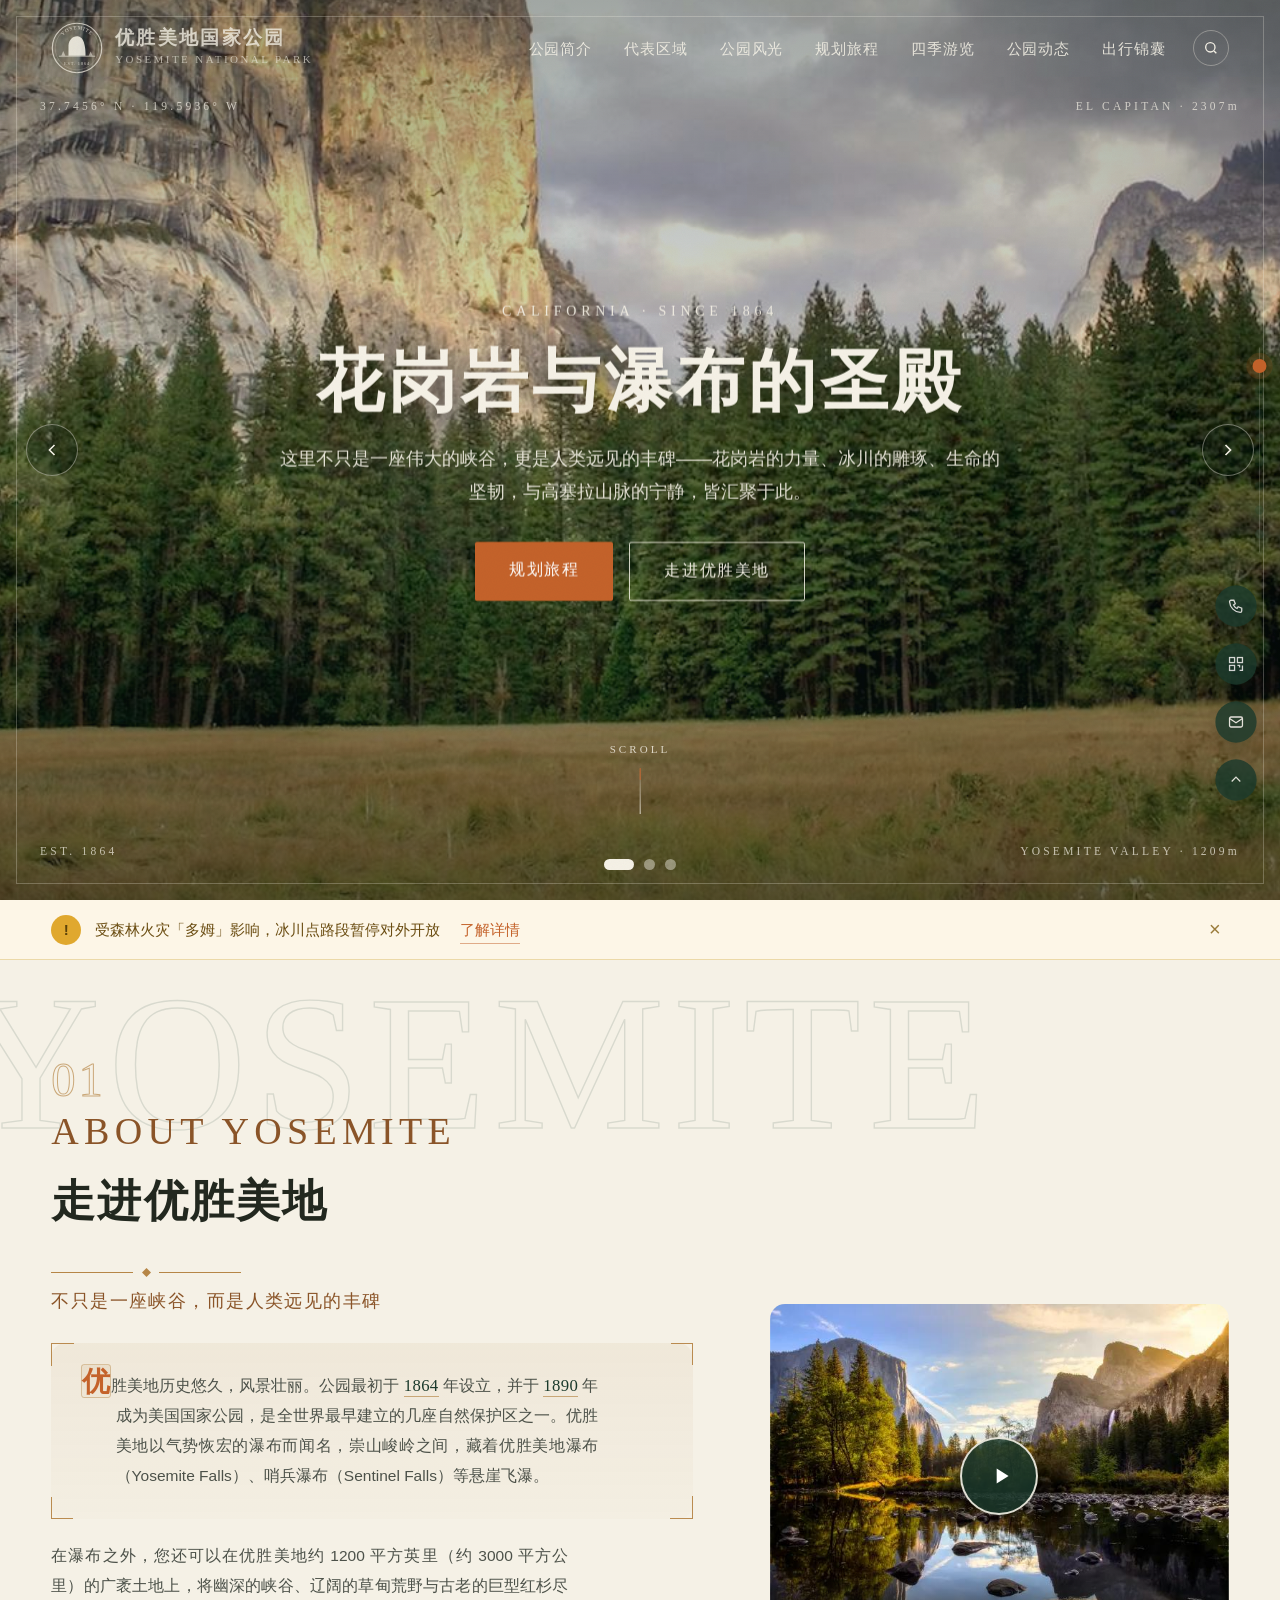
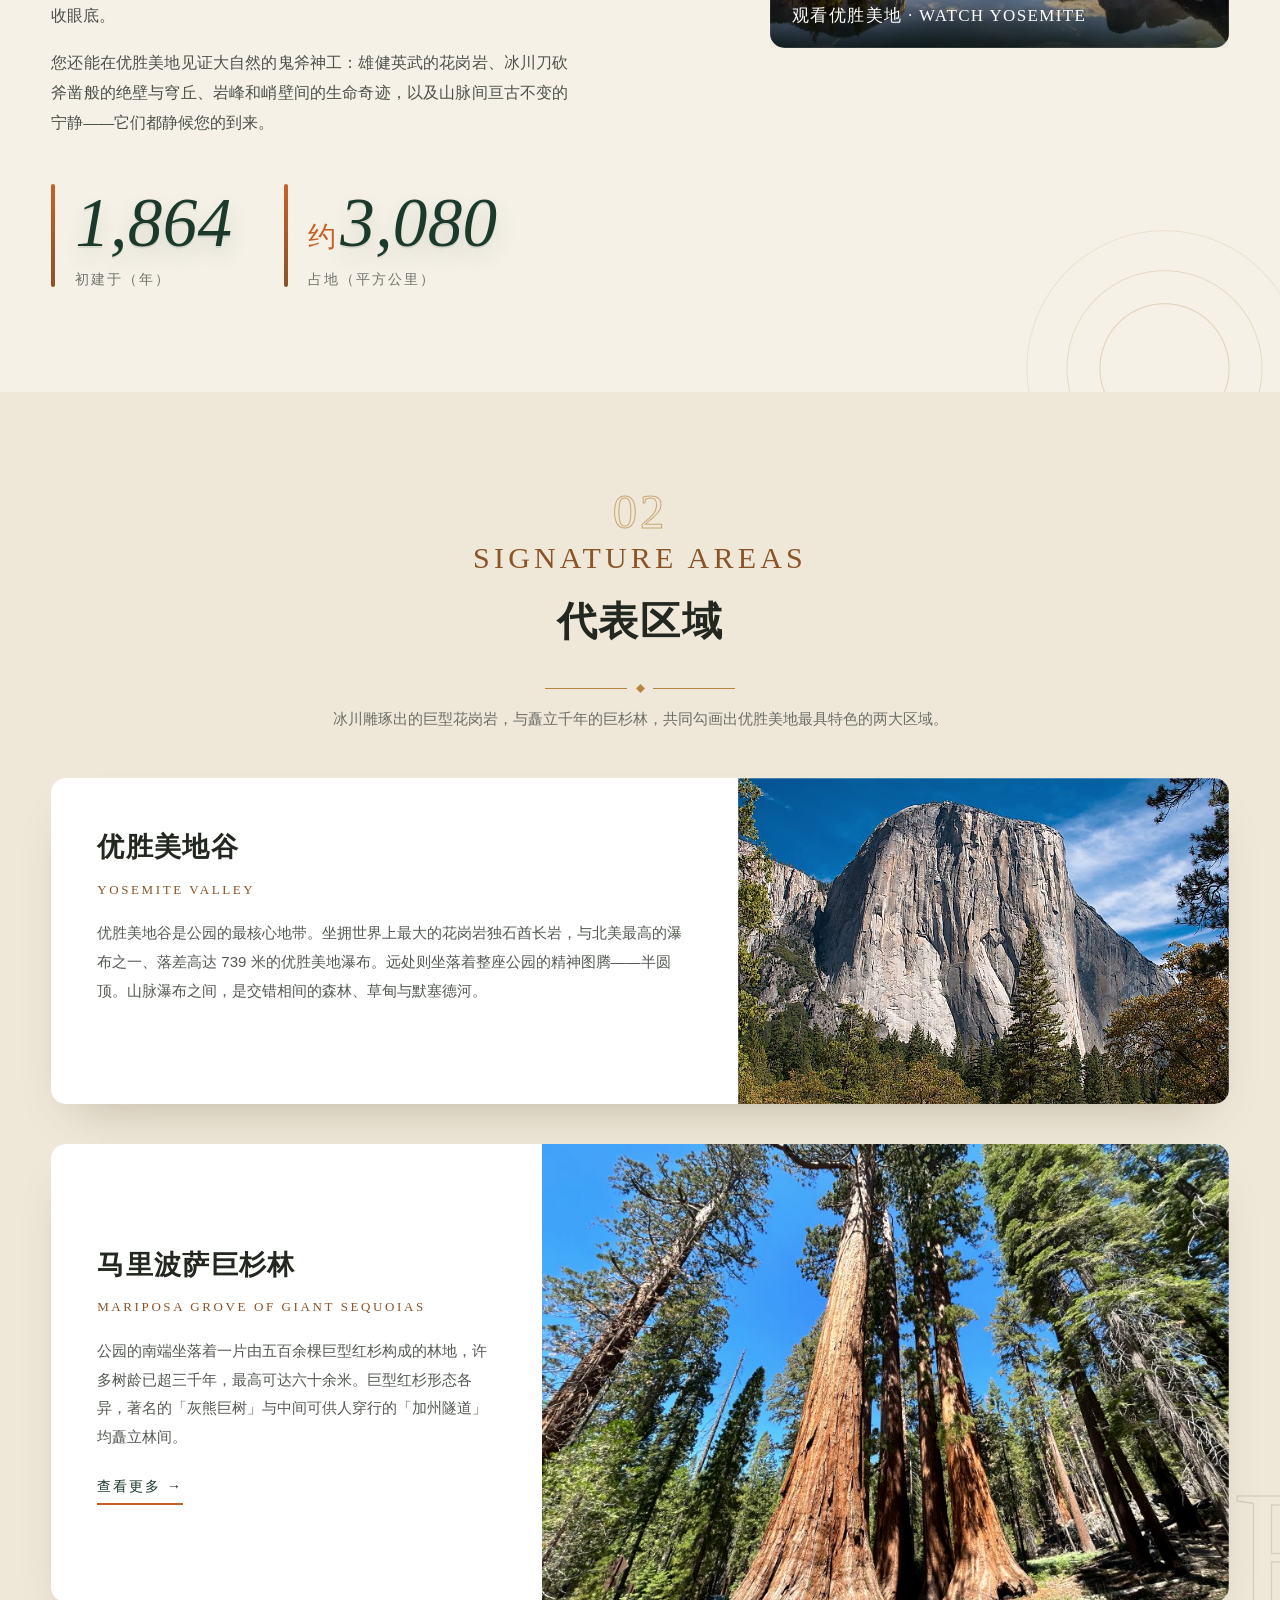
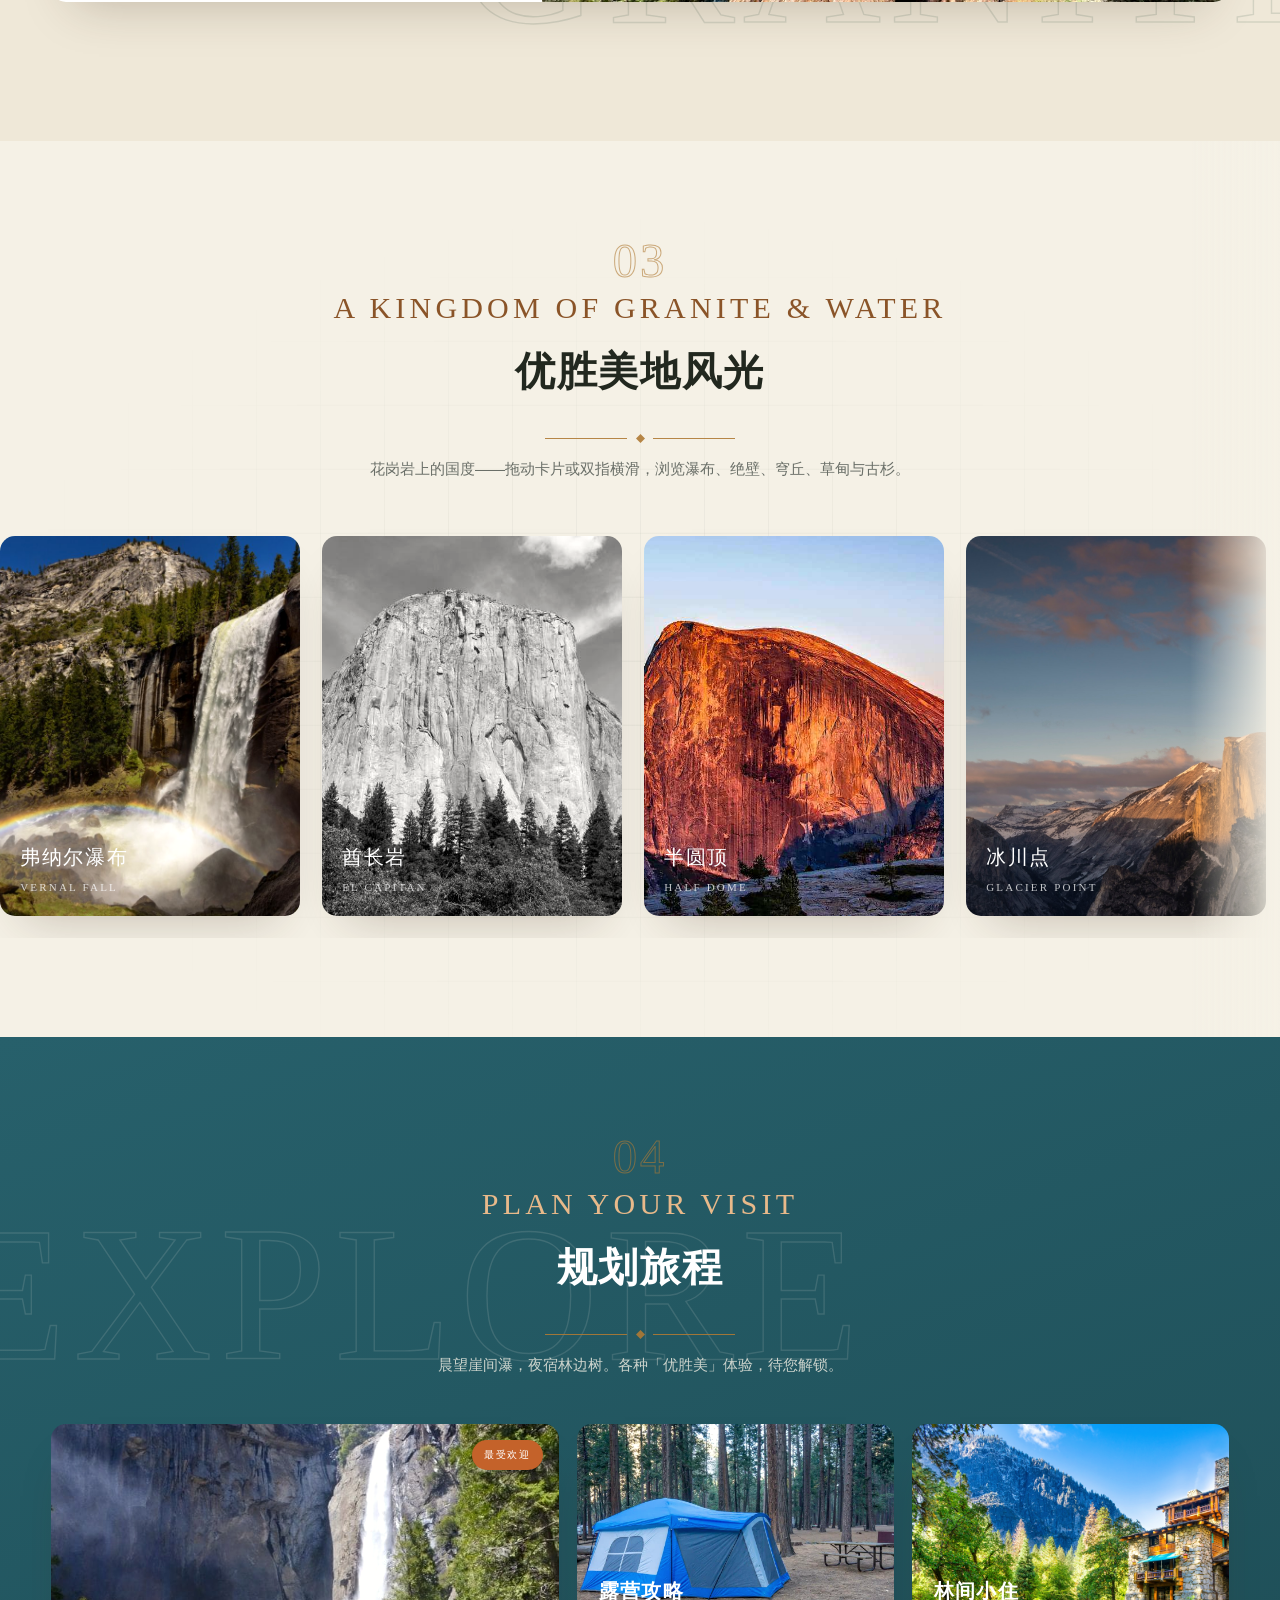
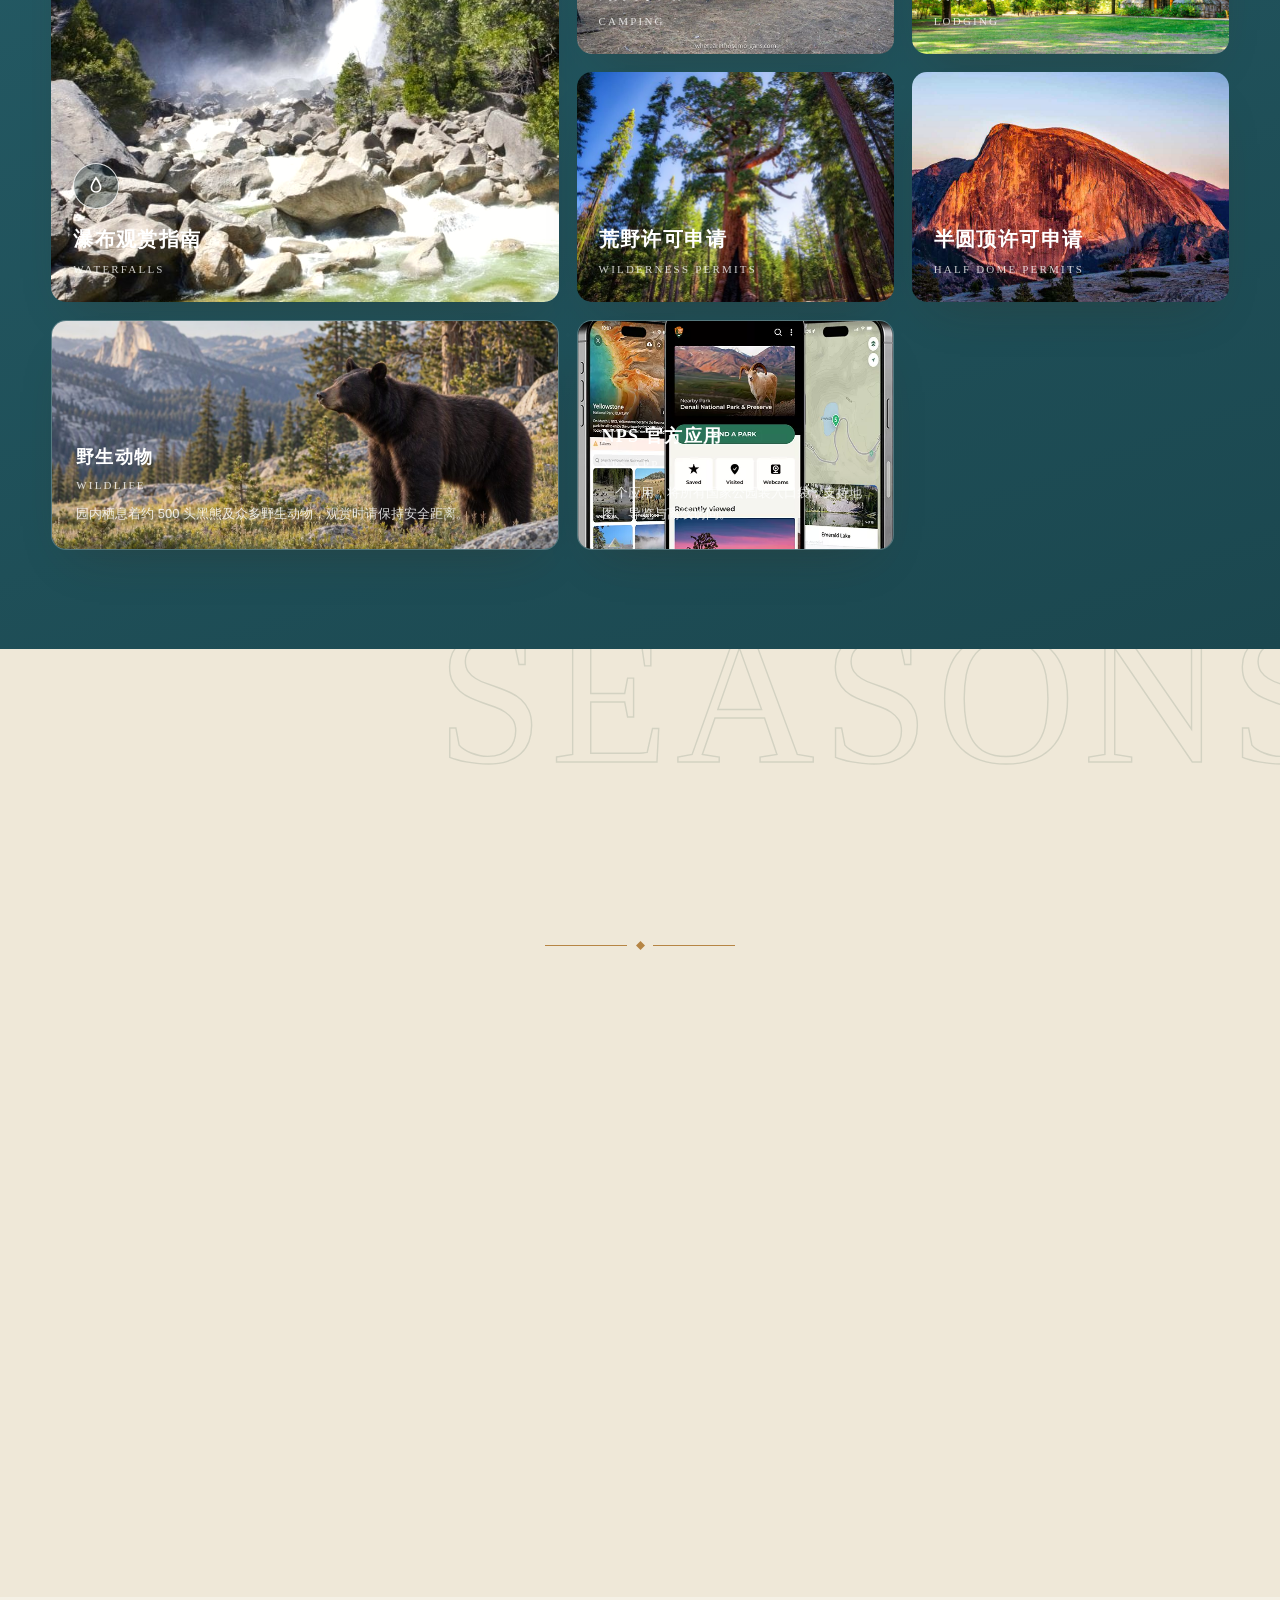
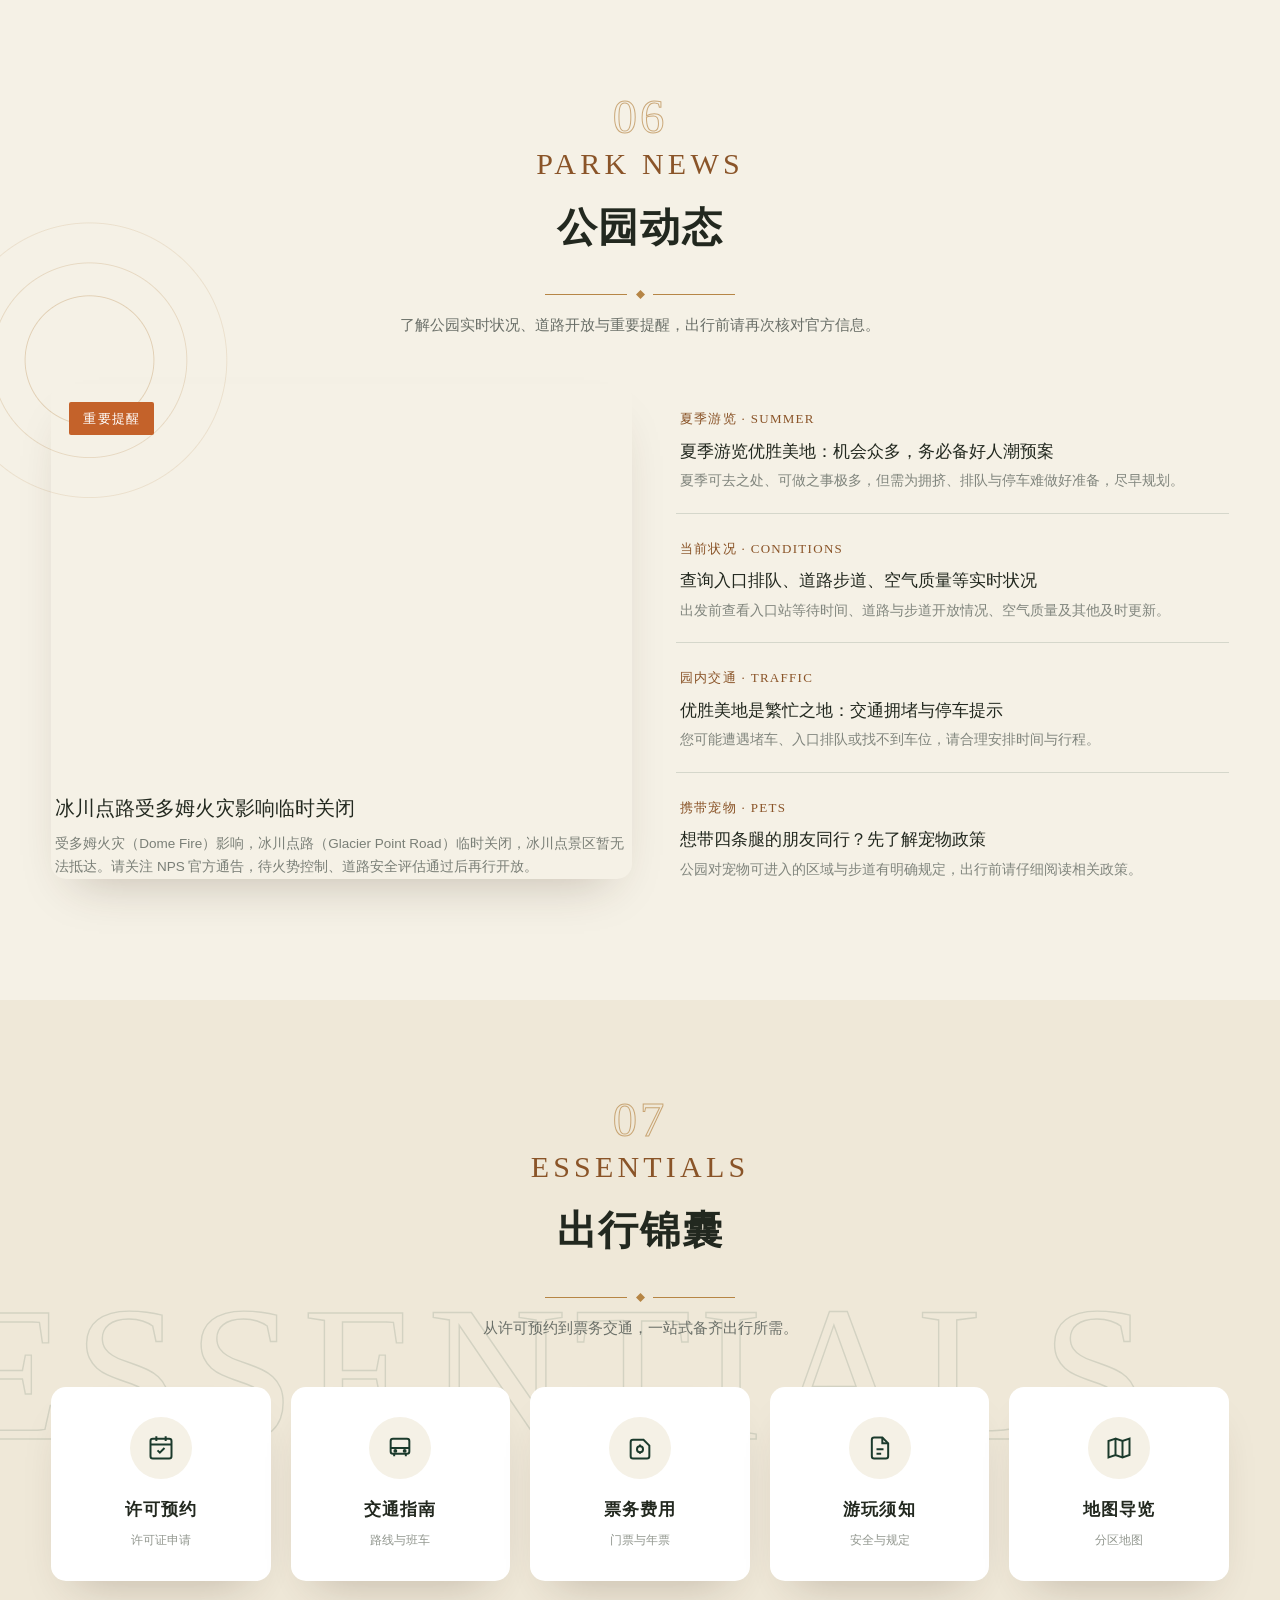
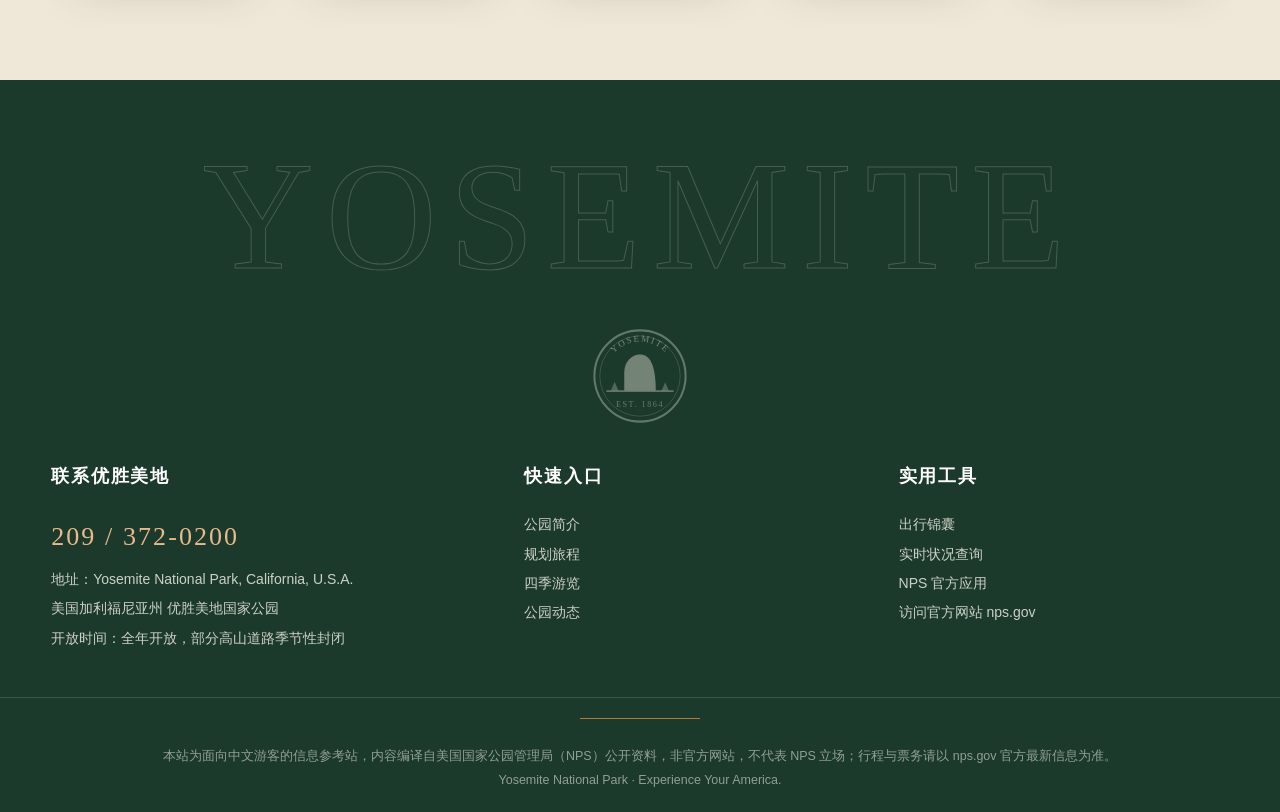
==== commit c180473c: "Update print statement from 'Hello' to 'Goodbye'" ====
--- a/index.html
+++ b/index.html
@@ -332,7 +332,7 @@
               <path d="M12 3c3 4.5 5 7.5 5 10.5a5 5 0 0 1-10 0C7 10.5 9 7.5 12 3z"/>
             </svg>
           </div>
-          <h4>瀑布指南</h4><small>WATERFALLS</small>
+          <h4>瀑布观赏指南</h4><small>WATERFALLS</small>
         </div>
       </a>
 
@@ -348,12 +348,12 @@
 
       <a class="plan-card" href="permits.html" data-reveal="up" data-spot>
         <img src="assets/sc-sequoia.jpg" alt="巨杉古林旁的荒野徒步区域" loading="lazy">
-        <div class="pc"><h4>荒野许可</h4><small>WILDERNESS PERMITS</small></div>
+        <div class="pc"><h4>荒野许可申请</h4><small>WILDERNESS PERMITS</small></div>
       </a>
 
       <a class="plan-card" href="permits.html#halfdome" data-reveal="up" data-spot>
         <img src="assets/sc-halfdome.jpg" alt="半圆顶日落" loading="lazy">
-        <div class="pc"><h4>半圆顶许可</h4><small>HALF DOME PERMITS</small></div>
+        <div class="pc"><h4>半圆顶许可申请</h4><small>HALF DOME PERMITS</small></div>
       </a>
 
       <a class="plan-card text-only" href="tips.html#bears" data-reveal="up" data-spot>
@@ -391,10 +391,10 @@
     </div>
 
     <div class="season-tabs" role="tablist" aria-label="四季切换" data-reveal="up">
-      <button class="active" role="tab" aria-selected="true">春之美</button>
-      <button role="tab" aria-selected="false">夏之美</button>
-      <button role="tab" aria-selected="false">秋之美</button>
-      <button role="tab" aria-selected="false">冬之美</button>
+      <button class="active" role="tab" aria-selected="true">春之瀑</button>
+      <button role="tab" aria-selected="false">夏之茂</button>
+      <button role="tab" aria-selected="false">秋之金</button>
+      <button role="tab" aria-selected="false">冬之雪</button>
     </div>
 
     <div class="season-panel active">
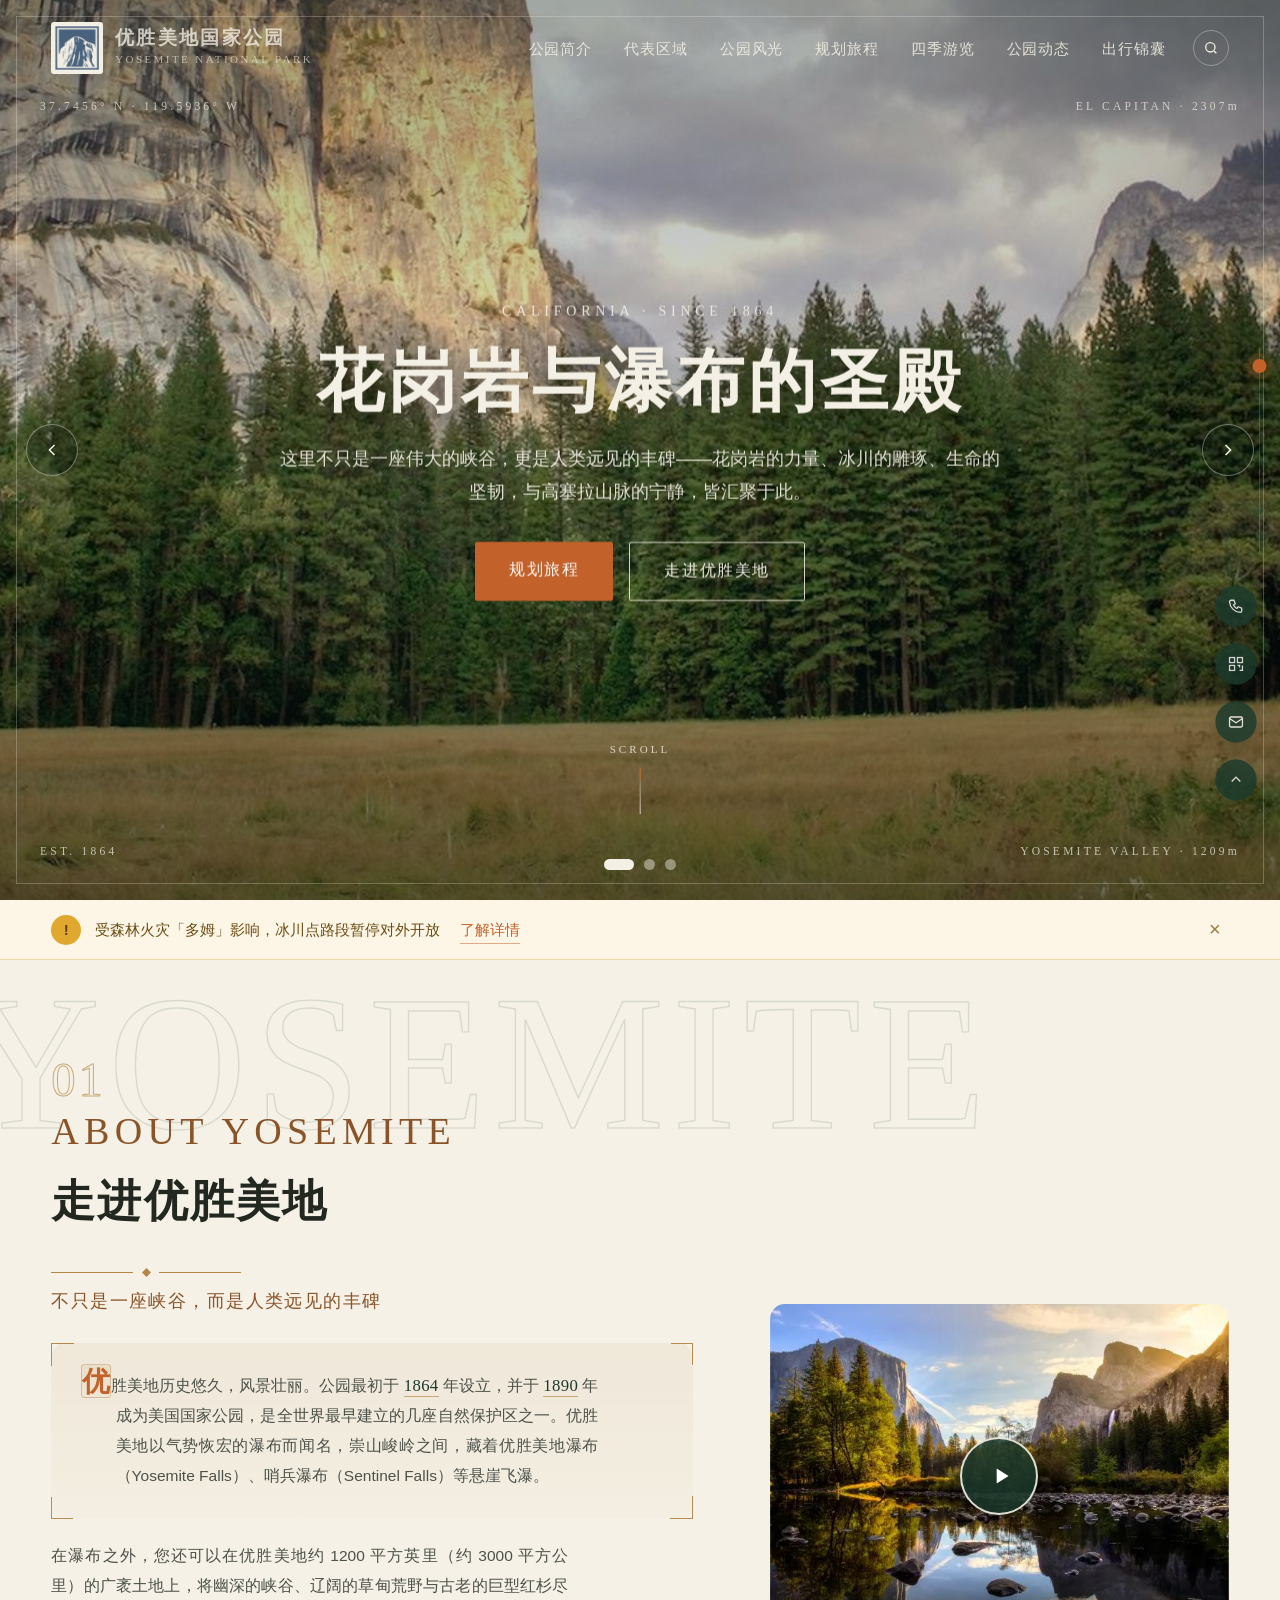
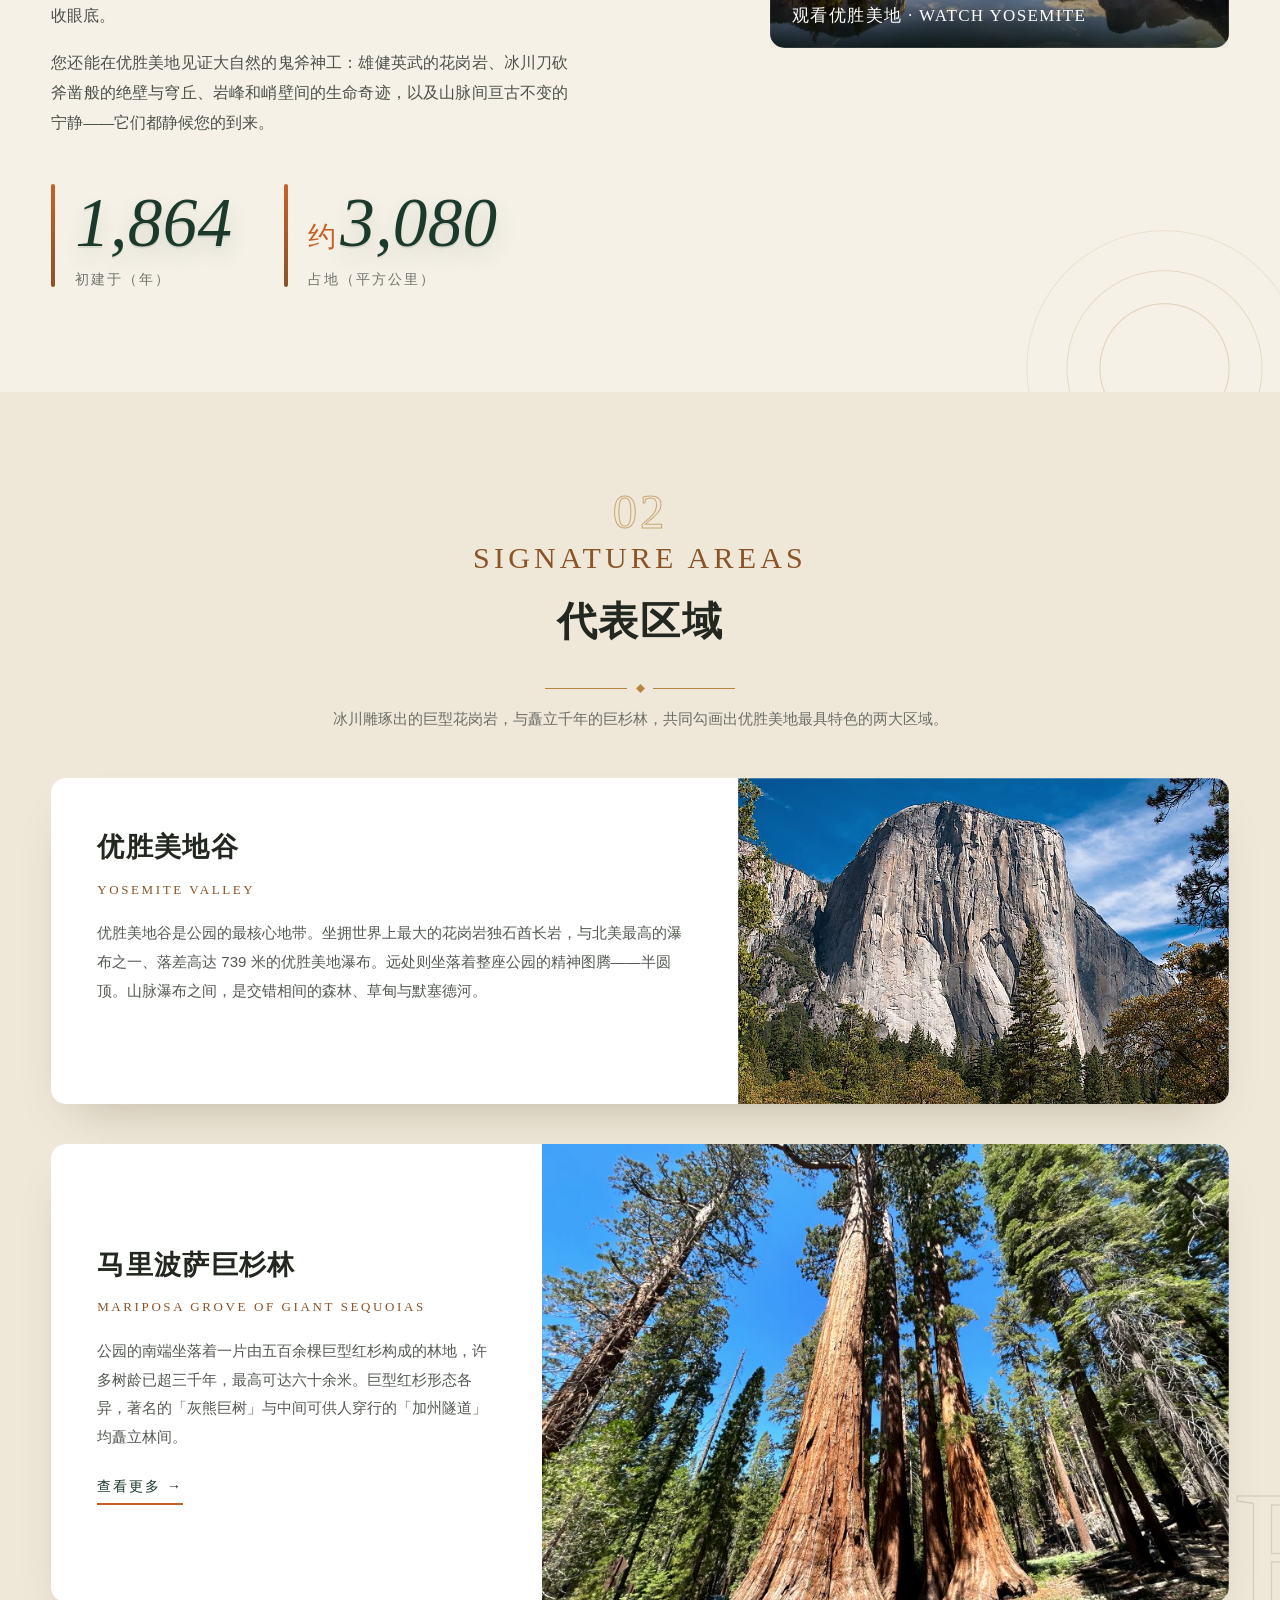
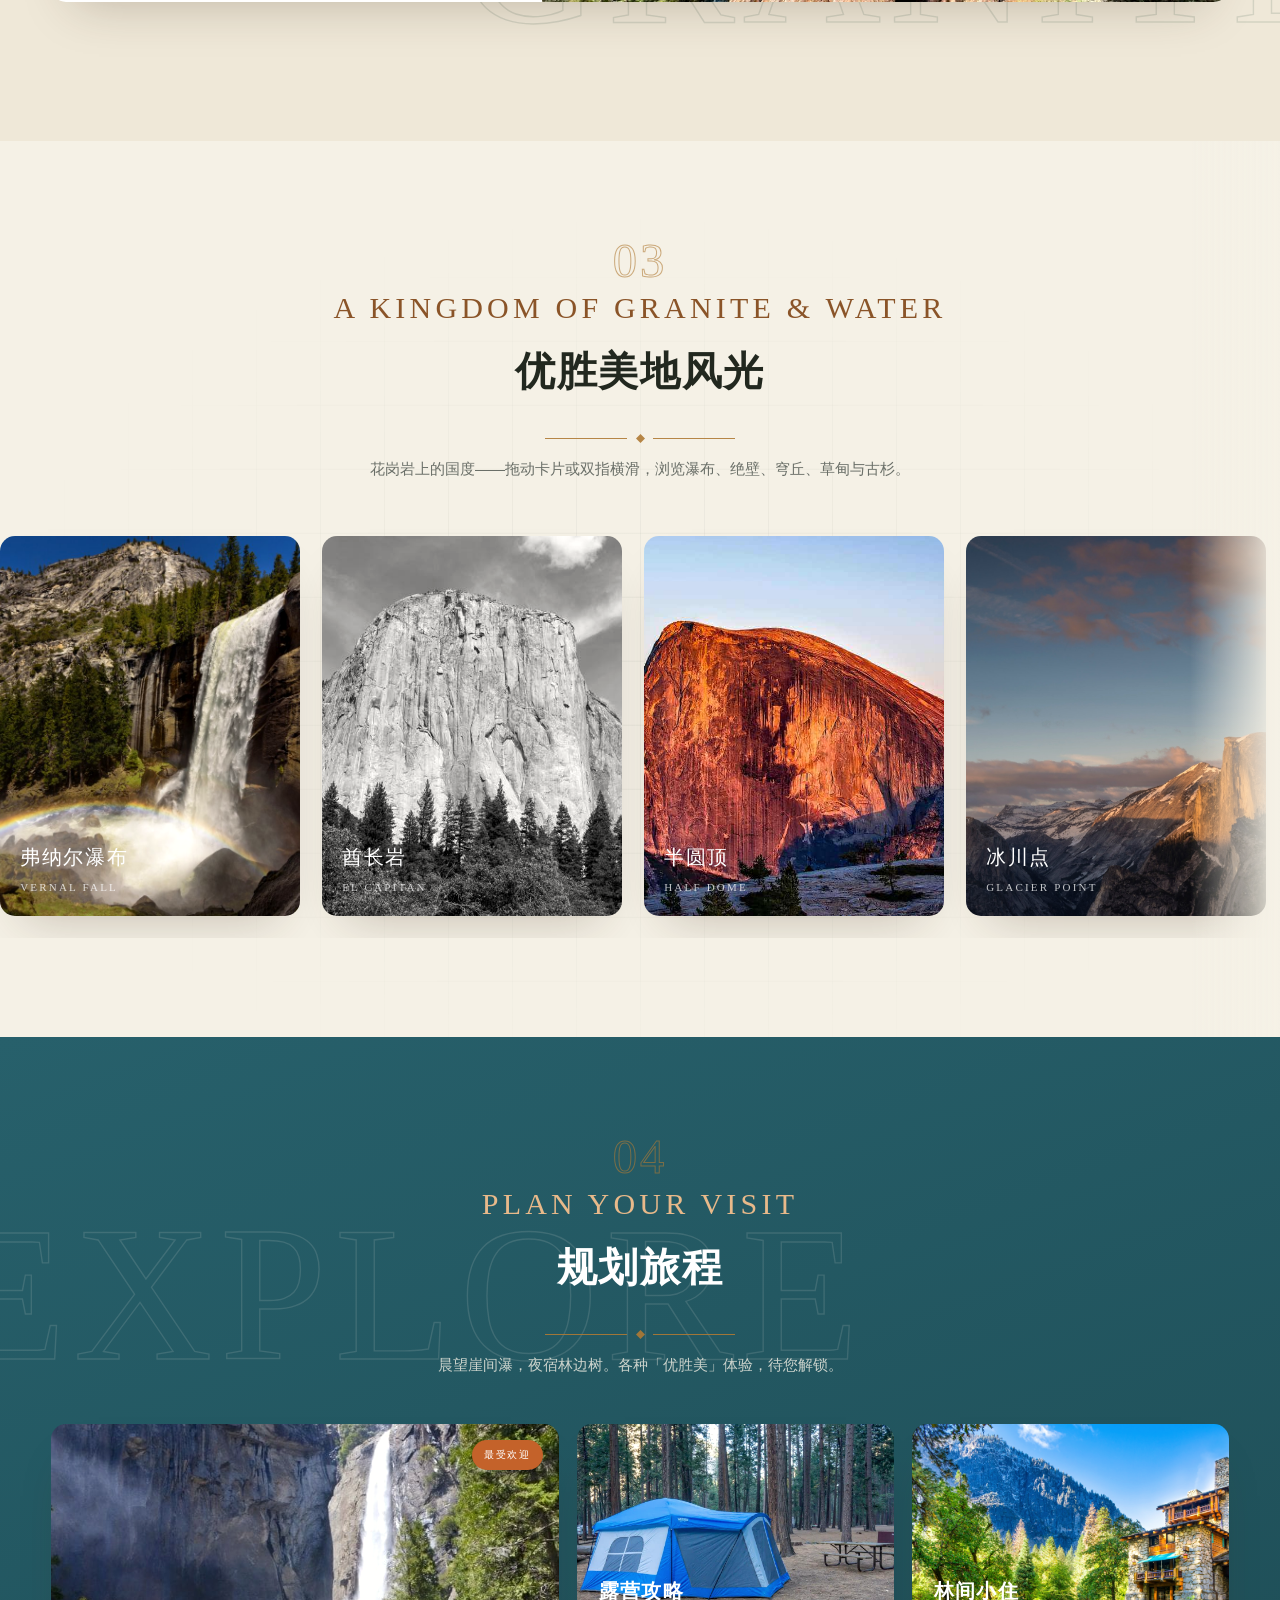
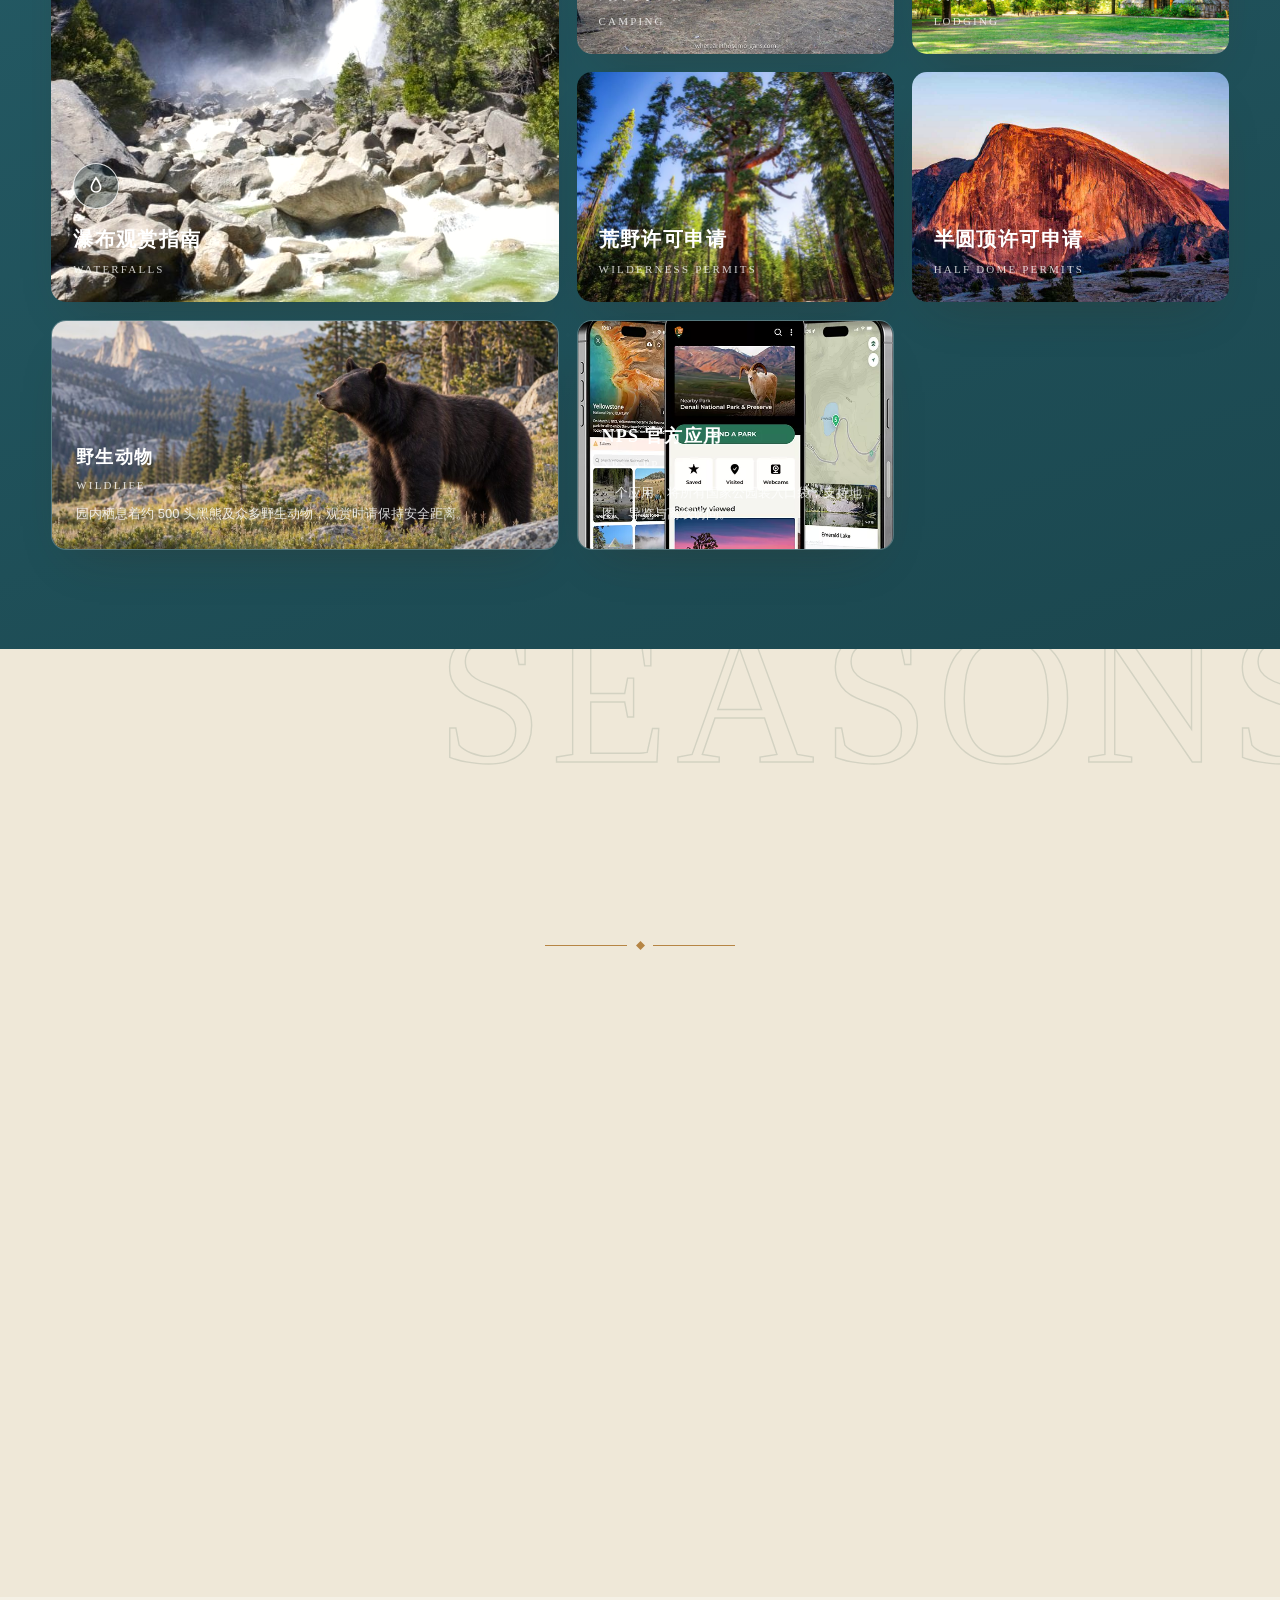
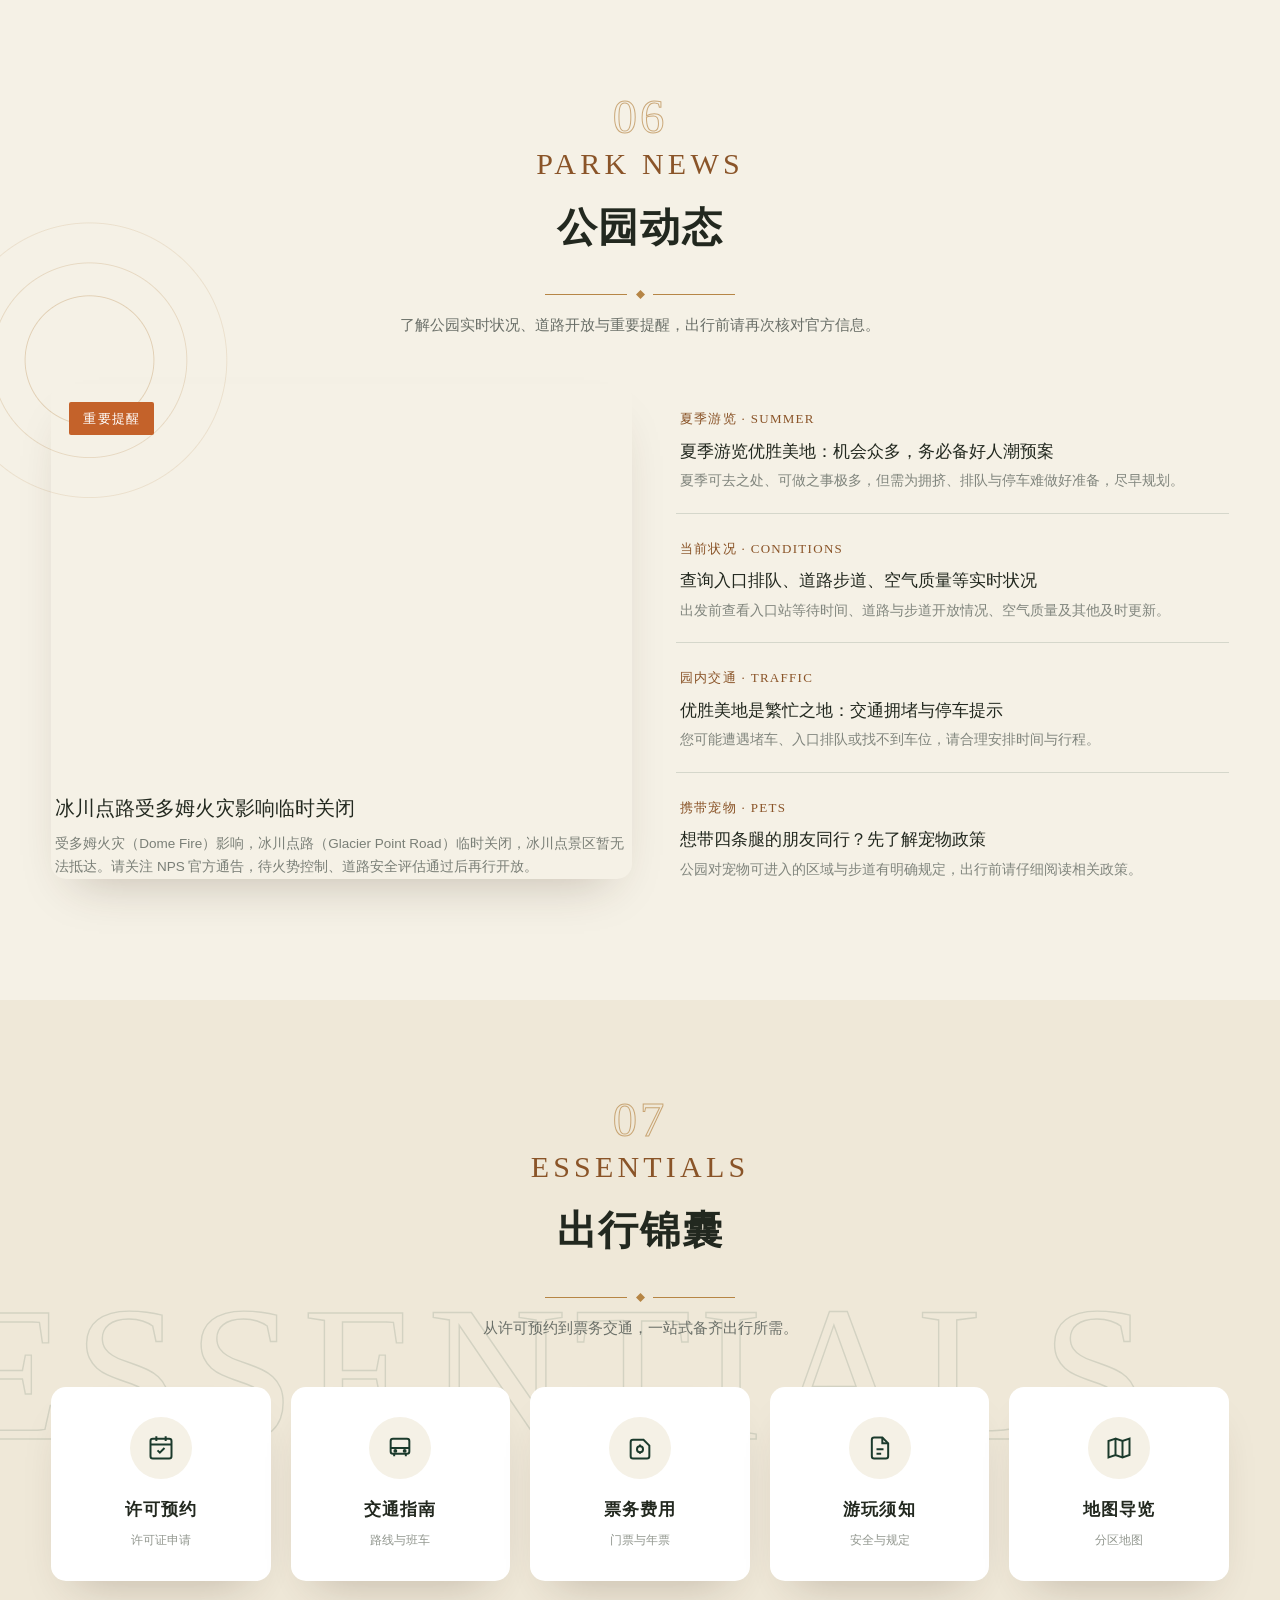
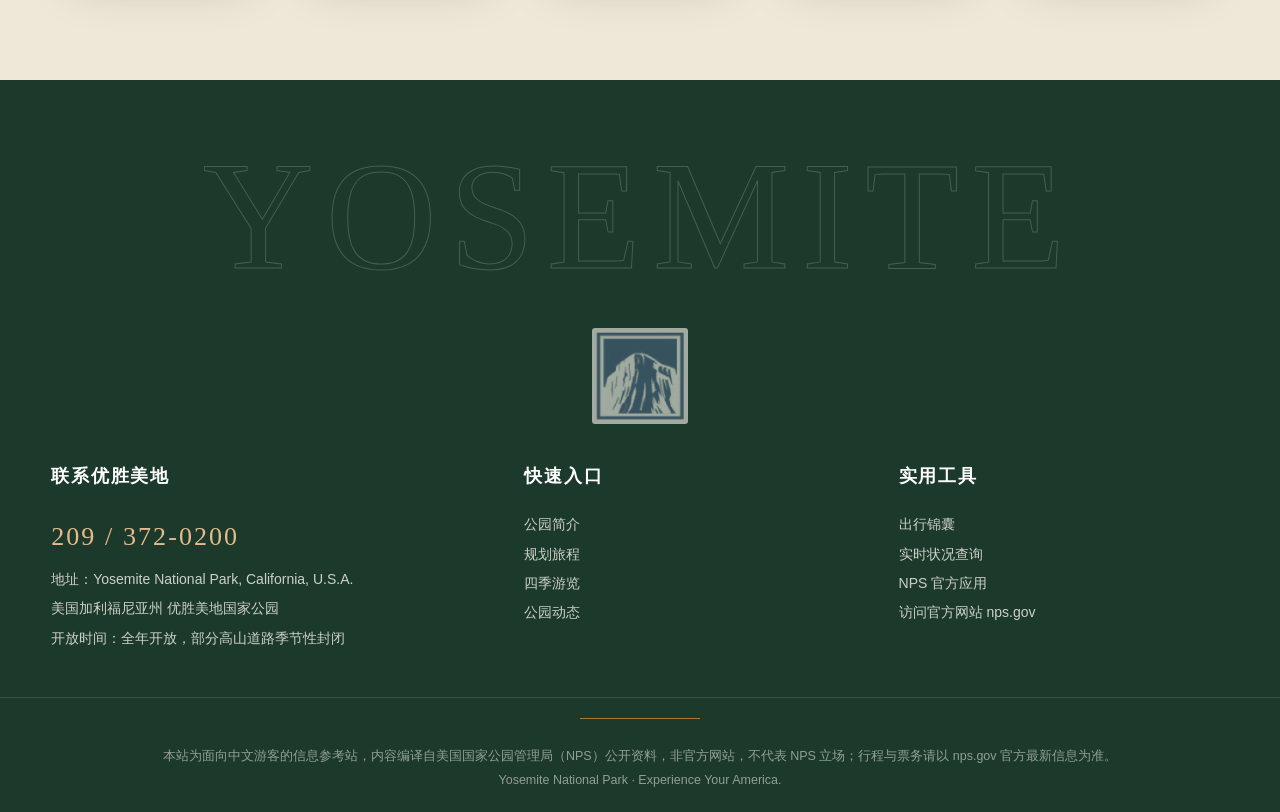
==== commit 08470b18: "Publish Yosemite National Park site (11 pages, all assets)" ====
--- a/index.html
+++ b/index.html
@@ -17,7 +17,7 @@
 <meta name="twitter:card" content="summary_large_image">
 
 <!-- 站点图标 -->
-<link rel="icon" href="data:image/svg+xml,%3Csvg xmlns='http://www.w3.org/2000/svg' viewBox='0 0 32 32'%3E%3Crect width='32' height='32' rx='6' fill='%231B3A2C'/%3E%3Cpath d='M6 24 L13 11 L17 18 L20 13 L26 24 Z' fill='%23F5F1E6'/%3E%3Ccircle cx='23' cy='8' r='2.4' fill='%23C4622A'/%3E%3C/svg%3E">
+<link rel="icon" type="image/png" href="assets/favicon.png">
 
 <!-- 字体：思源宋体 / 思源黑体 + Marcellus（拉丁石刻体） -->
 <link rel="preconnect" href="https://miaoda.feishu.cn" crossorigin>
@@ -46,23 +46,7 @@
 <header class="topbar">
   <div class="wrap">
     <a class="brand" href="#top" aria-label="优胜美地国家公园首页">
-      <svg class="badge" viewBox="0 0 64 64" fill="none" aria-hidden="true">
-        <circle cx="32" cy="32" r="30.4" stroke="currentColor" stroke-width="1.4" opacity=".72"/>
-        <circle cx="32" cy="32" r="26.8" stroke="currentColor" stroke-width=".6" opacity=".36"/>
-        <path id="ymArcN" d="M10.39 24.13 A23 23 0 0 1 53.61 24.13" fill="none"/>
-        <text font-family="Marcellus, serif" font-size="6.1" fill="currentColor"
-              letter-spacing="1.05" opacity=".92">
-          <textPath href="#ymArcN" startOffset="50%" text-anchor="middle">YOSEMITE</textPath>
-        </text>
-        <path d="M21.5 41.6 L21.5 29.6 C21.5 22.6 26.4 17.6 32 17.6
-                 C37.6 17.6 42.5 22.6 42.5 41.6 Z" fill="currentColor" opacity=".88"/>
-        <path d="M12.6 41.6 l2.5-5.8 2.5 5.8 z" fill="currentColor" opacity=".55"/>
-        <path d="M46.4 41.6 l2.4-5.4 2.4 5.4 z" fill="currentColor" opacity=".55"/>
-        <path d="M9.6 42.1 H54.4" stroke="currentColor" stroke-width="1.1" opacity=".7"/>
-        <text x="32" y="52.6" font-family="Marcellus, serif" font-size="5.4"
-              fill="currentColor" text-anchor="middle" letter-spacing="1.05"
-              opacity=".78">EST. 1864</text>
-      </svg>
+      <img class="badge" src="assets/logo-emblem.png" alt="" aria-hidden="true" decoding="async">
       <span>
         <b>优胜美地国家公园</b>
         <span>YOSEMITE NATIONAL PARK</span>
@@ -579,23 +563,7 @@
 <footer class="footer">
   <div class="footer-watermark" aria-hidden="true">YOSEMITE</div>
   <div class="footer-badge" aria-hidden="true">
-      <svg class="badge" viewBox="0 0 64 64" fill="none" aria-hidden="true">
-        <circle cx="32" cy="32" r="30.4" stroke="currentColor" stroke-width="1.4" opacity=".72"/>
-        <circle cx="32" cy="32" r="26.8" stroke="currentColor" stroke-width=".6" opacity=".36"/>
-        <path id="ymArcF" d="M10.39 24.13 A23 23 0 0 1 53.61 24.13" fill="none"/>
-        <text font-family="Marcellus, serif" font-size="6.1" fill="currentColor"
-              letter-spacing="1.05" opacity=".92">
-          <textPath href="#ymArcF" startOffset="50%" text-anchor="middle">YOSEMITE</textPath>
-        </text>
-        <path d="M21.5 41.6 L21.5 29.6 C21.5 22.6 26.4 17.6 32 17.6
-                 C37.6 17.6 42.5 22.6 42.5 41.6 Z" fill="currentColor" opacity=".88"/>
-        <path d="M12.6 41.6 l2.5-5.8 2.5 5.8 z" fill="currentColor" opacity=".55"/>
-        <path d="M46.4 41.6 l2.4-5.4 2.4 5.4 z" fill="currentColor" opacity=".55"/>
-        <path d="M9.6 42.1 H54.4" stroke="currentColor" stroke-width="1.1" opacity=".7"/>
-        <text x="32" y="52.6" font-family="Marcellus, serif" font-size="5.4"
-              fill="currentColor" text-anchor="middle" letter-spacing="1.05"
-              opacity=".78">EST. 1864</text>
-      </svg>
+      <img class="badge" src="assets/logo-emblem.png" alt="" aria-hidden="true" decoding="async">
   </div>
   <div class="wrap footer-grid">
     <div>
--- a/css/motion.css
+++ b/css/motion.css
@@ -387,13 +387,17 @@
   box-shadow: 0 2px 26px rgba(10, 22, 16, .3);
 }
 
-/* 顶栏内部元素的随动缩放 */
-.topbar .brand svg {
+/* 顶栏内部元素的随动缩放
+   徽章已从内联 <svg> 换成官方 <img>，所以两条规则都要带上 img.badge，
+   否则滚动收缩时徽章不会跟着变小。 */
+.topbar .brand svg,
+.topbar .brand img.badge {
   transition: width .45s cubic-bezier(.22, .61, .36, 1),
               height .45s cubic-bezier(.22, .61, .36, 1);
 }
 
-.topbar.is-compact .brand svg {
+.topbar.is-compact .brand svg,
+.topbar.is-compact .brand img.badge {
   width: 34px;
   height: 34px;
 }
--- a/css/design-upgrade.css
+++ b/css/design-upgrade.css
@@ -283,6 +283,20 @@
   width:clamp(72px,8vw,96px); height:clamp(72px,8vw,96px);
   color:rgba(245,241,230,.46);
 }
+
+/* 官方徽章（<img>）—— 垫米白底板
+   官方 logo 是石板蓝 #406070，直接放在深松林绿 #1B3A2C 上对比度太低会发闷，
+   所以垫一层米白底板：既保留官方配色，看起来又像一枚官方徽章。
+   （想要米白单色版：删掉 background，给 img 加
+     filter:brightness(0) invert(1) 即可。） */
+img.badge{
+  object-fit:contain;
+  background:var(--du-cream);
+  border-radius:3px;
+  padding:4px;
+}
+/* 页脚徽章原本是 46% 米白的水印感，换成官方图标后略提亮，保持克制但看得清 */
+.footer-badge img.badge{ opacity:.62; }
 
 /* ---------- 顶部阅读进度细线 ---------- */
 .read-progress{
@@ -562,6 +576,27 @@
   transition:opacity .35s ease, visibility .35s ease, transform .3s ease;
 }
 
+/* ---------- 住宿卡片：英文名 + 位置/季节元信息 ----------
+   与瀑布卡的 .fi-en 属同一套语汇（拉丁字母 + 字距 + 赭色），
+   让「园内住宿」9 张卡片在信息密度更高时仍然读得顺。 */
+.info-card .en-name{
+  font-family:var(--latin);
+  font-size:11.5px;
+  letter-spacing:.12em;
+  text-transform:uppercase;
+  color:var(--sequoia);
+  margin:-4px 0 8px;
+}
+.info-card .meta{
+  font-size:13px;
+  line-height:1.6;
+  color:#6d736a;
+  letter-spacing:.02em;
+  margin:0 0 10px;
+  padding-bottom:10px;
+  border-bottom:1px solid rgba(27,58,44,.10);
+}
+
 @media (max-width:900px){
   /* 窄屏收敛导语的角标与内边距，避免框太占地方 */
   .about-lead{ padding:20px 18px; margin:22px 0 18px; }
